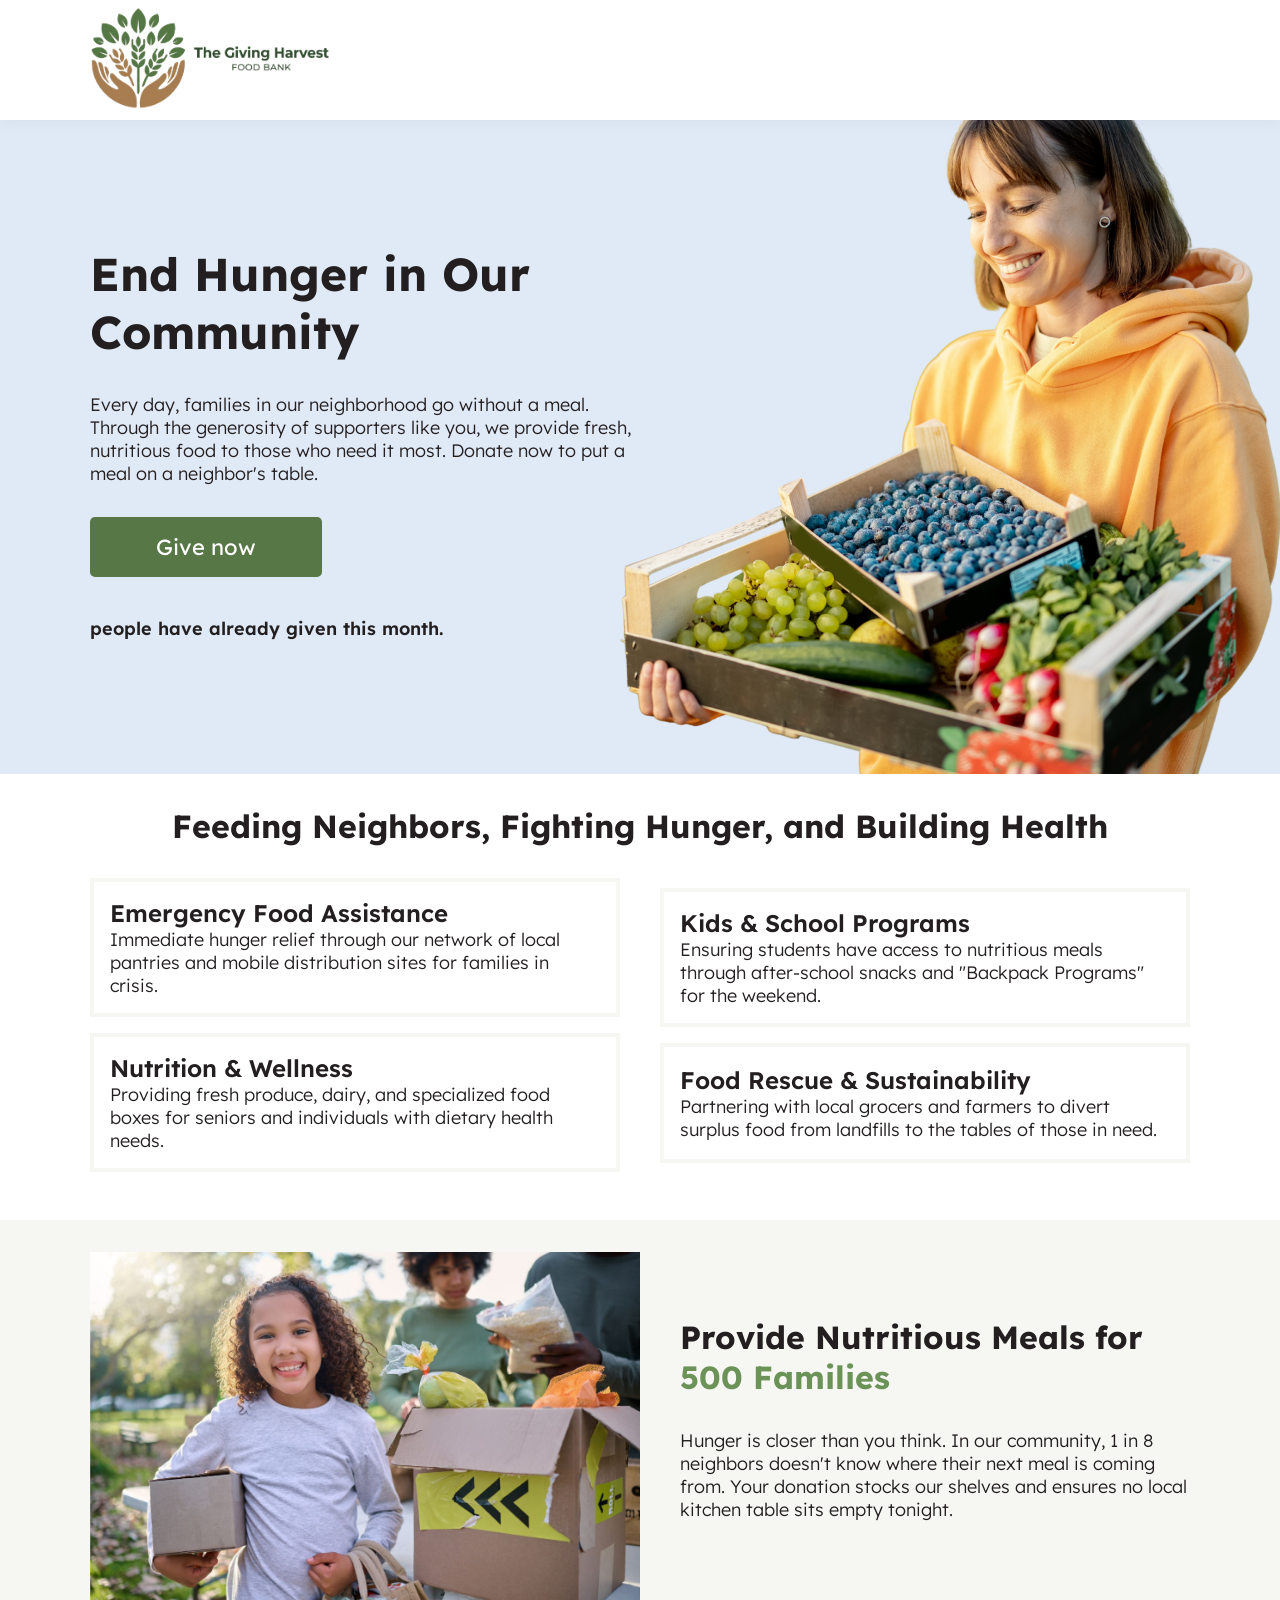
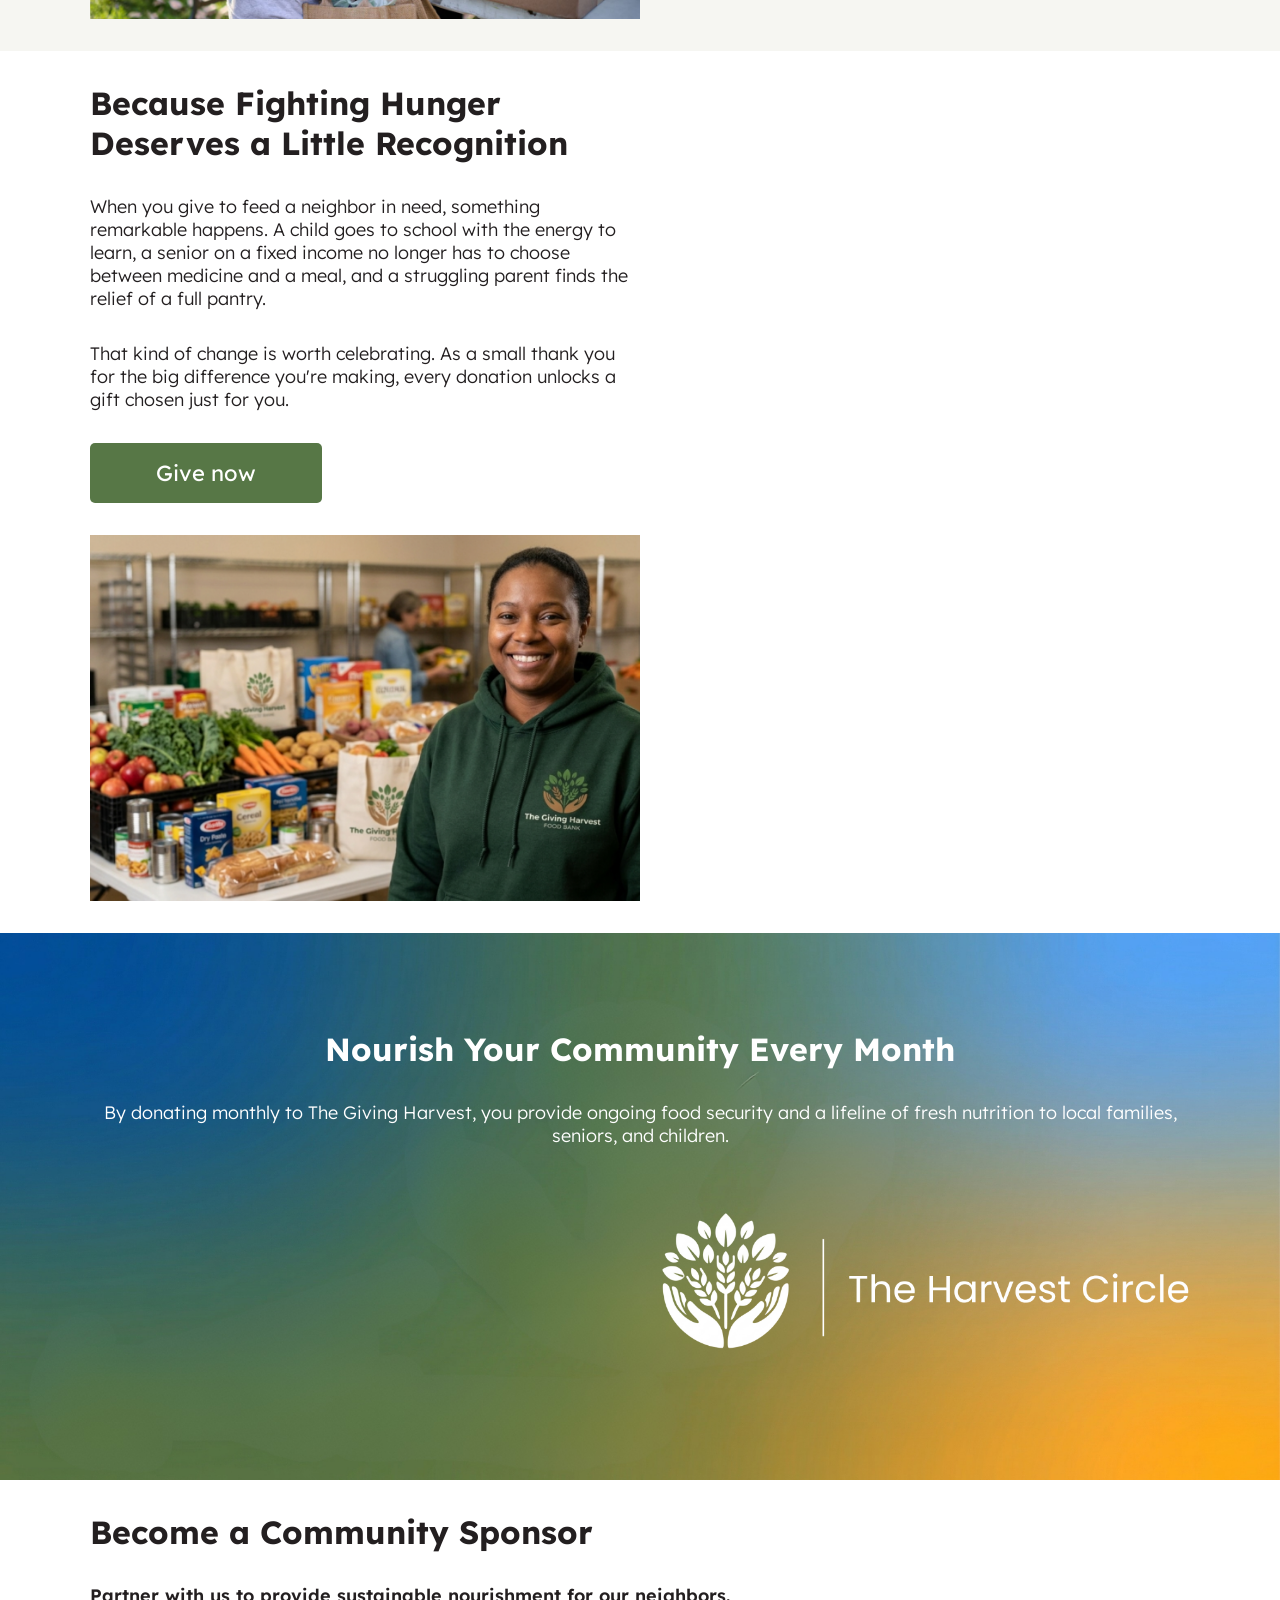
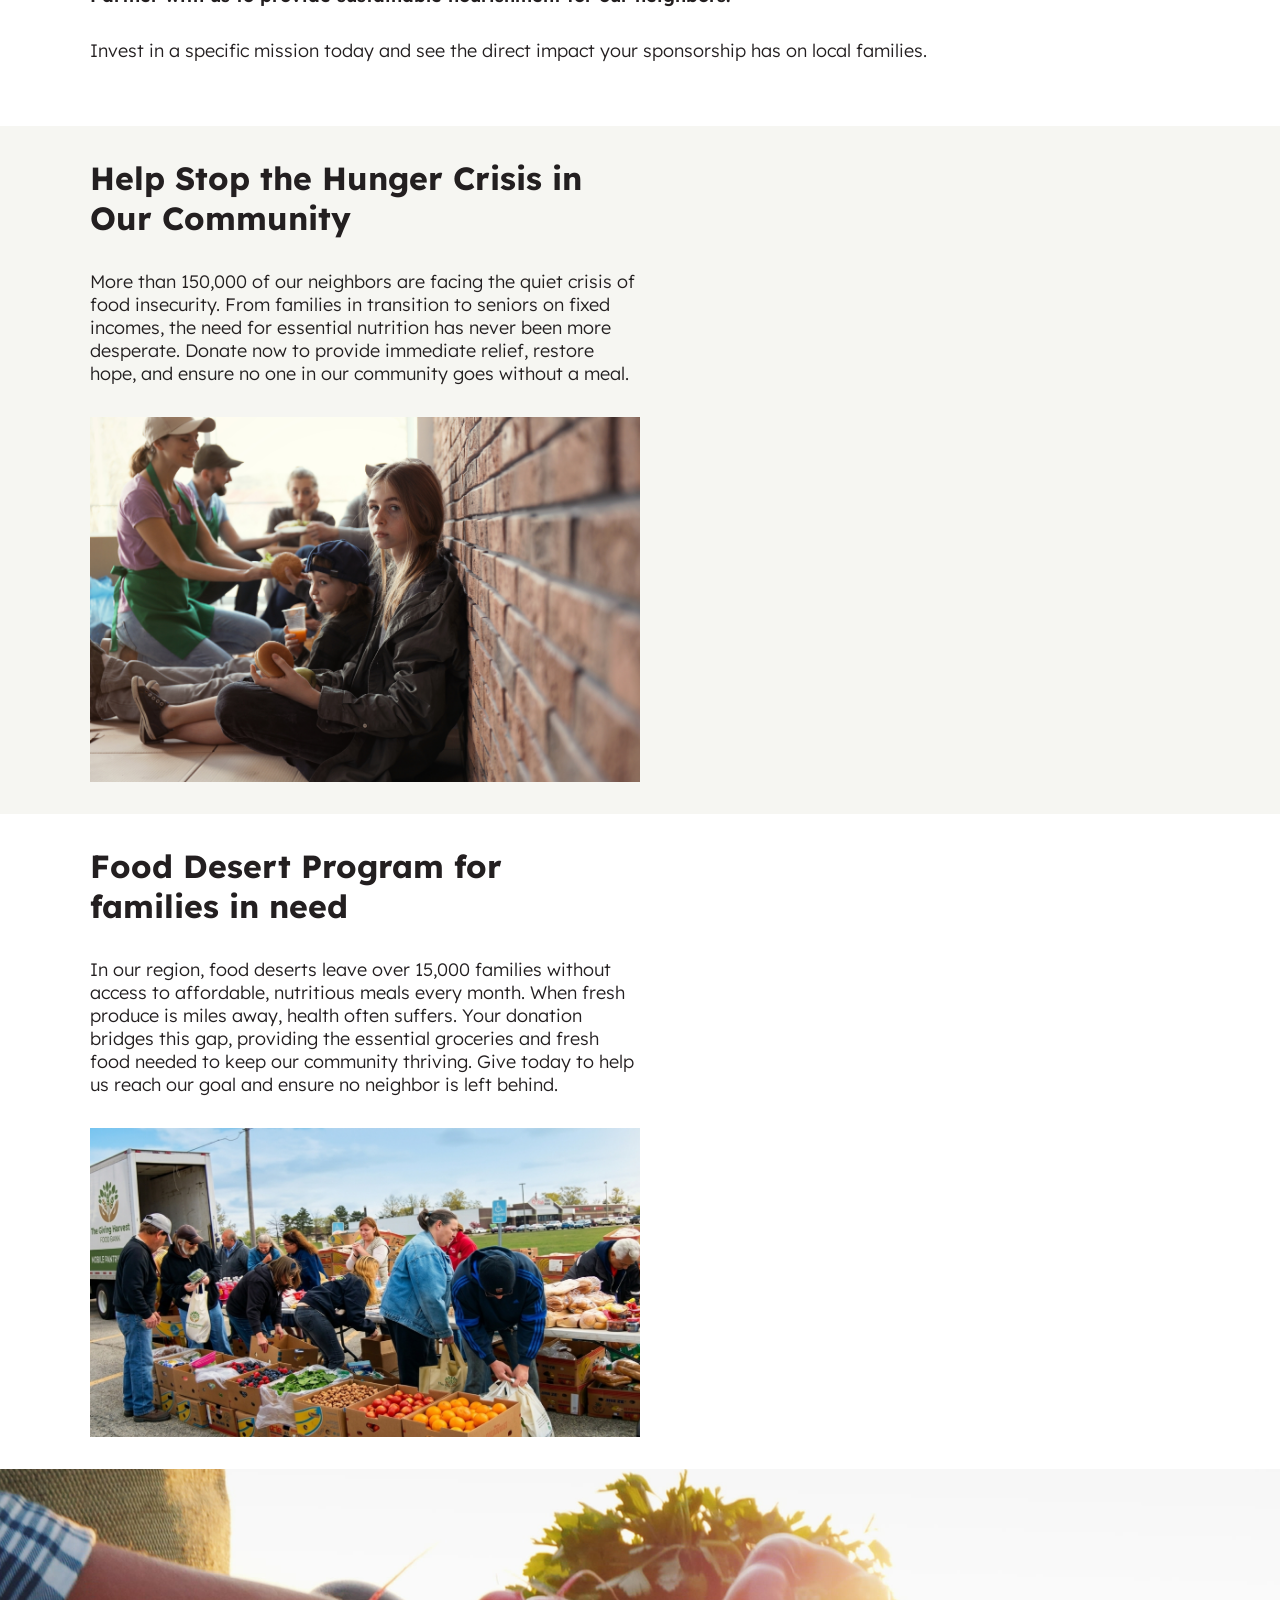
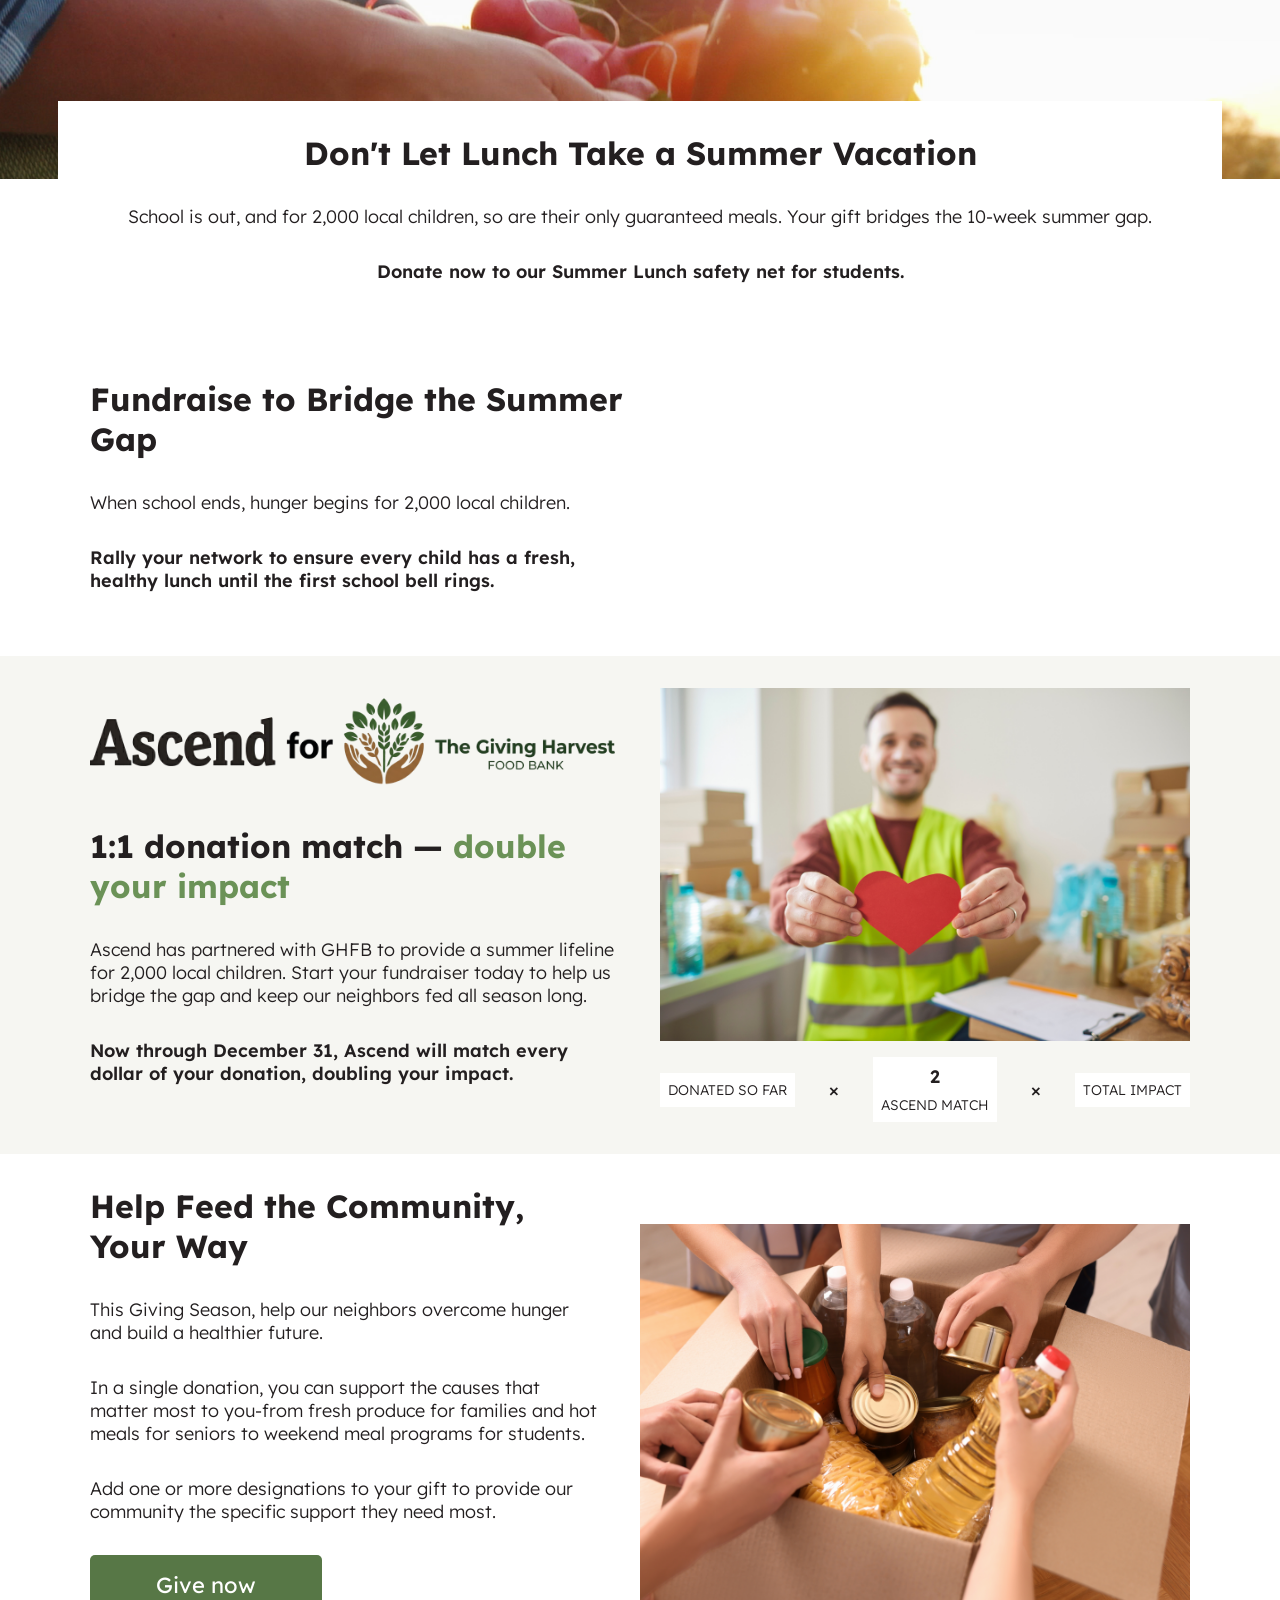
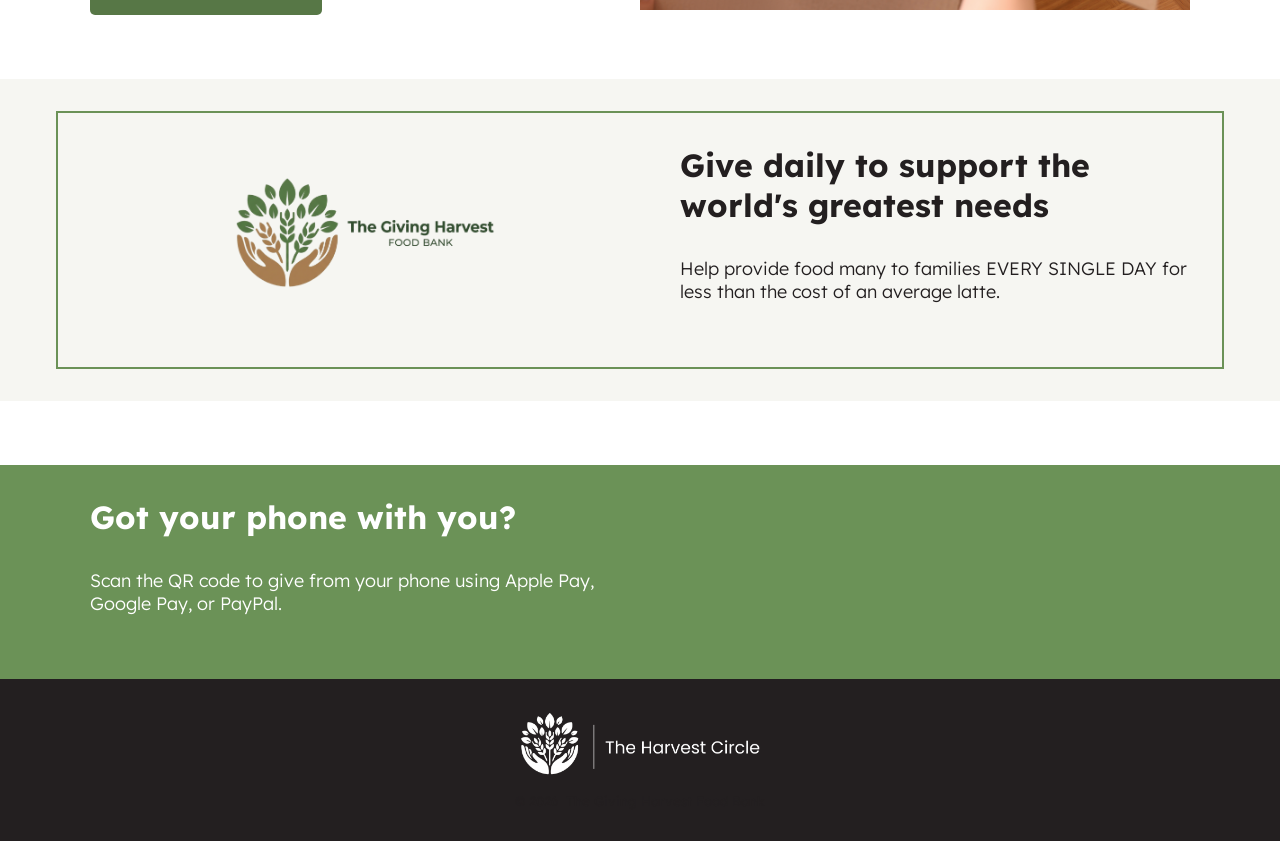
==== index.html @ e557be93 "Updated sponsorship section" ====
<!DOCTYPE html>
<html lang="en">

<head>
    <meta charset="UTF-8">
    <meta name="viewport" content="width=device-width, initial-scale=1.0">
    <link rel="apple-touch-icon" sizes="180x180" href="assets/img/apple-touch-icon.png">
    <link rel="icon" type="image/png" sizes="32x32" href="assets/img/favicon-32x32.png">
    <link rel="icon" type="image/png" sizes="16x16" href="assets/img/favicon-16x16.png">
    <link rel="manifest" href="site.webmanifest">
    <!-- Fundraise Up: the new standard for online giving -->
    <script>
        (function (w, d, s, n, a) {
            if (!w[n]) {
                var l = 'call,catch,on,once,set,then,track,openCheckout'
                    .split(','), i, o = function (n) {
                        return 'function' == typeof n ? o.l.push([arguments]) && o
                            : function () { return o.l.push([n, arguments]) && o }
                    }, t = d.getElementsByTagName(s)[0],
                    j = d.createElement(s); j.async = !0; j.src = 'https://cdn.fundraiseup.com/widget/' + a + '';
                t.parentNode.insertBefore(j, t); o.s = Date.now(); o.v = 5; o.h = w.location.href; o.l = [];
                for (i = 0; i < 8; i++)o[l[i]] = o(l[i]); w[n] = o
            }
        })(window, document, 'script', 'FundraiseUp', 'AQTFVRNB');
        window.fundraiseup_livemode = false;
    </script>
    <link rel="stylesheet" href="assets/css/style.css">
    <!-- End Fundraise Up -->
    <title>The Giving Harvest Food Bank</title>
</head>

<body>
    <header>
        <div class="container">
            <nav>
                <a href="index.html">
                    <img src="assets/img/horizontal-transp-logo.png" alt="The Giving Harvest Food Bank">
                </a>
                <a href="#XUFVJFZD" style="display: none"></a>
            </nav>
        </div>
    </header>
    <main>
        <section id="hero">
            <div class="container">
                <div class="two-columns">
                    <div class="column">
                        <h1>End Hunger in Our Community</h1>
                        <p>Every day, families in our neighborhood go without a meal. Through the generosity of
                            supporters like you, we provide fresh, nutritious food to those who need it most. Donate now
                            to put a meal on a neighbor's table.</p>
                        <div class="two-columns">
                            <div class="column">
                                <a href="https://ghfbportal.donorsupport.co/-/XRCCACLR" class="button"
                                    id="hero-donate">Give now</a>
                            </div>
                        </div>
                        <br>
                        <br>
                        <strong>
                            <a href="#XAMULFLF" style="display: none"></a> people have already given this month.

                        </strong>
                    </div>
                    <div class="column">&nbsp;</div>
                </div>
            </div>
        </section>
        <section id="programs">
            <div class="container">
                <center>
                    <h1>Feeding Neighbors, Fighting Hunger, and Building Health</h1>
                </center>
                <div class="two-columns">
                    <div class="column full">
                        <div class="program-tile">
                            <a href="https://ghfbportal.donorsupport.co/-/XTSKVVMB">
                                <strong>Emergency Food Assistance</strong>
                                <p>Immediate hunger relief through our network of local pantries and mobile distribution
                                    sites for families in crisis.</p>
                            </a>
                        </div>
                        <div class="program-tile">
                            <a href="https://ghfbportal.donorsupport.co/-/XPRWVJPJ">
                                <strong>Nutrition & Wellness</strong>
                                <p>Providing fresh produce, dairy, and specialized food boxes for seniors and
                                    individuals with dietary health needs.</p>
                            </a>
                        </div>
                    </div>
                    <div class="column full">
                        <div class="program-tile">
                            <a href="https://ghfbportal.donorsupport.co/-/XJAGWWEM">
                                <strong>Kids & School Programs</strong>
                                <p>Ensuring students have access to nutritious meals through after-school snacks and
                                    "Backpack Programs" for the weekend.</p>
                            </a>
                        </div>
                        <div class="program-tile">
                            <a href="https://ghfbportal.donorsupport.co/-/XQEDLYYX">
                                <strong>Food Rescue & Sustainability</strong>
                                <p>Partnering with local grocers and farmers to divert surplus food from landfills to
                                    the tables of those in need.</p>
                            </a>
                        </div>
                    </div>
                </div>
            </div>
        </section>
        <section id="featured-program" class="gray-section">
            <div class="container">
                <div class="two-columns">
                    <div class="column">
                        <img src="assets/img/FB Full Plate Feed 500 Families Website Image 2560x1707.png" alt="">
                    </div>
                    <div class="column">
                        <h1>Provide Nutritious Meals for <span>500 Families</span></h1>
                        <p>Hunger is closer than you think. In our community, 1 in 8 neighbors doesn't know where their
                            next meal is coming from. Your donation stocks our shelves and ensures no local kitchen
                            table sits empty tonight.</p>
                        <a href="#XRYKCDGT" style="display: none"></a>
                    </div>
                </div>
            </div>
        </section>
        <section id="premiums">
            <div class="container">
                <div class="two-columns">
                    <div class="column">
                        <h1>Because Fighting Hunger Deserves a Little Recognition</h1>
                        <p>When you give to feed a neighbor in need, something remarkable happens. A child goes to
                            school with the energy to learn, a senior on a fixed income no longer has to choose between
                            medicine and a meal, and a struggling parent finds the relief of a full pantry.</p>
                        <p>That kind of change is worth celebrating. As a small thank you for the big difference you're
                            making, every donation unlocks a gift chosen just for you.</p>
                        <a href="https://ghfbportal.donorsupport.co/page/FUNVDEYBMAF?fundraiseupLivemode=no"
                            class="button">Give now</a>
                        <img src="assets/img/FB Premium Benefit 811x450.png" alt="">
                    </div>
                    <div class="column full end">
                        <a href="#XWMSSSBS" style="display: none"></a>
                    </div>
                </div>
            </div>
        </section>
        <section id="recurring" class="gray-section">
            <div class="container">
                <center>
                    <h1>Nourish Your Community Every Month</h1>
                    <p>By donating monthly to The Giving Harvest, you provide ongoing food security and a lifeline of
                        fresh nutrition to local families, seniors, and children.</p>
                    <div class="two-columns">
                        <div class="column full end">
                            <a href="#XMPSTBTN" style="display: none"></a>
                        </div>
                        <div class="column full">
                            <img src="assets/img/tghfb.white.png" alt="">
                        </div>
                    </div>
                </center>
            </div>
            </div>
        </section>
        <section id="sponsorship">
            <div class="container">
                <h1>Become a Community Sponsor</h1>
                <p><strong>
                        Partner with us to provide sustainable nourishment for our neighbors.
                    </strong> </p>
                <p>Invest in a specific mission today and see the direct impact your sponsorship has on local families.</p>
                <div class="list">
                    <div class="sponsor-item">
                        <a href="#XMBUSUKU" style="display: none"></a>
                    </div>
                    <div class="sponsor-item">
                        <a href="#XEUZXYFE" style="display: none"></a>
                    </div>
                    <div class="sponsor-item">
                        <a href="#XULTUXSB" style="display: none"></a>
                    </div>
                </div>
            </div>
        </section>
        <section id="displaced" class="gray-section">
            <div class="container">
                <div class="two-columns">
                    <div class="column">
                        <h1>Help Stop the Hunger Crisis in Our Community</h1>
                        <p>More than 150,000 of our neighbors are facing the quiet crisis of food insecurity. From
                            families in transition to seniors on fixed incomes, the need for essential nutrition has
                            never been more desperate. Donate now to provide immediate relief, restore hope, and ensure
                            no one in our community goes without a meal.</p>
                        <img src="assets/img/Hunger Crisis Image - 1200x795.png" alt="">
                        <a href="#XSYHSCQB" style="display: none"></a>
                    </div>
                    <div class="column full end">
                        <a href="#XBMGAETP" style="display: none"></a>
                    </div>
                </div>

            </div>
        </section>
        <section id="illuminate">
            <div class="container">
                <div class="two-columns">
                    <div class="column">
                        <h1>Food Desert Program for families in need</h1>

                        <p>In our region, food deserts leave over 15,000 families without access to affordable,
                            nutritious meals every month. When fresh produce is miles away, health often suffers. Your
                            donation bridges this gap, providing the essential groceries and fresh food needed to keep
                            our community thriving. Give today to help us reach our goal and ensure no neighbor is left
                            behind.</p>
                        <img src="assets/img/FB Food Desert Image.png" alt="">
                    </div>
                    <div class="column end">
                        <a href="#XGRYRNTQ" style="display: none"></a>
                    </div>
                </div>
            </div>
        </section>
        <section id="earthquake" class="gray-section">
            <div class="container">
                <center>
                    <h1>Don't Let Lunch Take a Summer Vacation</h1>
                    <p>School is out, and for 2,000 local children, so are their only guaranteed meals. Your gift
                        bridges the 10-week summer gap.</p>
                    <p><strong>Donate now to our Summer Lunch safety net for students.</strong>
                    </p>
                    <a href="#XZSVAFSX" style="display: none"></a>
                </center>
            </div>
        </section>
        <section id="fundraiser">
            <div class="container">
                <div class="two-columns">
                    <div class="column">
                        <h1>Fundraise to Bridge the Summer Gap</h1>
                        <p>When school ends, hunger begins for 2,000 local children.</p>
                        <p><strong>Rally your network to ensure every child has a fresh, healthy lunch until the first
                                school bell rings.</strong></p>
                        <a href="#XYJNBYRU" style="display: none"></a>
                    </div>
                    <div class="column">
                        <a href="#XYWXKAFR" style="display: none"></a>
                    </div>
                </div>
            </div>
        </section>
        <section id="match" class="gray-section">
            <div class="container">
                <div class="two-columns">
                    <div class="column full">
                        <img src="assets/img/Ascend for Food Bank Logo.png" alt="">
                        <br>
                        <br>
                        <h1>1:1 donation match &mdash; <span>double your impact</span></h1>
                        <p>Ascend has partnered with GHFB to provide a summer lifeline for 2,000 local children. Start
                            your fundraiser today to help us bridge the gap and keep our neighbors fed all season long.
                        </p>
                        <p>
                            <strong>
                                Now through December 31, Ascend will match every dollar of your donation, doubling your
                                impact.
                            </strong>
                        </p>
                        <a href="#XGTFJAZA" style="display: none"></a>
                    </div>
                    <div class="column full">
                        <img src="assets/img/FB Acend Matching Program 1200x800.png" alt="">
                        <div class="matching-stats">
                            <div class="stat"><a href="#XTBYRCVM" style="display: none"></a><small>DONATED SO
                                    FAR</small></div> &times; <div class="stat"><span>2</span><small>ASCEND
                                    MATCH</small> </div> &times; <div class="stat"><a href="#XHMJQWJA"
                                    style="display: none"></a> <small>TOTAL IMPACT</small> </div>
                        </div>
                    </div>
                </div>
            </div>
        </section>
        <section id="multi-designation">
            <div class="container">
                <div class="two-columns">
                    <div class="column">
                        <h1>Help Feed the Community, Your Way</h1>
                        <p>This Giving Season, help our neighbors overcome hunger and build a healthier future.</p>
                        <p>In a single donation, you can support the causes that matter most to you-from fresh produce for families and hot meals for seniors to weekend meal programs for students.</p>
                        <p>Add one or more designations to your gift to provide our community the specific support they need most.</p>
                        <a href="https://ghfbportal.donorsupport.co/page/FUNDSBAWUBN?fundraiseupLivemode=no"
                            class="button">Give now</a>
                    </div>
                    <div class="column">
                        <img src="assets/img/FB Giving Season Multi-Designation 2464x1728.png">
                    </div>
                </div>
            </div>
        </section>
        <section id="crypto" class="gray-section">
            <div class="container">
                <div class="two-columns">
                    <div class="column crypto">                        
                        <img src="assets/img/horizontal-transp-logo.png"> 
                    </div>
                    <div class="column">
                        <h1>Give daily to support the world's greatest needs</h1>
                        <p>Help provide food many to families EVERY SINGLE DAY for less than the cost of an average latte.</p>
                        <a href="#XGSQCJZG" style="display: none"></a>
                    </div>
                </div>
            </div>
        </section>
        <section id="giving-cart">
            <a href="#FUNTEWAUAVE" style="display: none"></a>
        </section>
        <section id="qr">
            <div class="container">
                <div class="two-columns">
                    <div class="column">
                        <h1>Got your phone with you?</h1>
                        <p>Scan the QR code to give from your phone using Apple Pay, Google Pay, or
                            PayPal.</p>
                    </div>
                    <div class="column">
                        <a href="#XJLVRFRM" style="display: none"></a>
                    </div>
                </div>
            </div>
        </section>
    </main>
    <footer>
        <img src="assets/img/tghfb.white.png" alt="The Giving Harvest Food Bank">
        <small>&copy; <span id="year"></span>&nbsp; The Giving Harvest Food Bank</small>
    </footer>
    <script src="assets/js/script.js"></script>
</body>

</html>
---- assets/css/style.css ----
@import url('https://fonts.googleapis.com/css2?family=Lexend:wght@100..900&display=swap');

:root {
    --main: #577746;
    --light: #6b9257;
}

* {
    font-family: "Lexend", sans-serif;
    color: #231f20;
}

img {
    max-width: 100%;
}

body {
    margin: 0;
    min-height: 100vh;
}

header {
    box-shadow: rgba(154, 161, 177, 0.1) 0px 5px 10px;
    width: 100%;
    background-color: #fff;
    position: fixed;
}

nav {
    display: flex;
    height: 120px;
    justify-content: space-between;
    align-items: center;
}

nav img {
    max-width: 240px;
}

main {
    padding-top: 110px;
}

h1 {
    font-size: 32px;
    margin: 0;
    margin-bottom: 2rem;
}

h1 span {
    color: var(--light);
}

p {
    font-size: 18px;
    font-weight: 300;
    margin: 0;
    margin-bottom: 2rem;
}

strong {
    font-size: 18px;
    font-weight: 600;
}

.container {
    max-width: 1100px;
    margin: 0 auto;
}

section {
    padding: 2rem;
}

.gray-section {
    background: linear-gradient(rgba(246, 246, 242, 1), rgba(246, 246, 242, 1));
}

.button {
    background-color: var(--main);
    color: #fff;
    min-width: 200px;
    text-align: center;
    text-decoration: none;
    padding: 1rem;
    margin-bottom: 2rem;
    font-size: 22px;
    border-radius: 5px;
}

.button:hover {
    background-color: var(--light);
}

.two-columns {
    display: flex;
    flex-direction: row;
    justify-content: space-between;
    gap: 2.5rem;
}

.column {
    display: flex;
    flex-direction: column;
    justify-content: center;
    align-items: start;
    max-width: 50%;
}

.column.full {
    width: 100%;
}

.column.end {
    align-items: end;
}

#hero {
    background: url(../img/FB\ Hero\ Image\ Banner\ 2560\ ×\ 1463.png);
    background-repeat: no-repeat;
    background-size: cover;
    min-height: 600px;
    background-position-y: top;
    background-position-x: left;
    display: flex;
    flex-direction: column;
    justify-content: center;
    align-items: start;
}

#hero h1 {
    font-size: 46px;
}

#hero-donate {
    margin-bottom: 0;
}

/* Programs */
.program-tile {
    border: 4px solid #f6f6f2;
    width: 100%;
    display: flex;
    flex-direction: column;
    justify-content: center;
    align-items: start;
    margin-bottom: 1rem;
    min-height: 120px;
    padding: 1rem;
    box-sizing: border-box;
}

.program-tile:hover {
    border-color: var(--light);
}

.program-tile a {
    text-decoration: none;
}

.program-tile a strong {
    font-size: 24px;
}

.program-tile a p {
    margin: 0;
}

#recurring {
    background: url(../img/monthly-bg.png);
    background-repeat: no-repeat;
    background-size: cover;
    background-position: center;
}

#recurring .container {
    padding: 4rem 0;
}

#recurring h1,
#recurring p {
    color: #fff;
}

#recurring img {
    margin: 30px 0;
}

/* Sponsor */
.list {
    display: flex;
    flex-direction: row;
    justify-content: space-between;
    align-items: start;
}

/* Earthquake */
#earthquake {
    background-image: url(../img/FB\ Summer\ Lunch\ Program\ Banner\ Image\ 2560x1704\ -\ replace\ earthquake\ image.png) !important;
    background-size: cover;
    background-repeat: no-repeat;
    background-position-x: center;
    background-position-y: top;
}

#earthquake .container {
    background-color: #fff;
    padding: 2rem;
    position: relative;
    top: 200px;
}

/* Fundraiser */
#fundraiser {
    padding-top: 200px;
}

/*  Matching  */
.matching-stats {
    margin-top: 1rem;
    width: 100%;
    display: flex;
    flex-direction: row;
    flex-wrap: nowrap;
    justify-content: space-between;
    align-items: center;
    font-size: 20px;
}

.stat {
    background-color: #ffffff;
    display: flex;
    flex-direction: column;
    justify-content: center;
    align-items: center;
    padding: 0.5rem;
    text-align: center;
    font-weight: 600;
    font-size: 18px;
    gap: 0.5rem;
}

.matching-stats small {
    font-weight: 300;
    font-size: 14px;
}

/* Crypto */
#crypto .container {
    padding: 2rem;
    border: 2px solid var(--light);
}


.crypto {
    display: flex;
    flex-direction: column;
    justify-content: center;
    align-items: center;
    width: 100%;
}

.crypto img {
    max-width: 260px;
    margin: 0 auto;
    margin-bottom: 1rem;
}

.crypto strong {
    font-size: 22px;
}

#qr {
    background-color: var(--light);
}

#qr h1,
#qr p {
    color: #fff;
}

footer {
    padding: 2rem;
    display: flex;
    flex-direction: column;
    justify-content: center;
    align-items: center;
    background-image: linear-gradient(rgba(35, 31, 32, 1), rgba(35, 31, 32, 1)) !important;
    background-position: left top !important;
    background-size: auto !important;
    background-repeat: no-repeat !important;

}

footer img {
    max-width: 240px;
    margin-bottom: 1rem;
}

@media(max-width:767px) {
    #hero {
        background-position: left center
    }

    section {
        padding: 2rem 1rem;
    }

    .two-columns {
        flex-direction: column;
    }

    .list {
        flex-direction: column;
    }

    .column {
        width: 100%;
        max-width: 100%;
    }
}
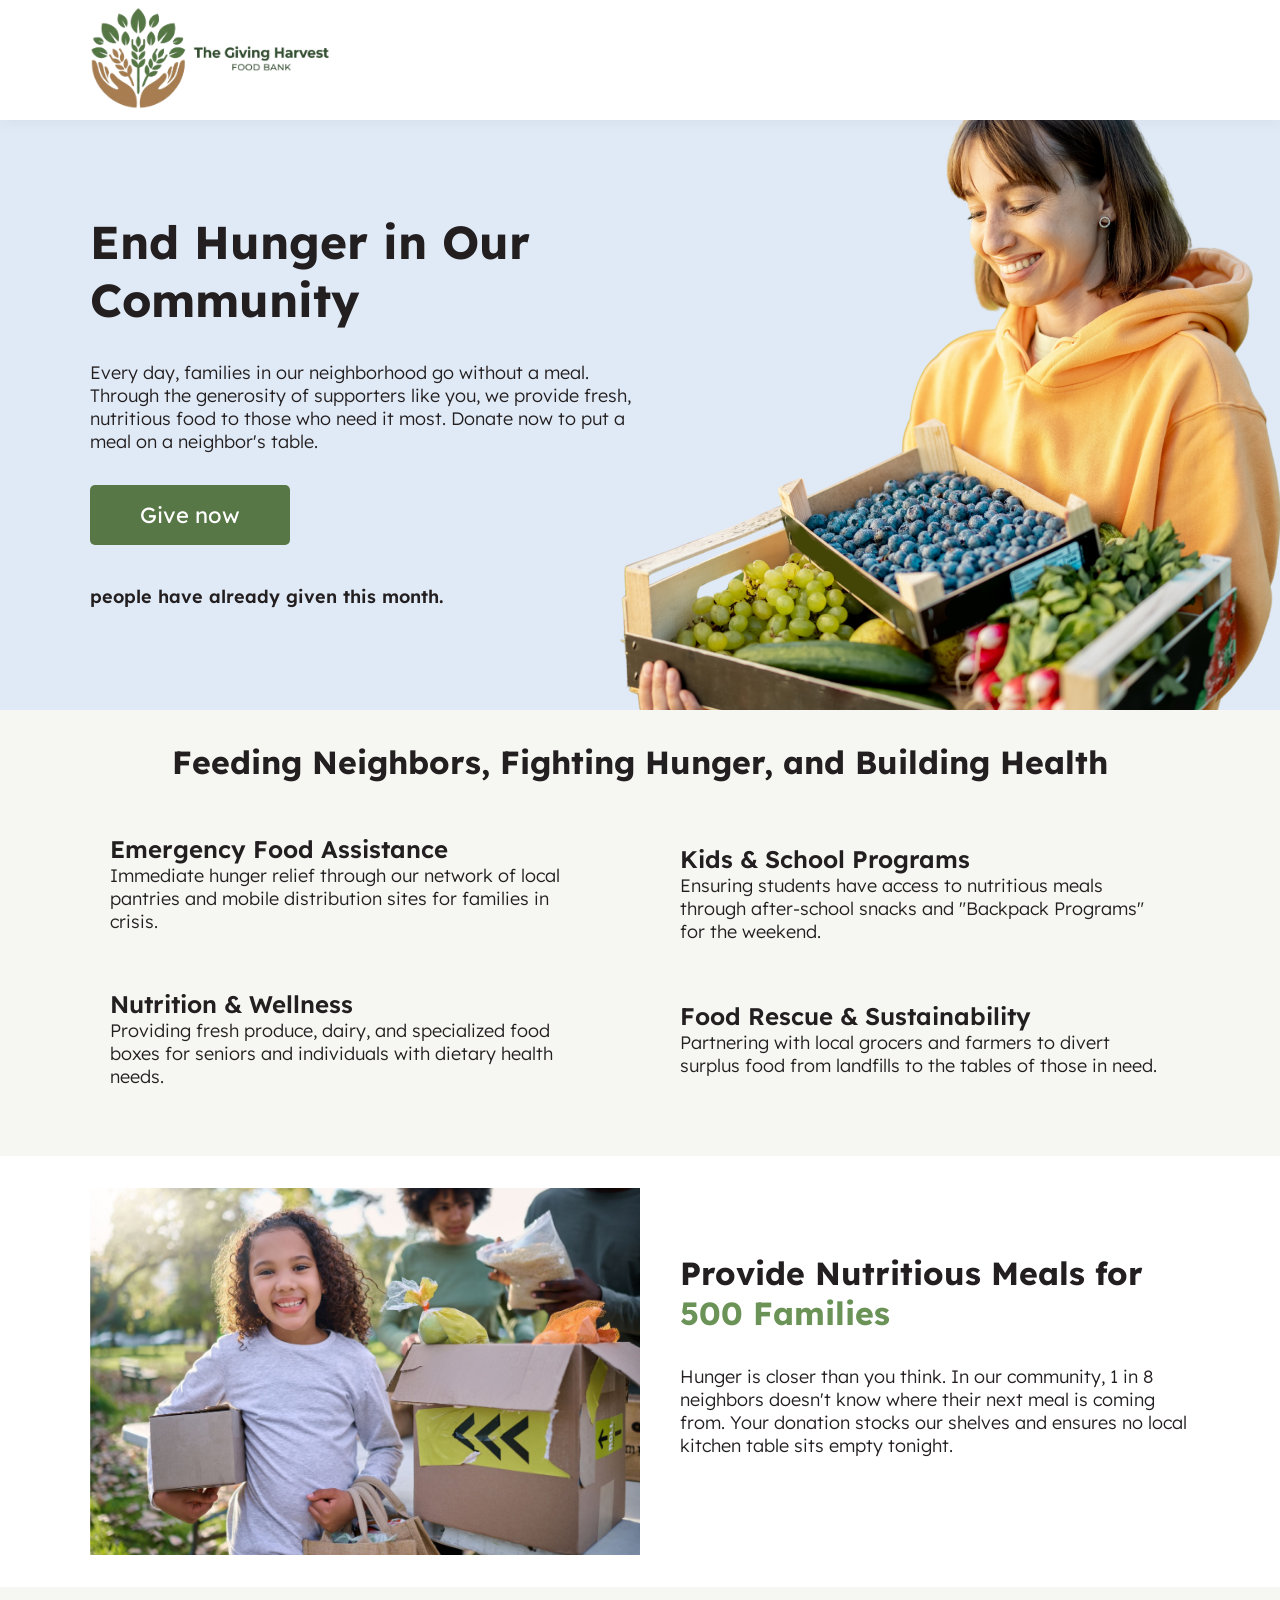
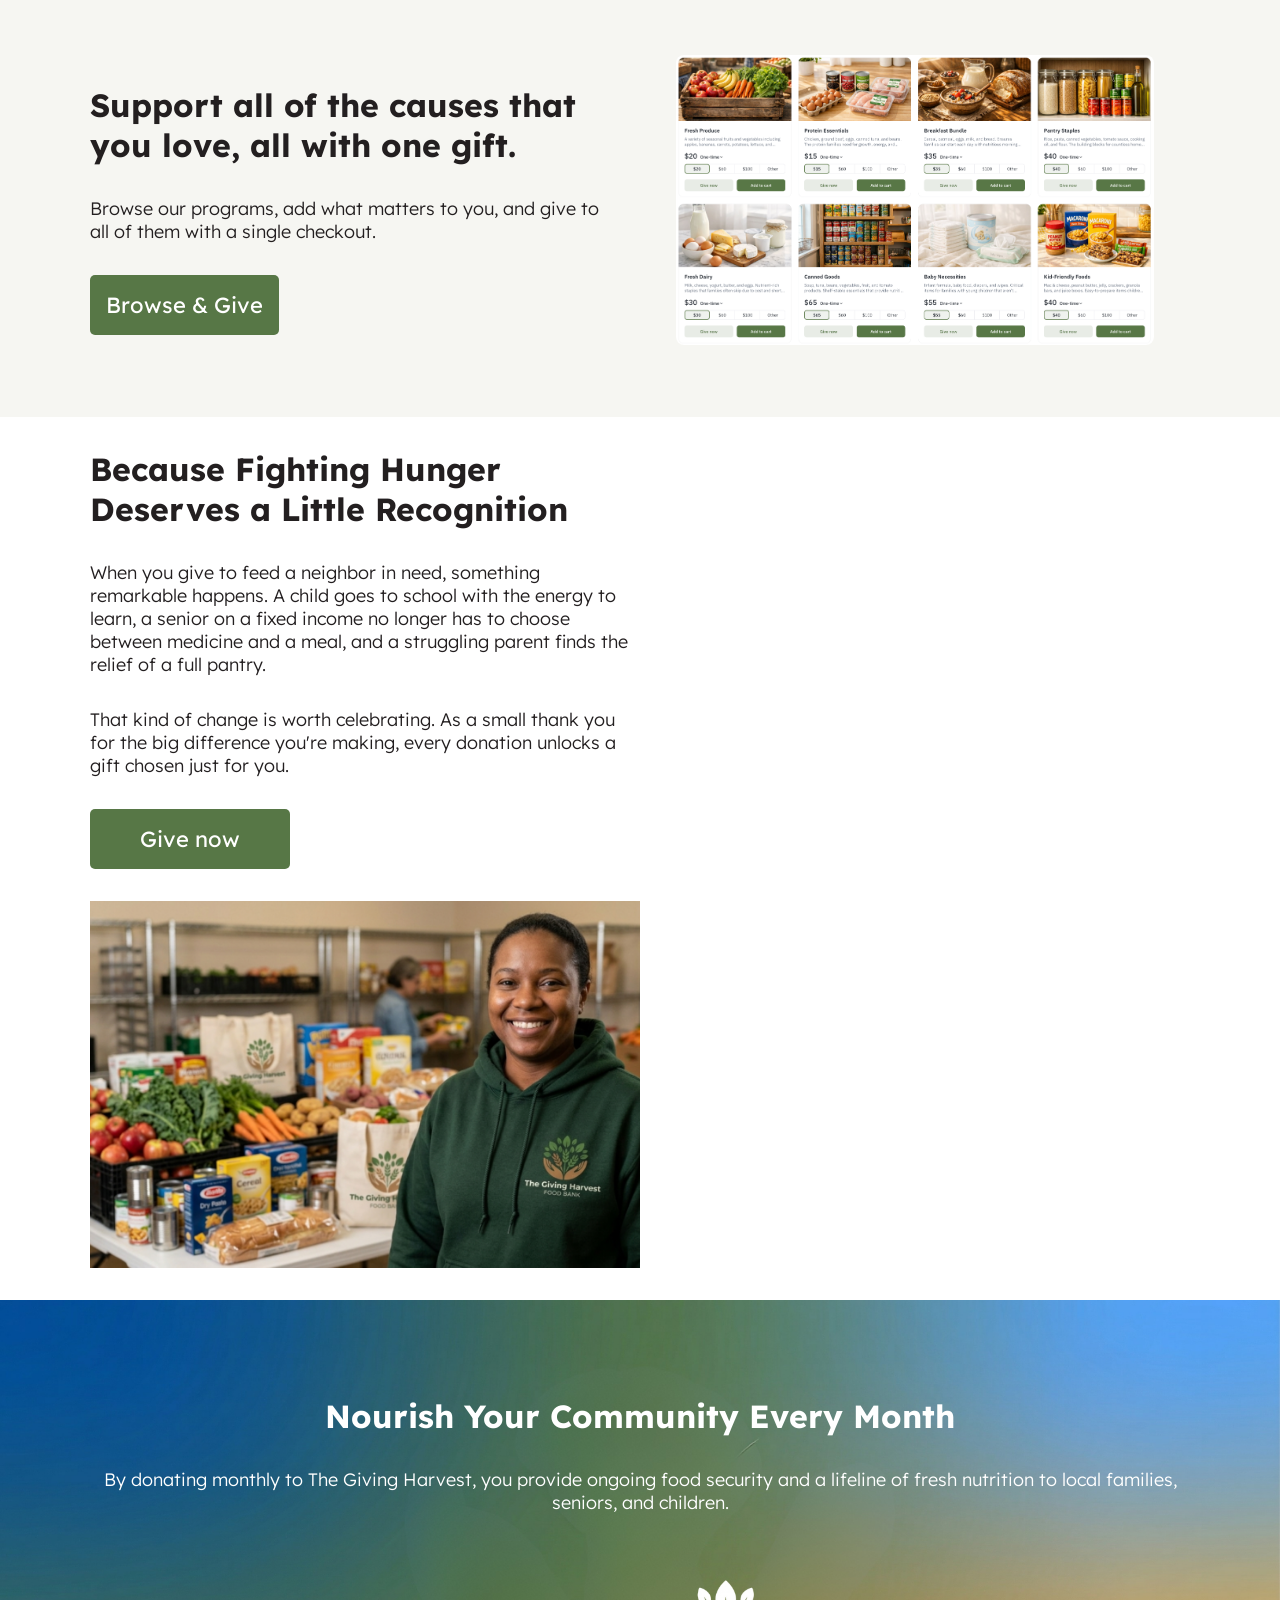
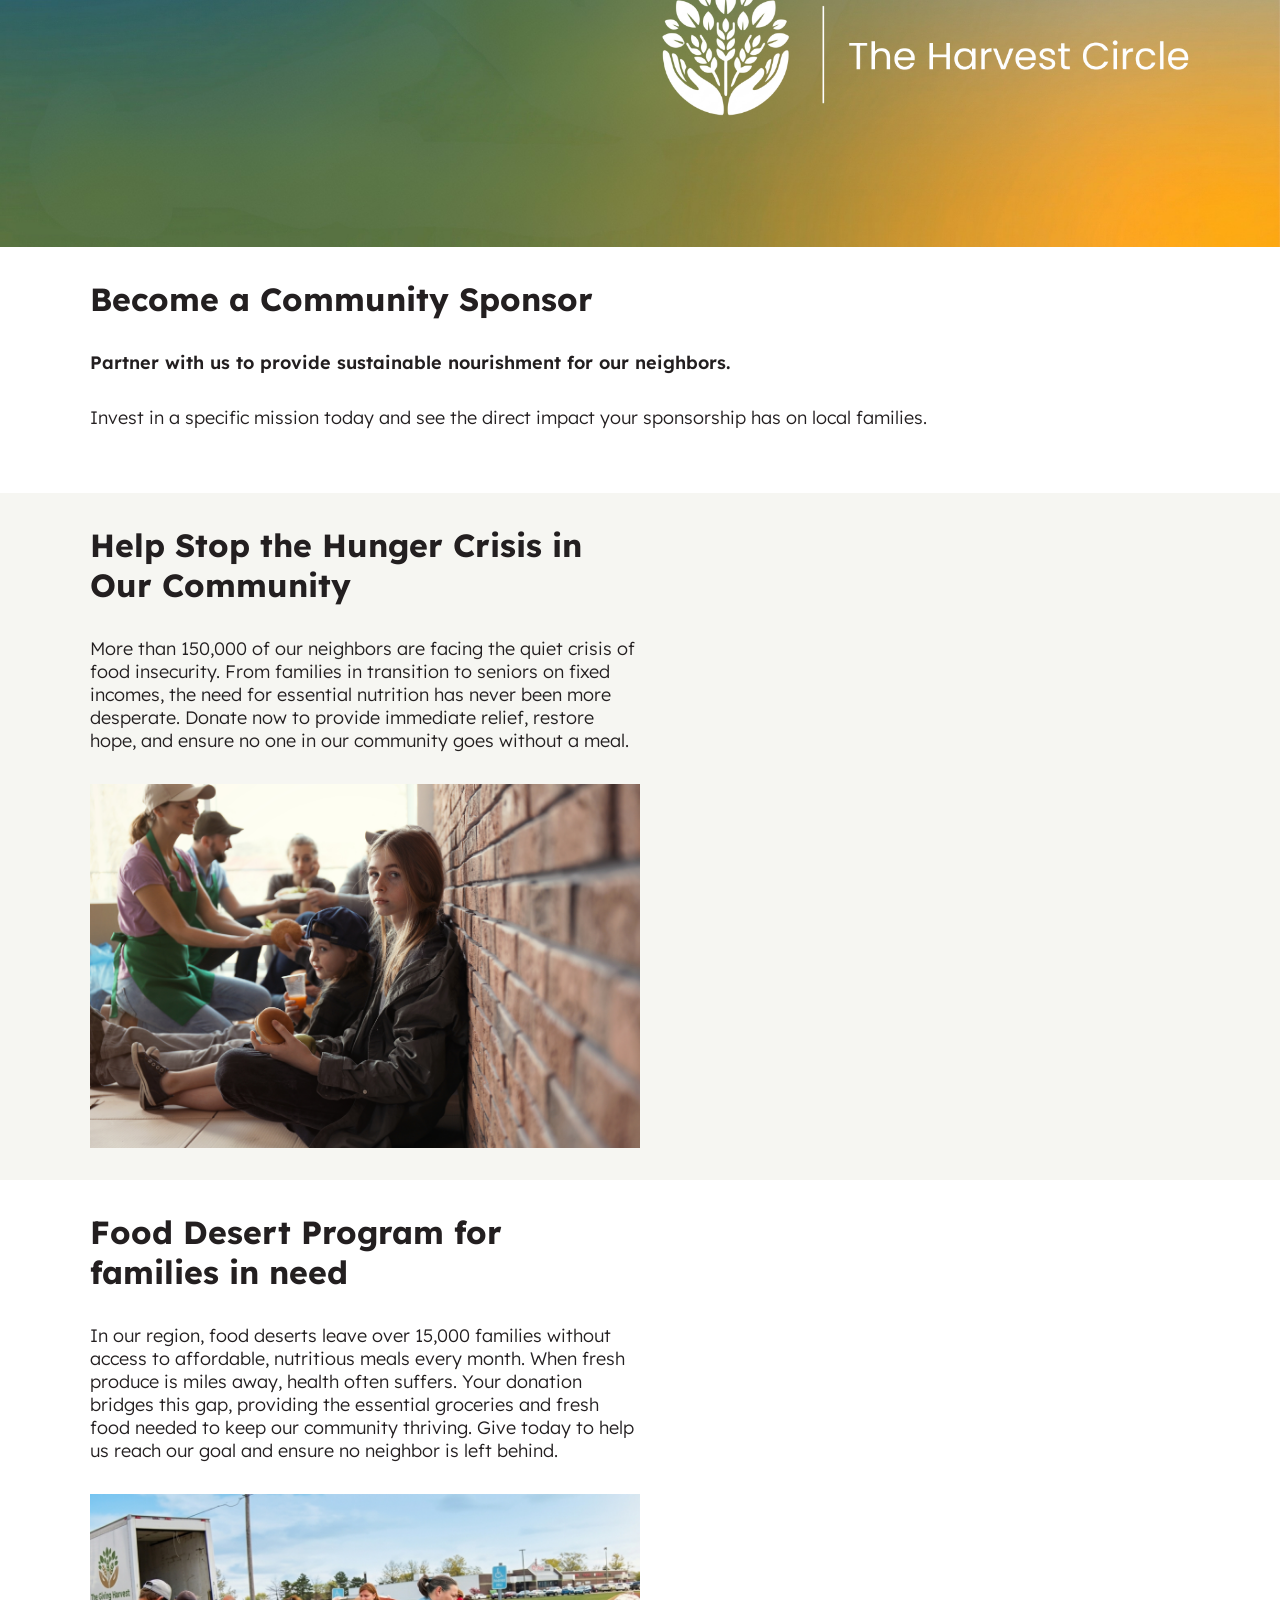
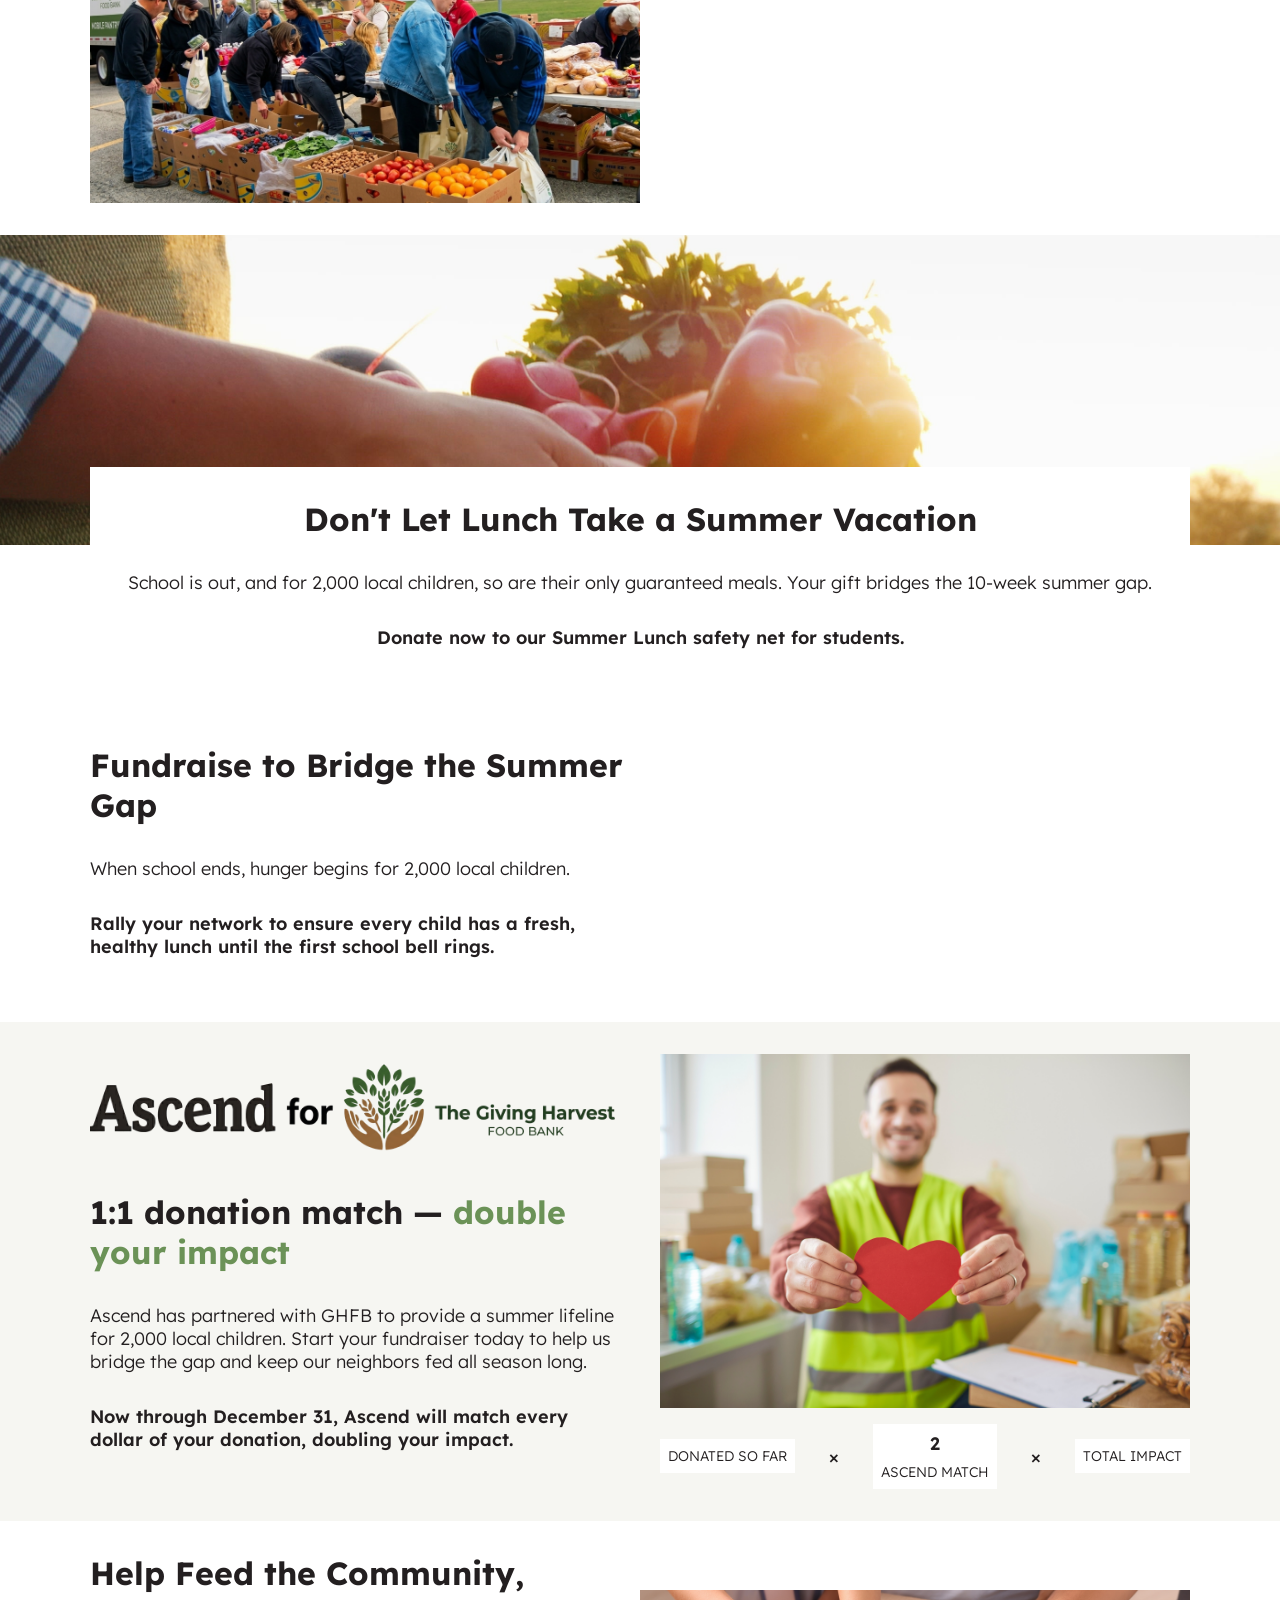
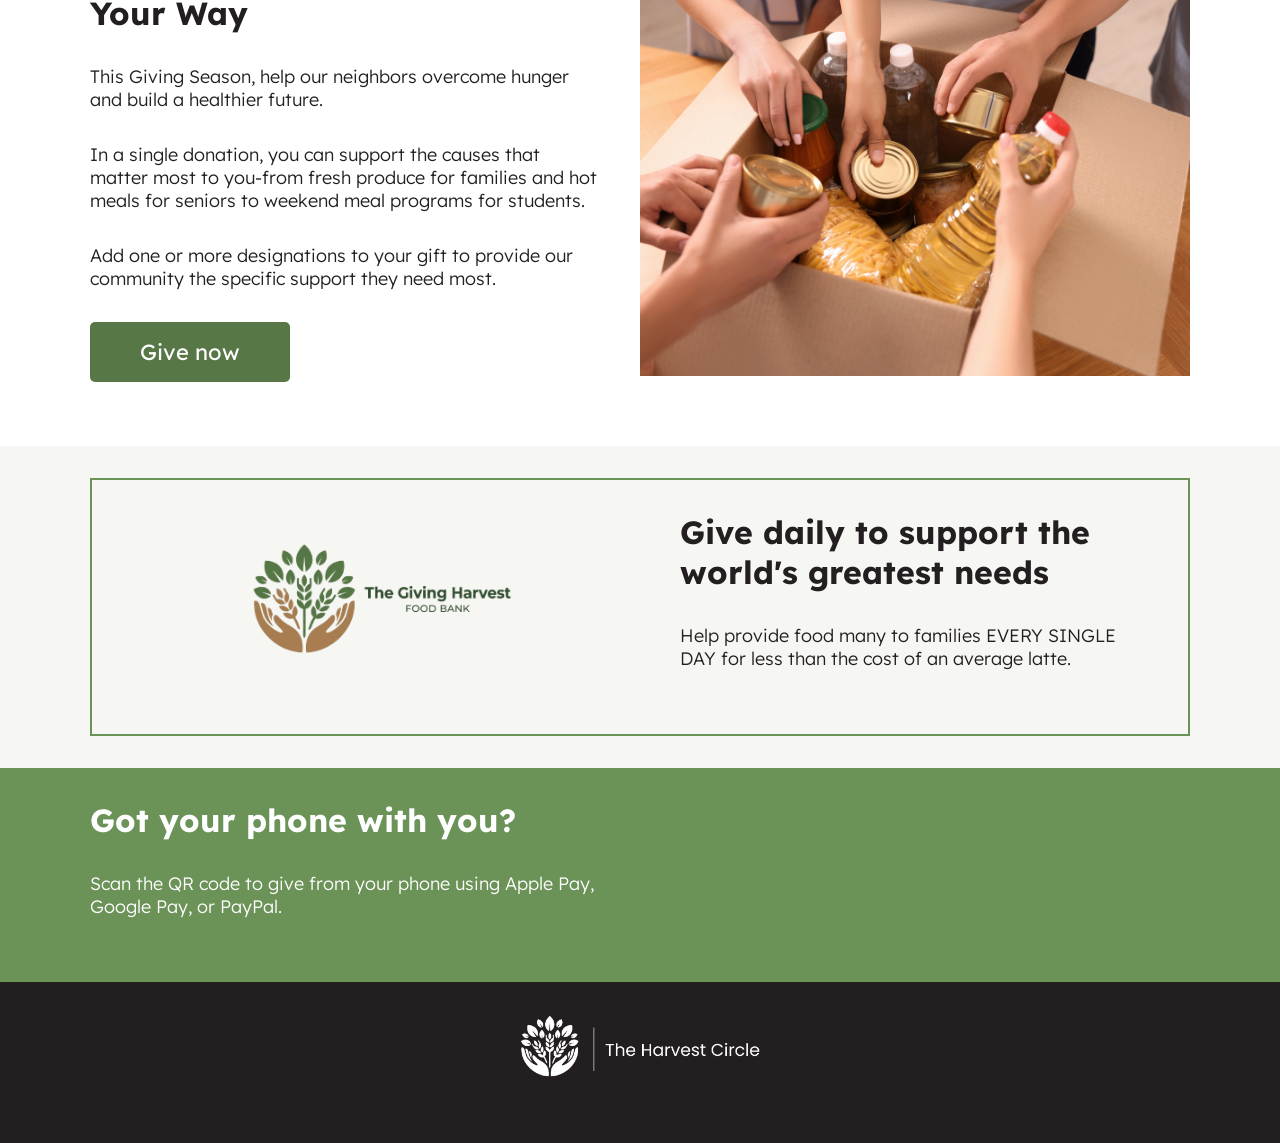
==== commit ebf748bf: "added new gift cart" ====
--- a/index.html
+++ b/index.html
@@ -66,7 +66,7 @@
                 </div>
             </div>
         </section>
-        <section id="programs">
+        <section id="programs" class="gray-section">
             <div class="container">
                 <center>
                     <h1>Feeding Neighbors, Fighting Hunger, and Building Health</h1>
@@ -107,7 +107,7 @@
                 </div>
             </div>
         </section>
-        <section id="featured-program" class="gray-section">
+        <section id="featured-program">
             <div class="container">
                 <div class="two-columns">
                     <div class="column">
@@ -123,6 +123,25 @@
                 </div>
             </div>
         </section>
+        <section id="gift-cart" class="gray-section">
+            <div class="container">
+                <div class="two-columns">
+                    <div class="column">
+                        <h1>Support all of the causes that you love, all with one gift.</h1>
+                        <p>Browse our programs, add what matters to you, and give to all of them with a single checkout.</p>
+                        <div style="text-align: center; margin-top: 1rem;">
+                            <a href="giftcart.html" class="button">Browse &amp; Give</a>
+                        </div>
+                    </div>
+                    <div class="column" style="align-items: center; padding: 2rem;">
+                        <a href="giftcart.html">
+                            <img src="assets/img/gift_cart_img.png" alt="Gift Cart" style="max-width: 100%; padding: 0.25rem; box-sizing: border-box; border-radius: 12px;">
+                        </a>
+                    </div>
+                </div>
+            </div>
+        </section>
+
         <section id="premiums">
             <div class="container">
                 <div class="two-columns">
@@ -309,9 +328,7 @@
                 </div>
             </div>
         </section>
-        <section id="giving-cart">
-            <a href="#FUNTEWAUAVE" style="display: none"></a>
-        </section>
+        
         <section id="qr">
             <div class="container">
                 <div class="two-columns">
--- a/assets/css/style.css
+++ b/assets/css/style.css
@@ -8,6 +8,7 @@
 * {
     font-family: "Lexend", sans-serif;
     color: #231f20;
+    box-sizing: border-box;
 }
 
 img {
@@ -298,6 +299,18 @@
 }
 
 @media(max-width:767px) {
+    nav {
+        flex-direction: column;
+        height: unset;
+        padding: 10px;
+        gap: 0.5rem;
+        justify-content: space-evenly;
+    }
+
+    nav img {
+        max-width: 180px;
+    }
+
     #hero {
         background-position: left center
     }
@@ -318,4 +331,16 @@
         width: 100%;
         max-width: 100%;
     }
+
+    .matching-stats {
+        flex-direction: column;
+    }
+
+    .stat {
+        width: 100%;
+    }
+
+    #crypto .container {
+        padding: 0.75rem;
+    }
 }
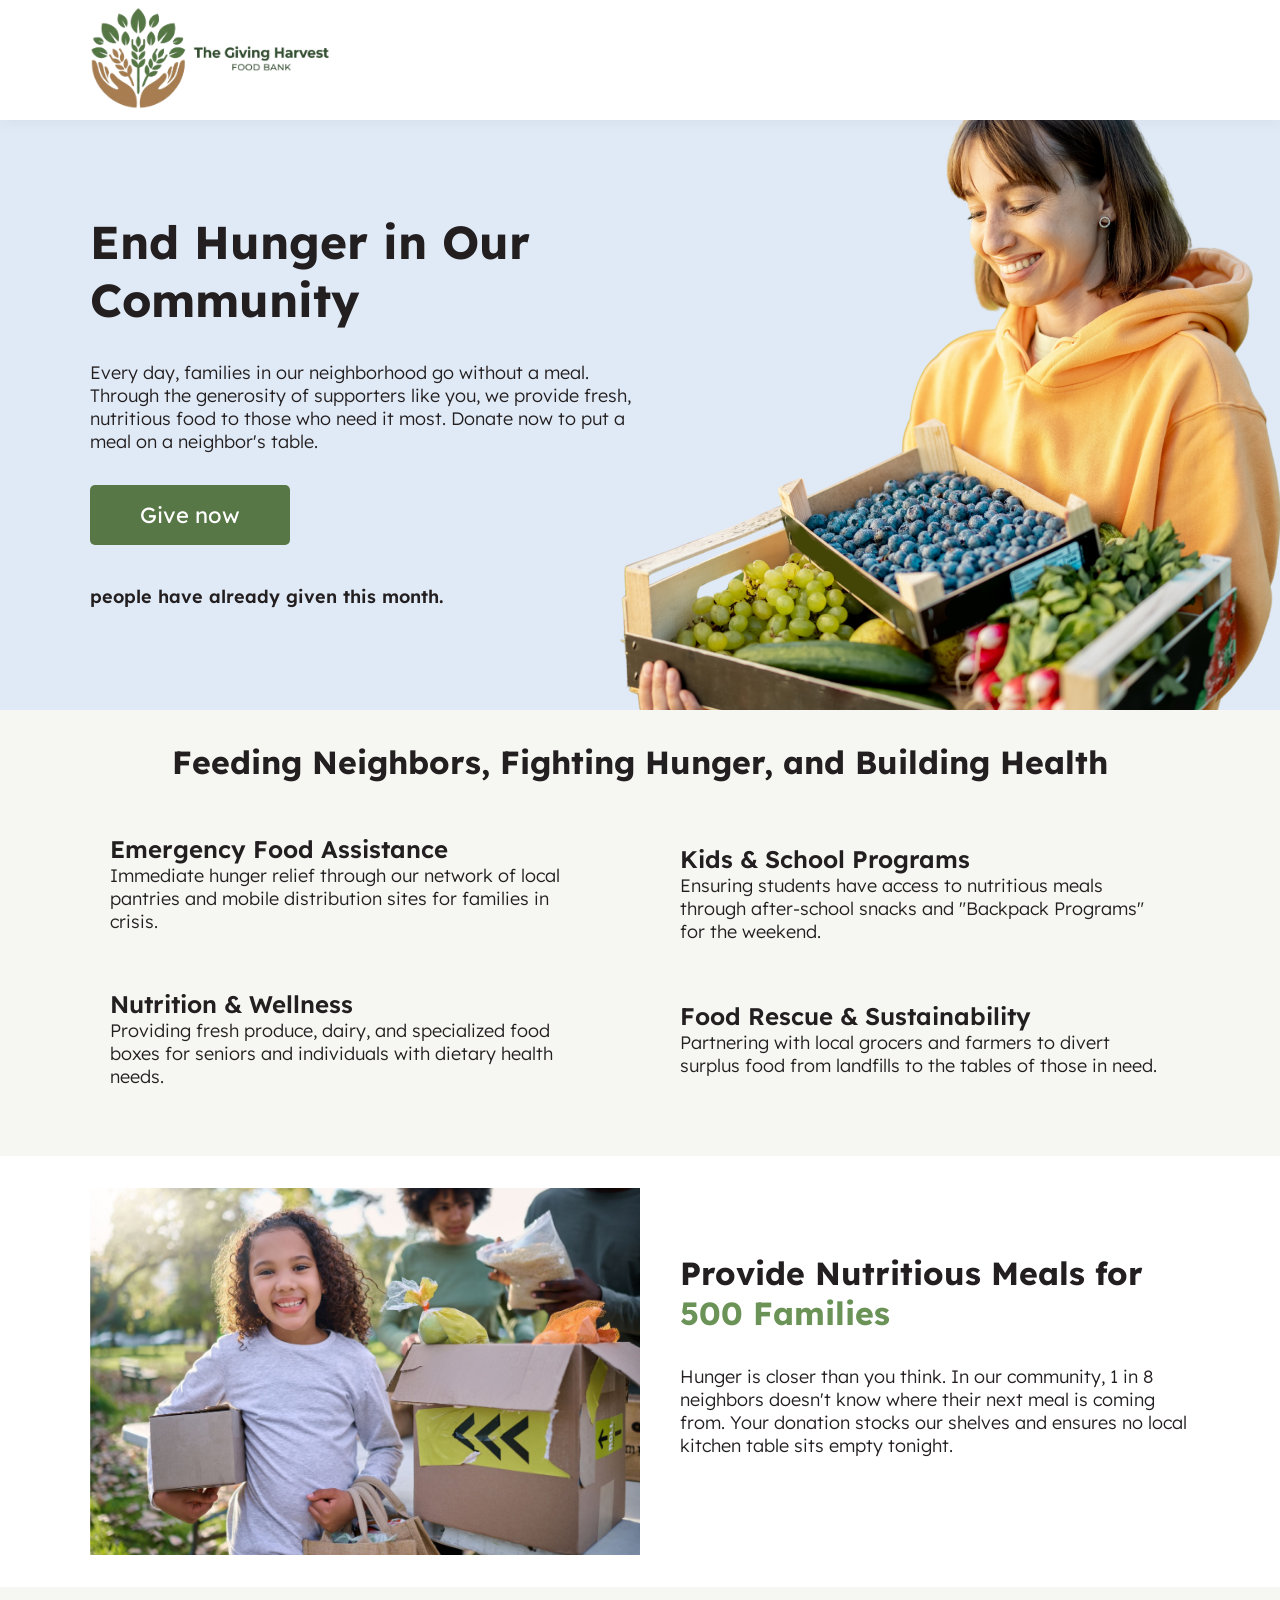
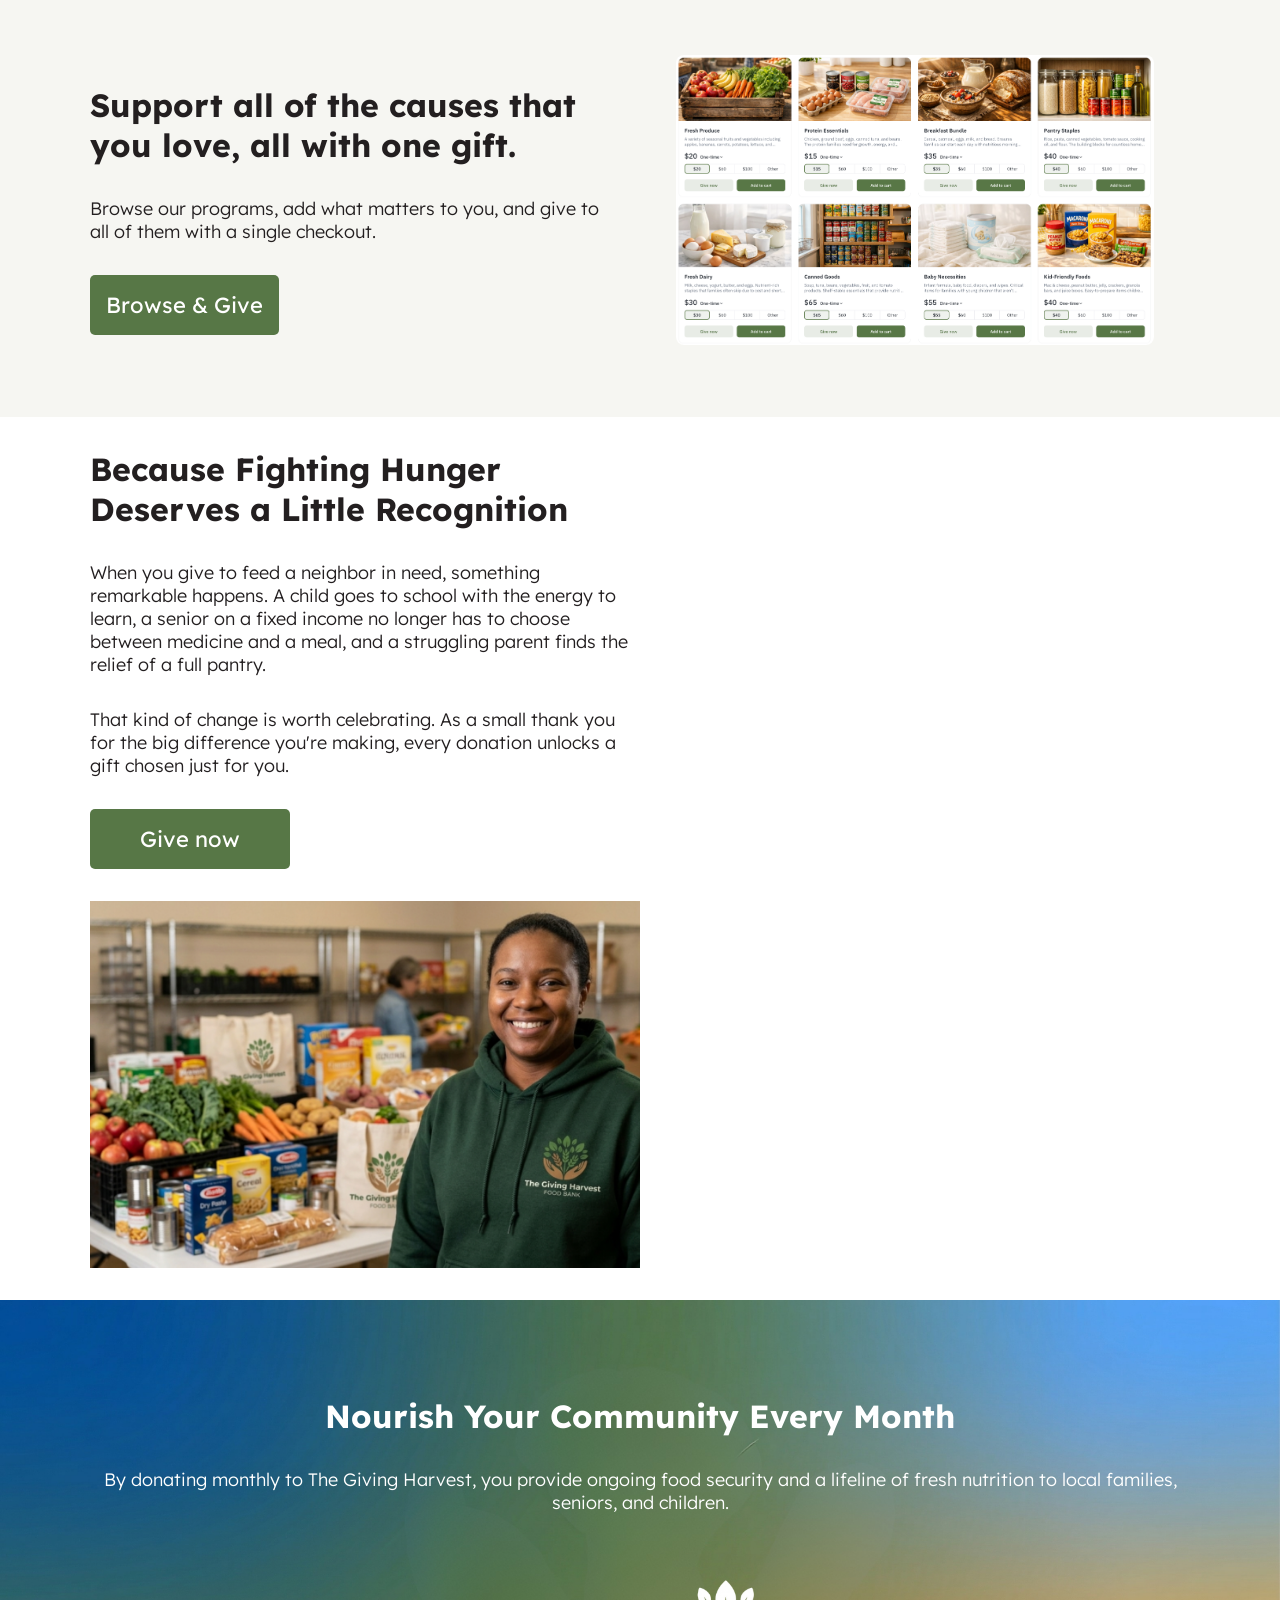
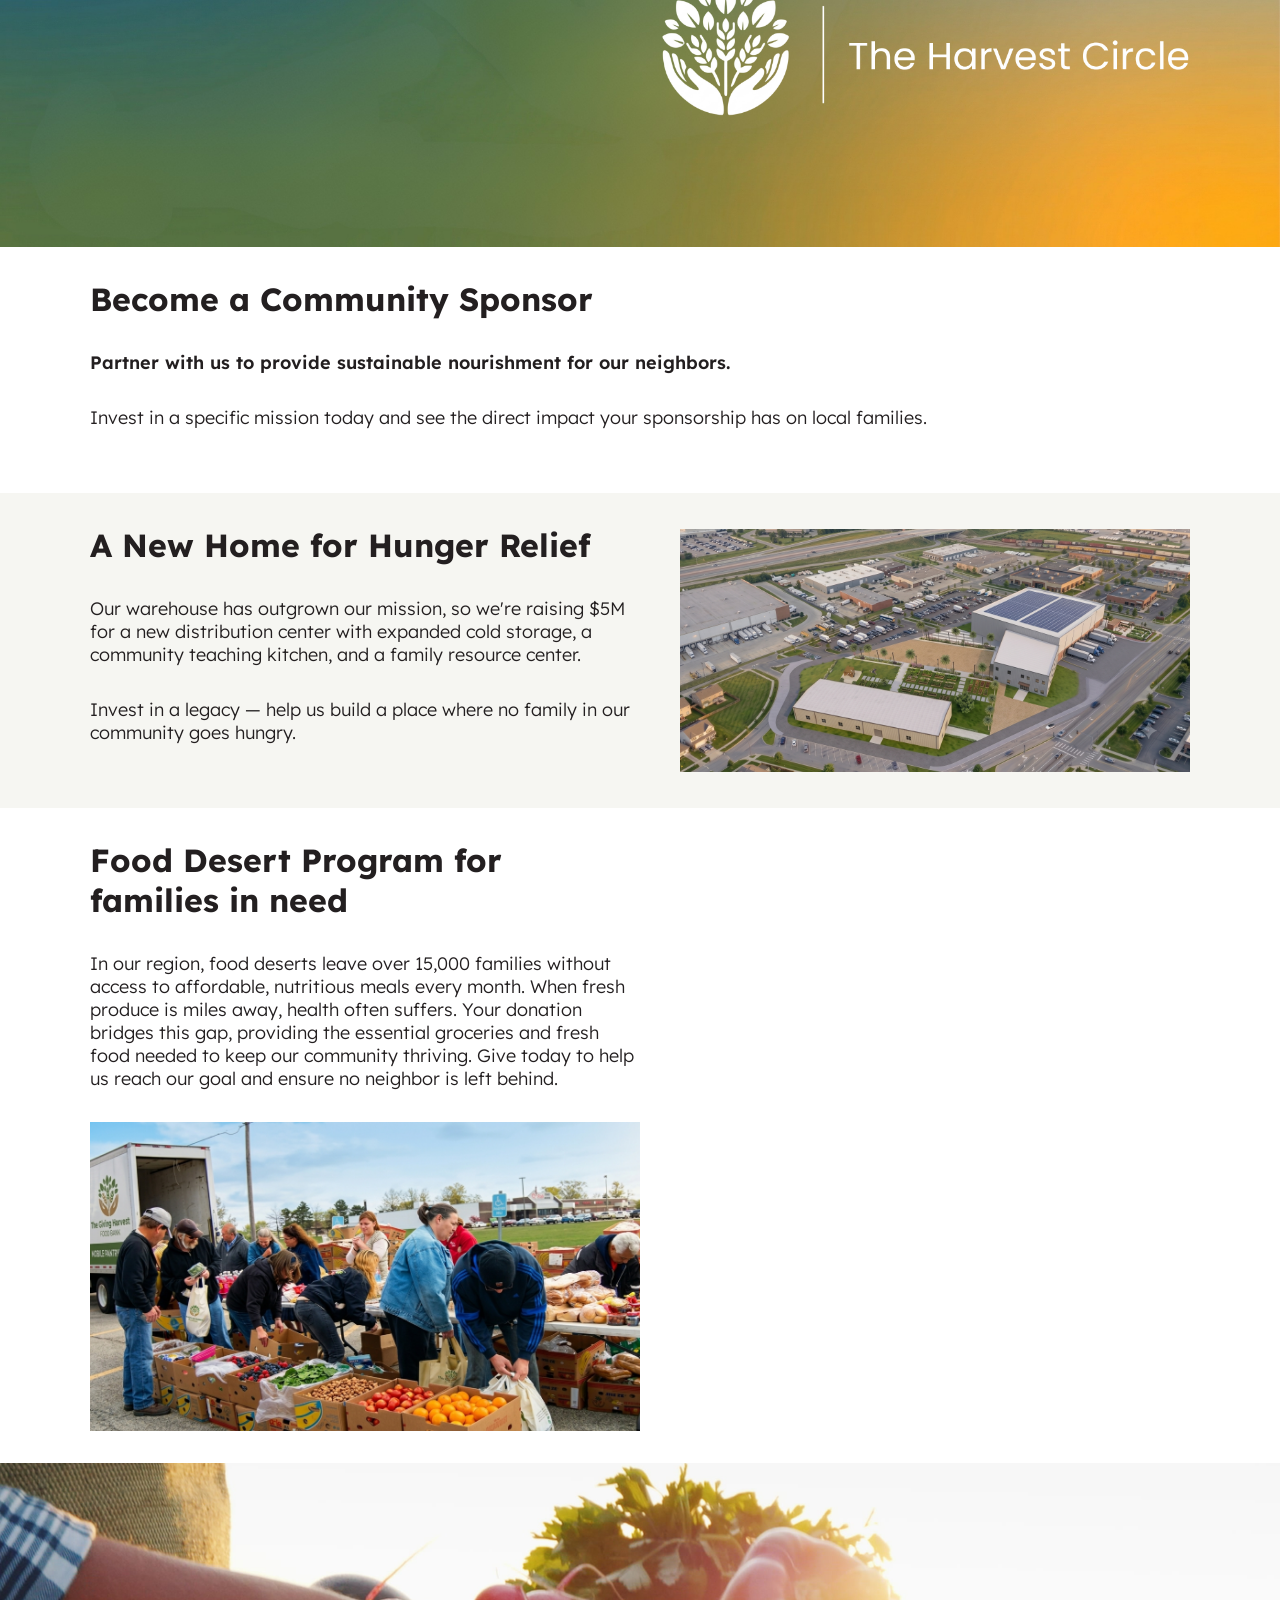
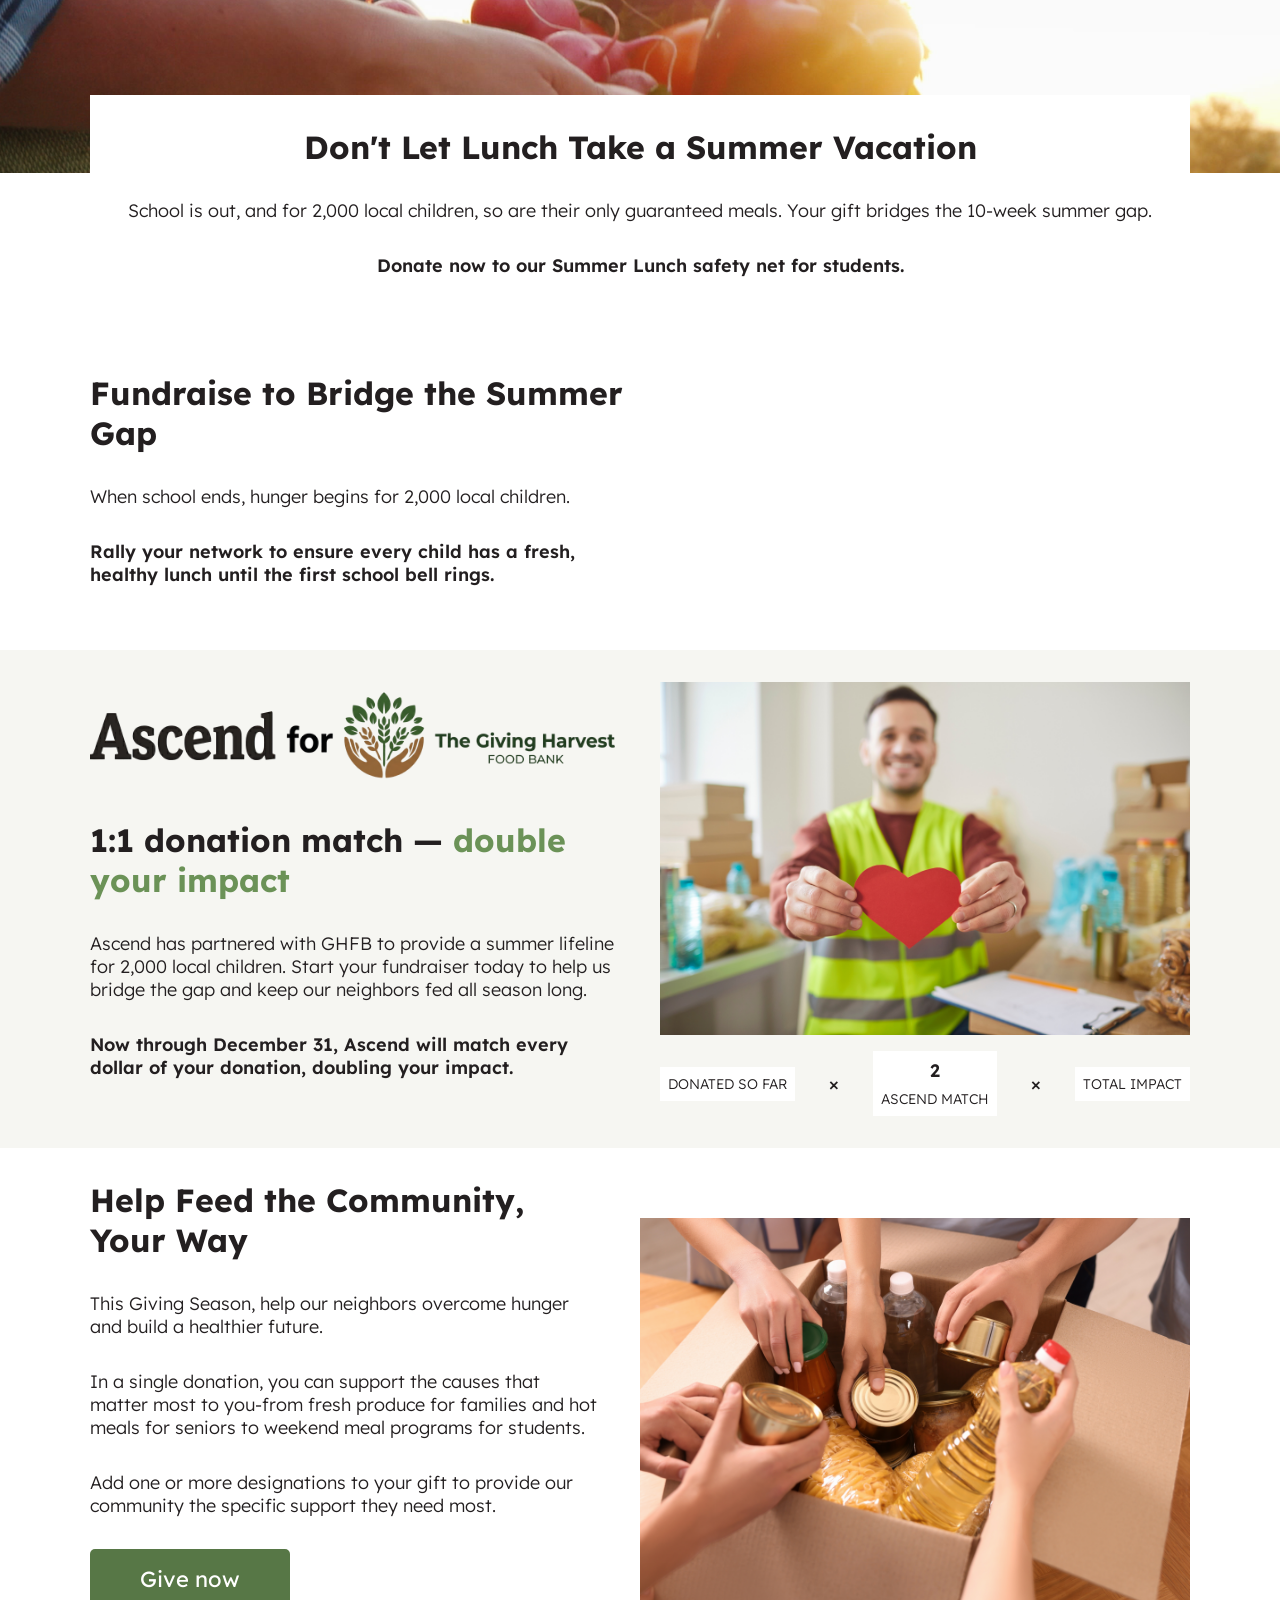
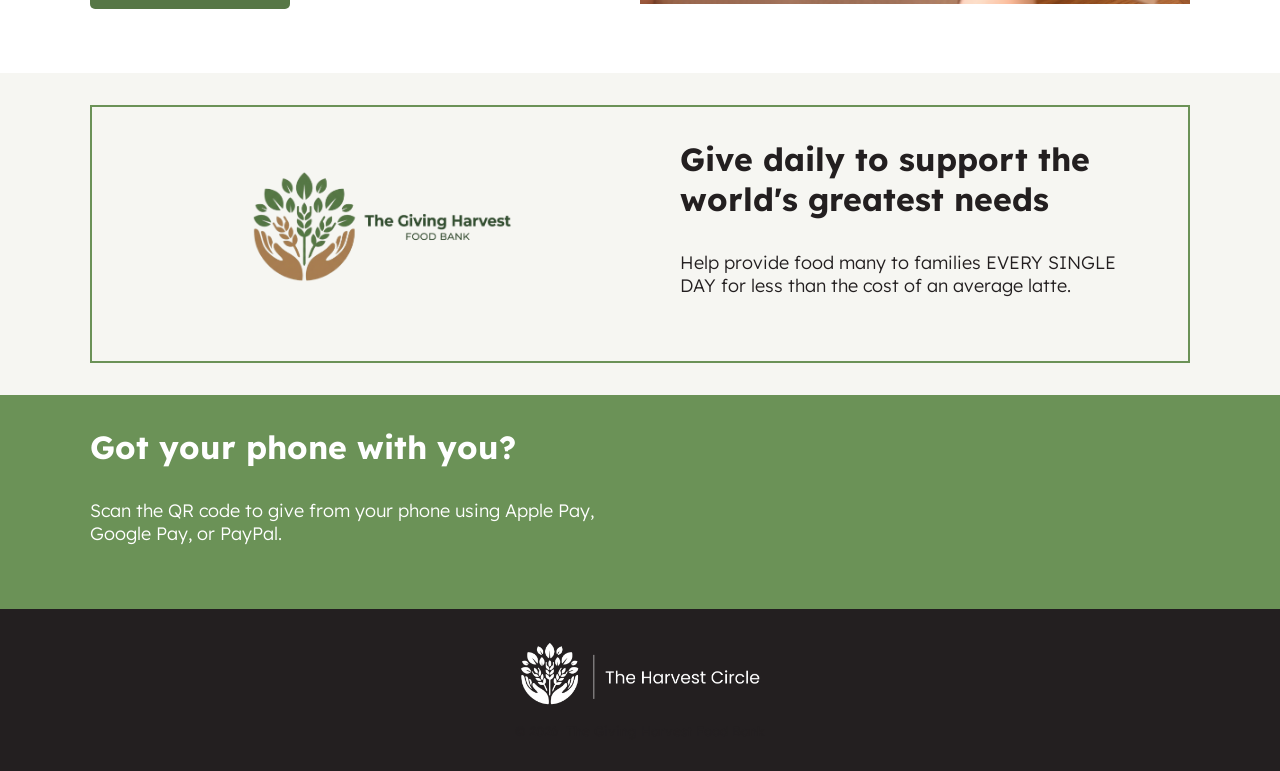
==== commit d0b78e70: "Add Pledge" ====
--- a/index.html
+++ b/index.html
@@ -204,16 +204,18 @@
             <div class="container">
                 <div class="two-columns">
                     <div class="column">
-                        <h1>Help Stop the Hunger Crisis in Our Community</h1>
-                        <p>More than 150,000 of our neighbors are facing the quiet crisis of food insecurity. From
-                            families in transition to seniors on fixed incomes, the need for essential nutrition has
-                            never been more desperate. Donate now to provide immediate relief, restore hope, and ensure
-                            no one in our community goes without a meal.</p>
-                        <img src="assets/img/Hunger Crisis Image - 1200x795.png" alt="">
-                        <a href="#XSYHSCQB" style="display: none"></a>
+                        <h1>A New Home for Hunger Relief</h1>
+                        <p>Our warehouse has outgrown our mission, so we're raising $5M for a new distribution
+                            center with expanded cold storage, a community teaching kitchen, and a family resource
+                            center.</p>
+                        <p>Invest in a legacy — help us build a place where no family in our community goes
+                            hungry.</p>
+                        <a href="#XPKPEBJR" style="display: none"></a>
                     </div>
                     <div class="column full end">
-                        <a href="#XBMGAETP" style="display: none"></a>
+                        <!-- FRU donation form element (anchor #XBMGAETP) previously lived here; removed -->
+                        <img src="assets/img/Distribution Center Aerial 2.png" alt="">
+                        <a href="#XKAEFRVL" style="display: none"></a>
                     </div>
                 </div>
 
--- a/assets/css/style.css
+++ b/assets/css/style.css
@@ -62,6 +62,17 @@
 strong {
     font-size: 18px;
     font-weight: 600;
+}
+
+ul {
+    margin: 0;
+    margin-bottom: 2rem;
+    padding-left: 1.25rem;
+}
+
+li {
+    font-size: 18px;
+    font-weight: 300;
 }
 
 .container {
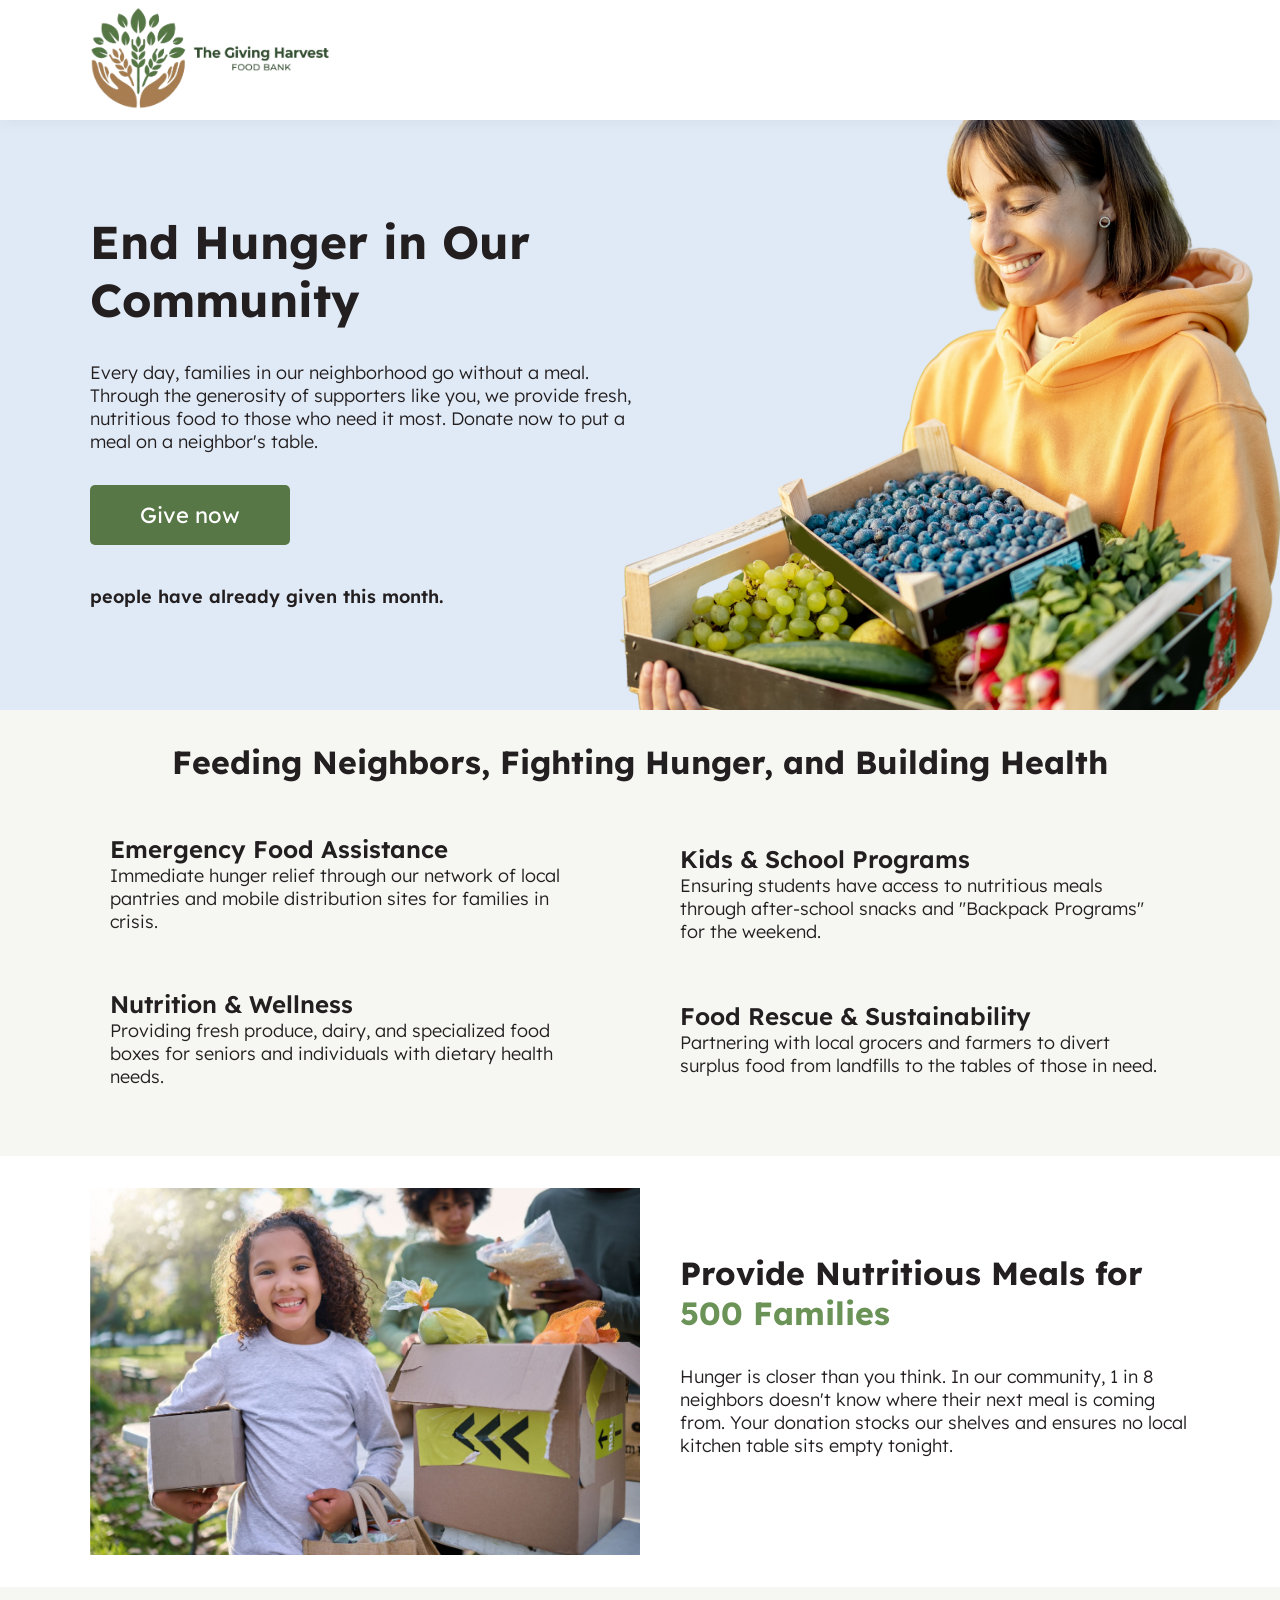
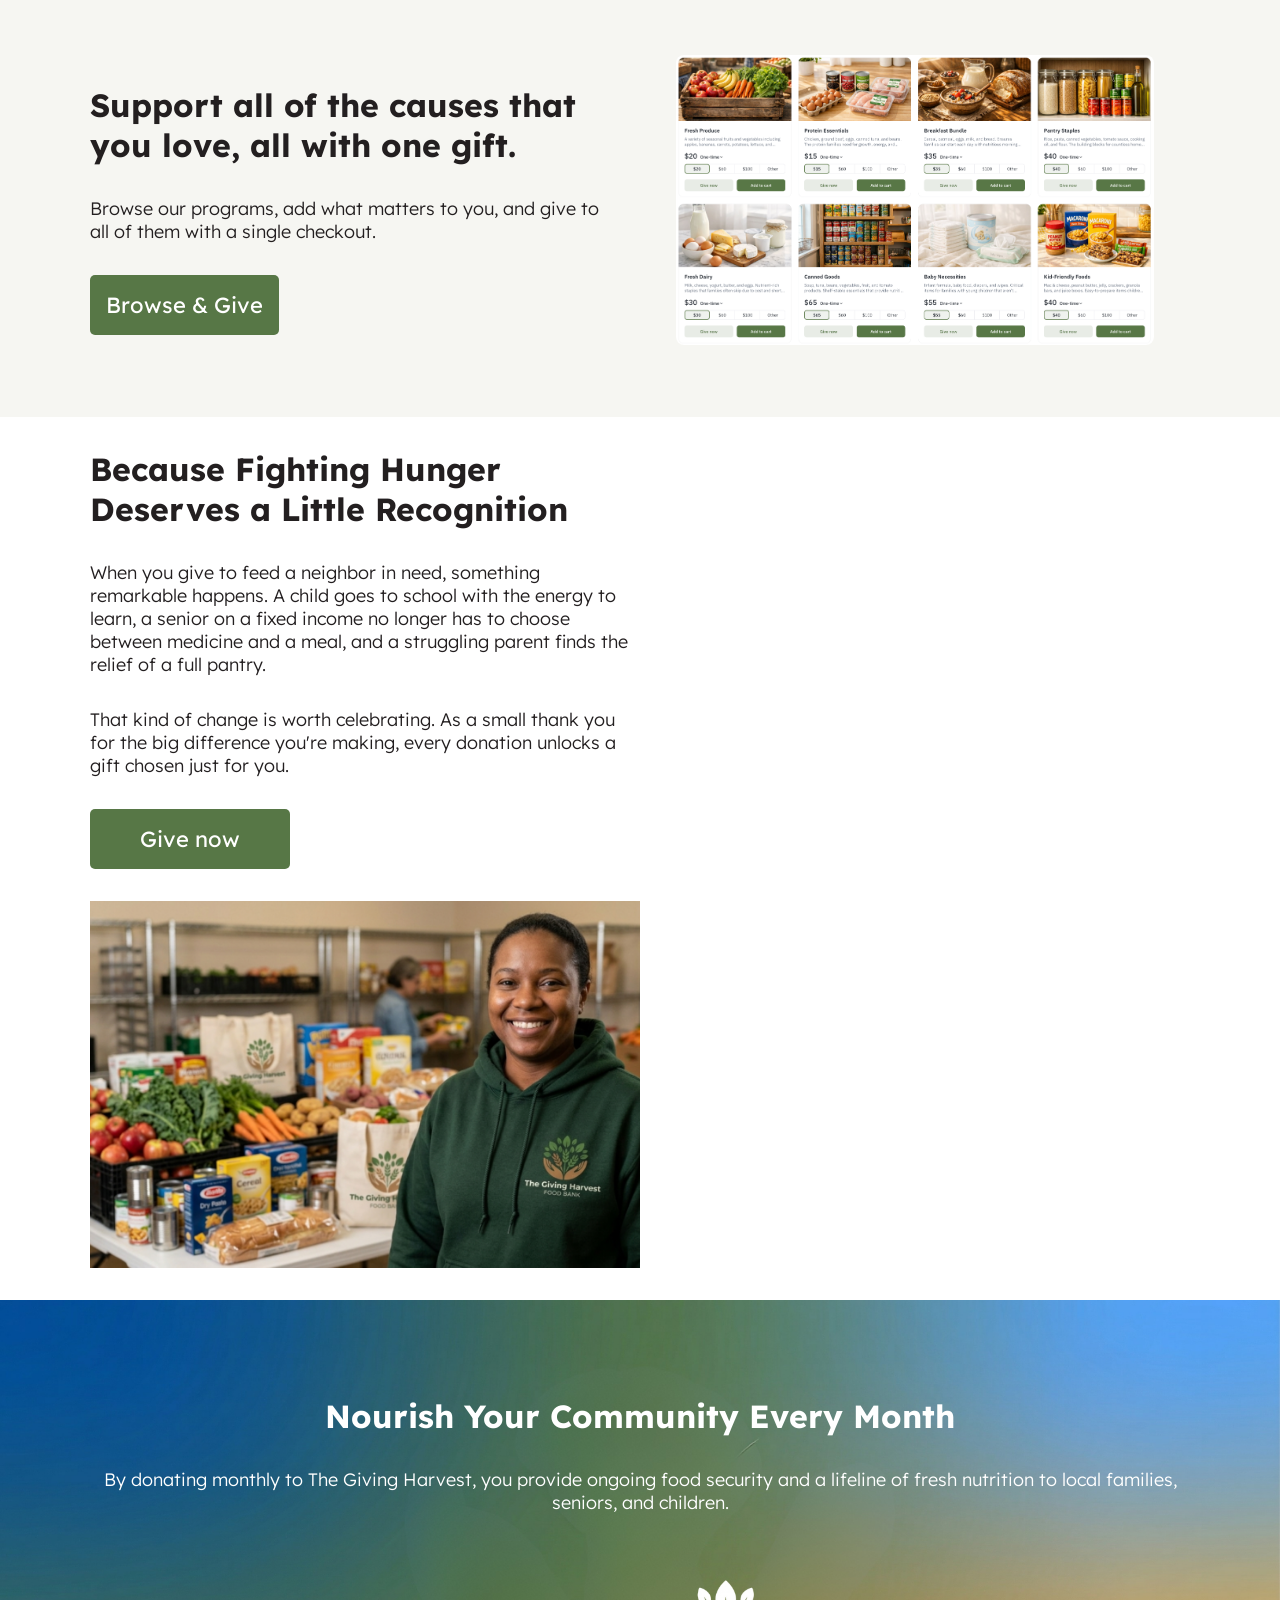
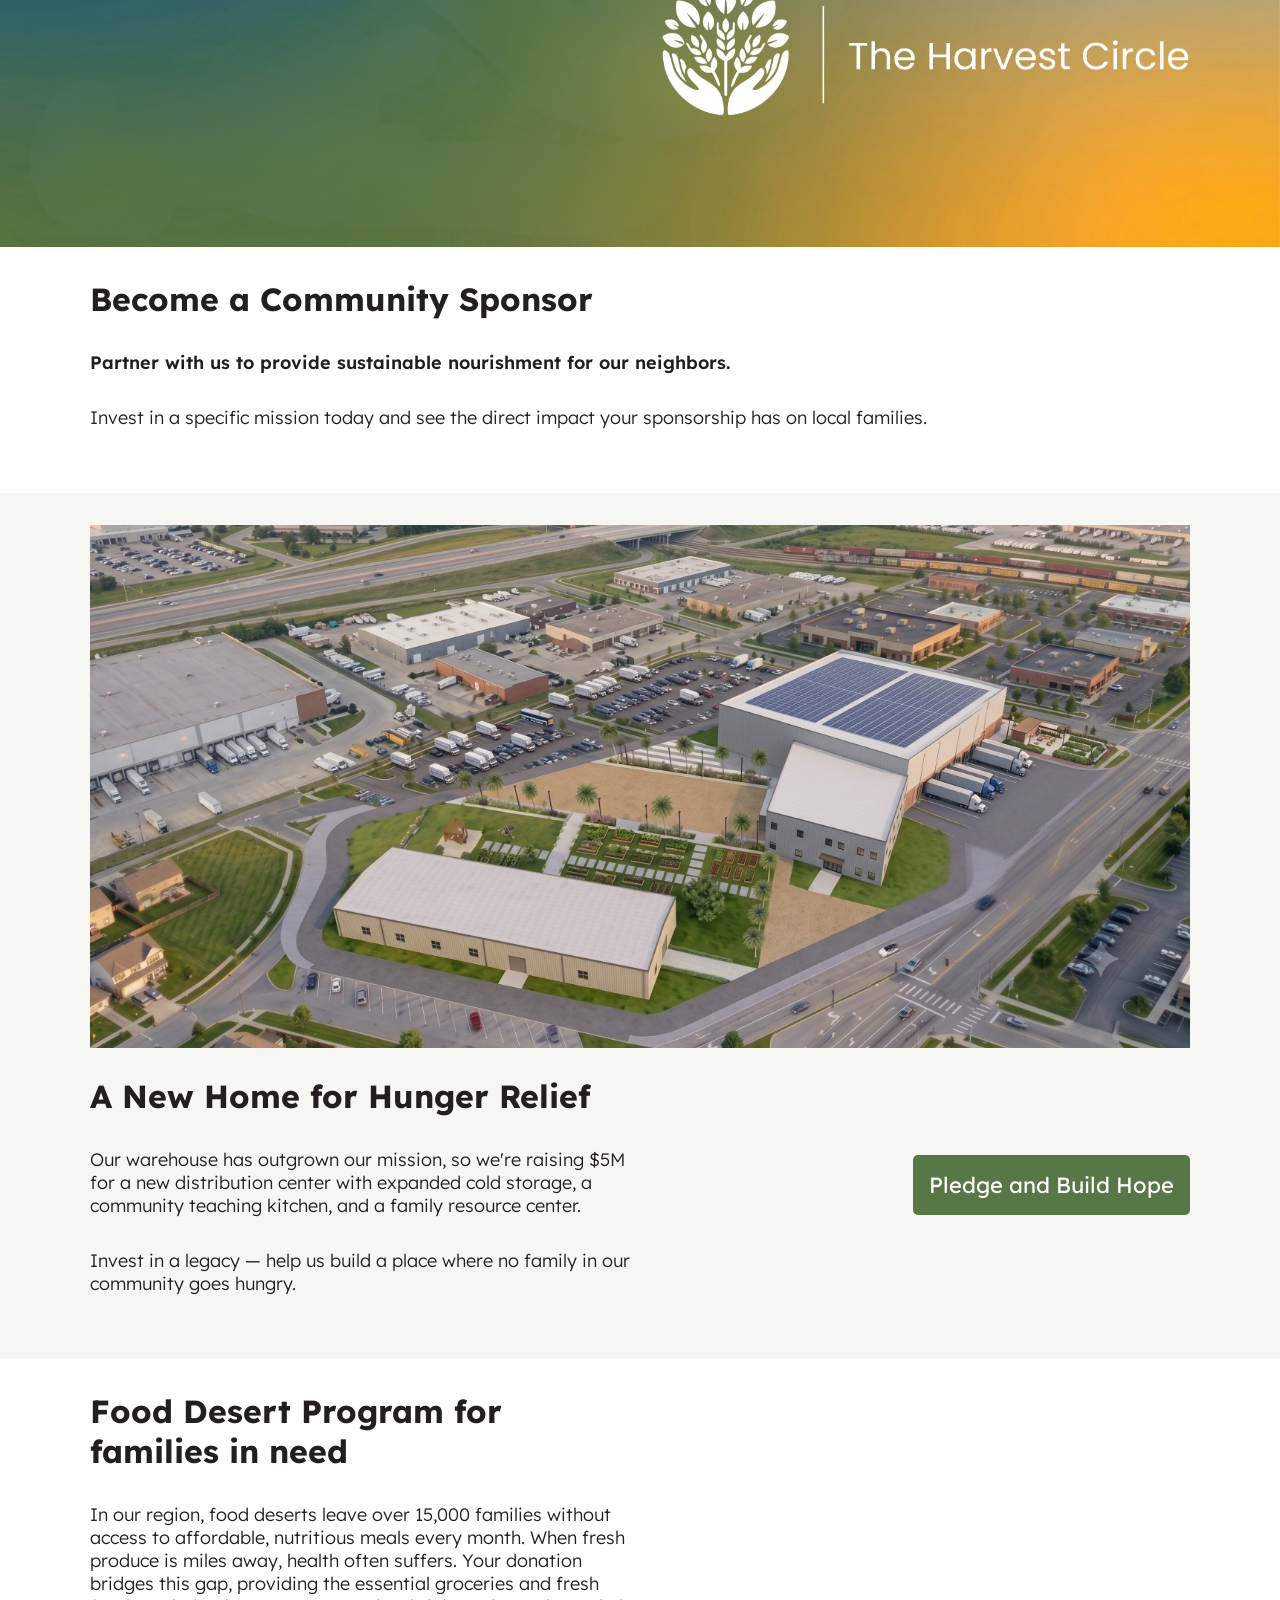
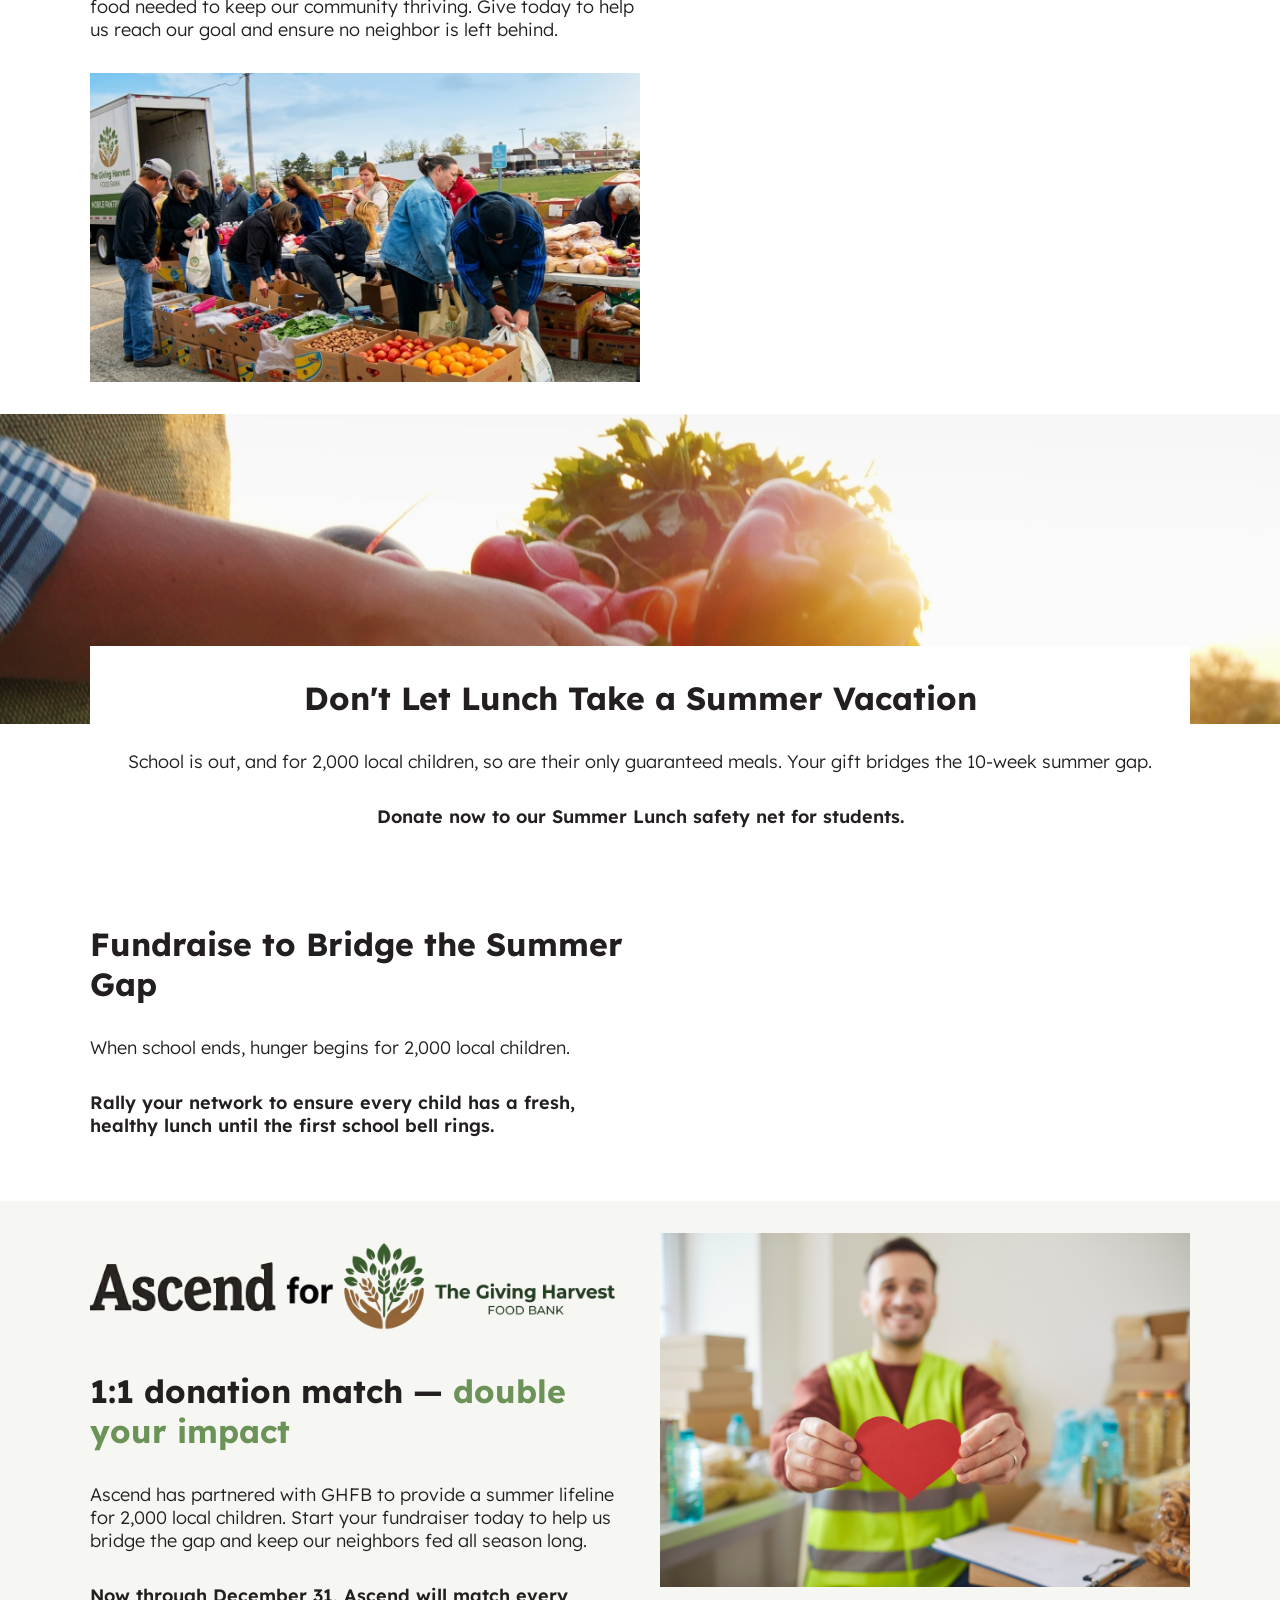
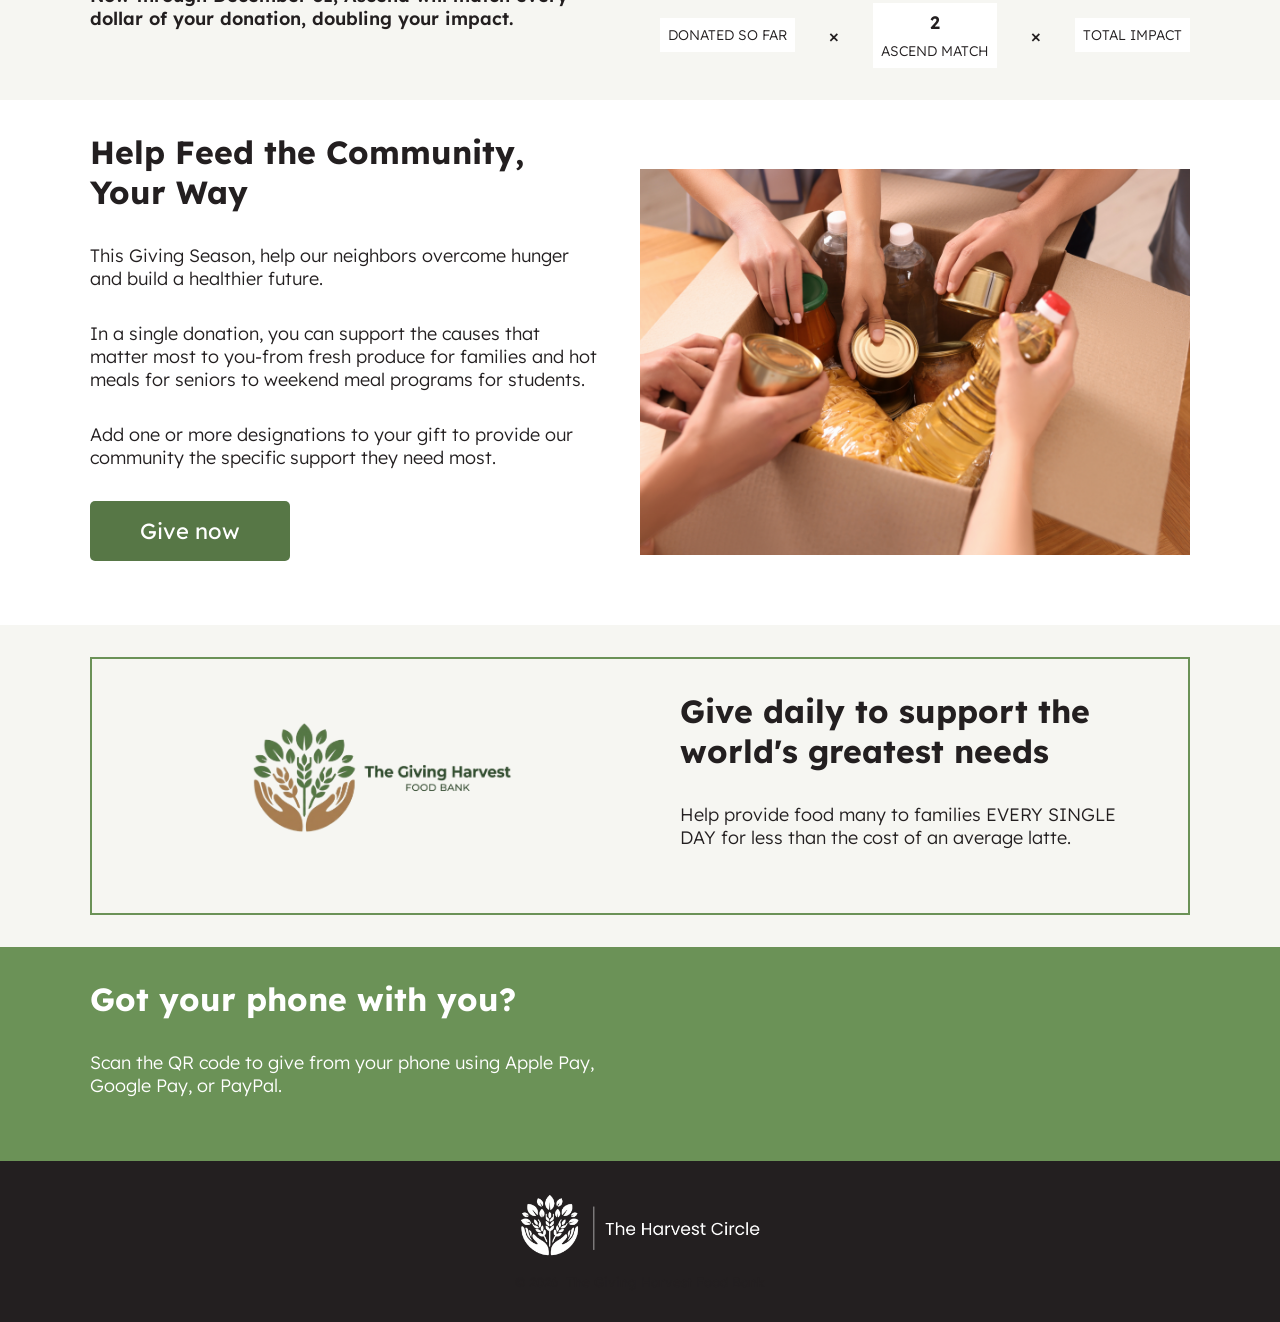
==== commit 7f2055af: "Restructure 'A New Home for Hunger Relief' section to match ROPSI layout pattern Move image above tw" ====
--- a/index.html
+++ b/index.html
@@ -202,6 +202,7 @@
         </section>
         <section id="displaced" class="gray-section">
             <div class="container">
+                <img src="assets/img/Distribution Center Aerial 2.png" alt="The Giving Harvest Food Bank new distribution center" style="margin-bottom: 1.5rem;">
                 <div class="two-columns">
                     <div class="column">
                         <h1>A New Home for Hunger Relief</h1>
@@ -212,13 +213,10 @@
                             hungry.</p>
                         <a href="#XPKPEBJR" style="display: none"></a>
                     </div>
-                    <div class="column full end">
-                        <!-- FRU donation form element (anchor #XBMGAETP) previously lived here; removed -->
-                        <img src="assets/img/Distribution Center Aerial 2.png" alt="">
-                        <a href="#XKAEFRVL" style="display: none"></a>
-                    </div>
-                </div>
-
+                    <div class="column">
+                        <a href="https://ghfbportal.donorsupport.co/page/FUNYMKLAXHC?fundraiseupLivemode=no" class="button">Pledge and Build Hope</a>
+                    </div>
+                </div>
             </div>
         </section>
         <section id="illuminate">
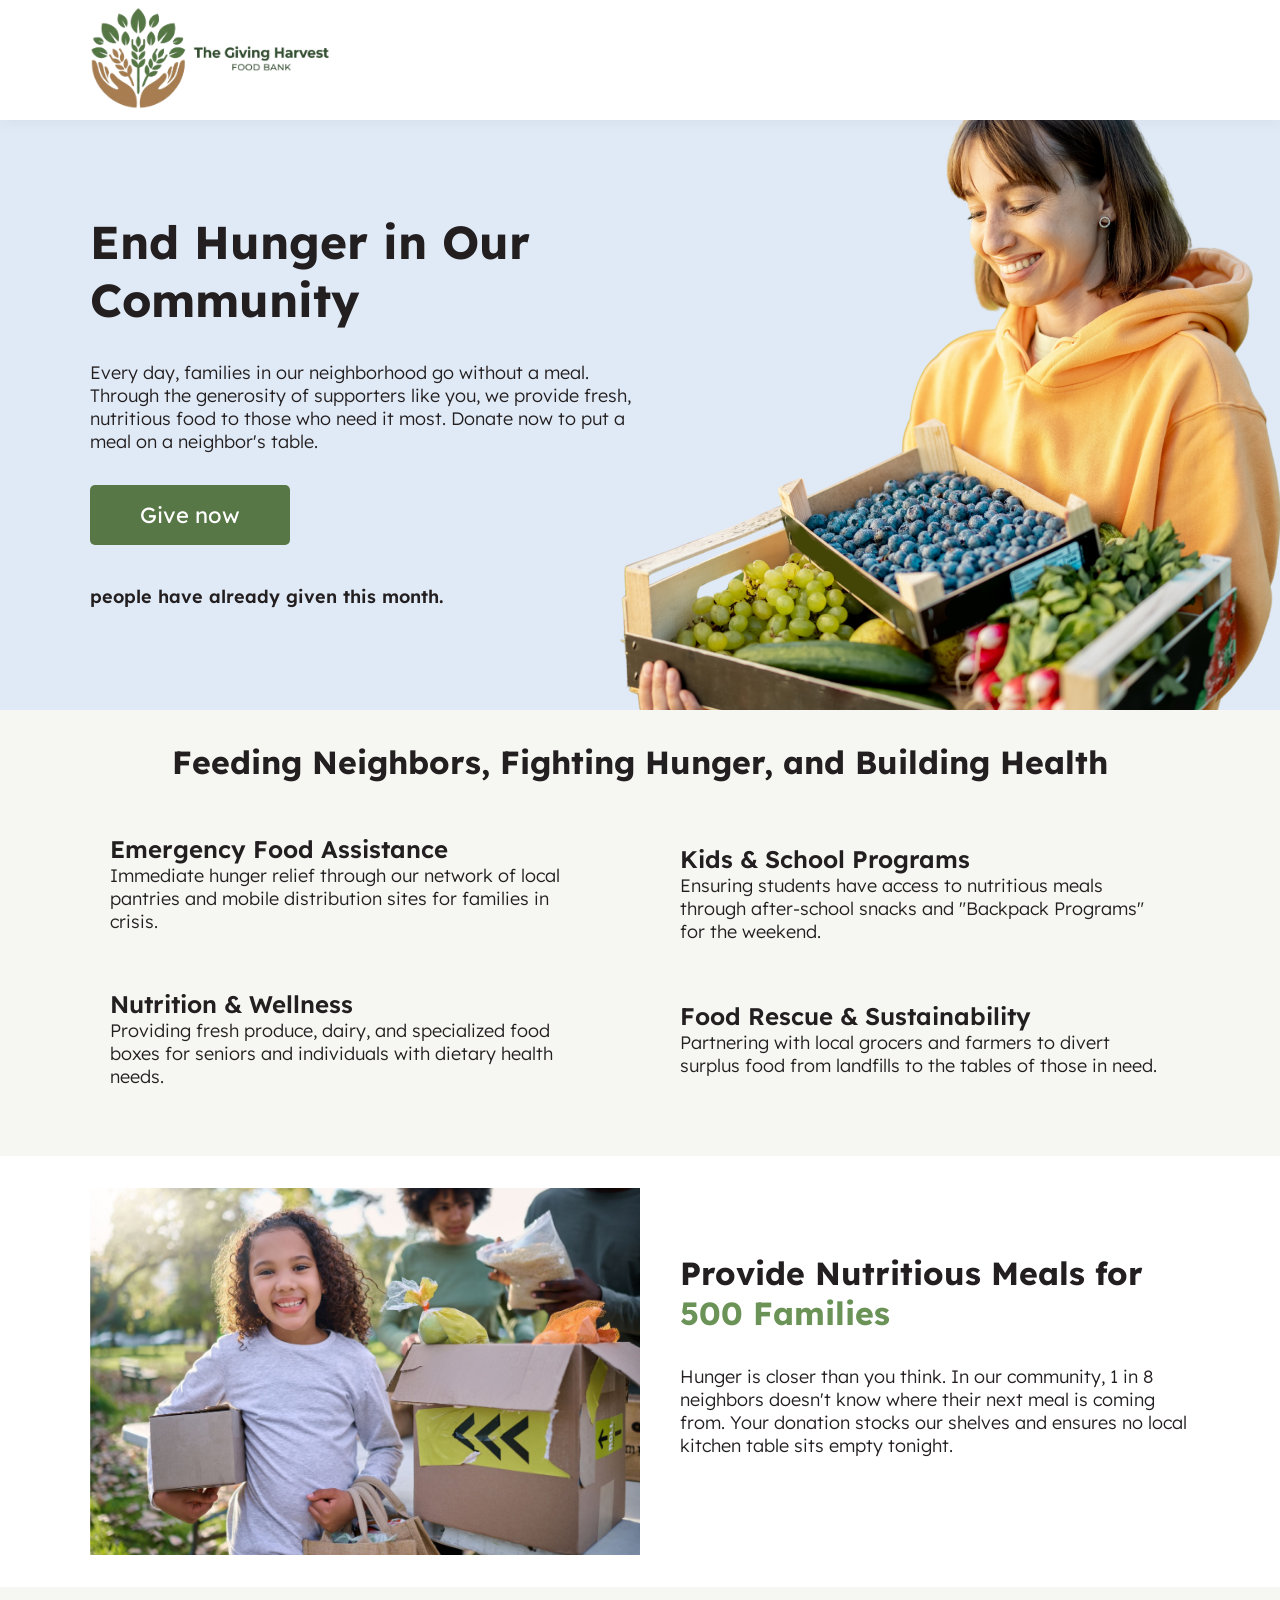
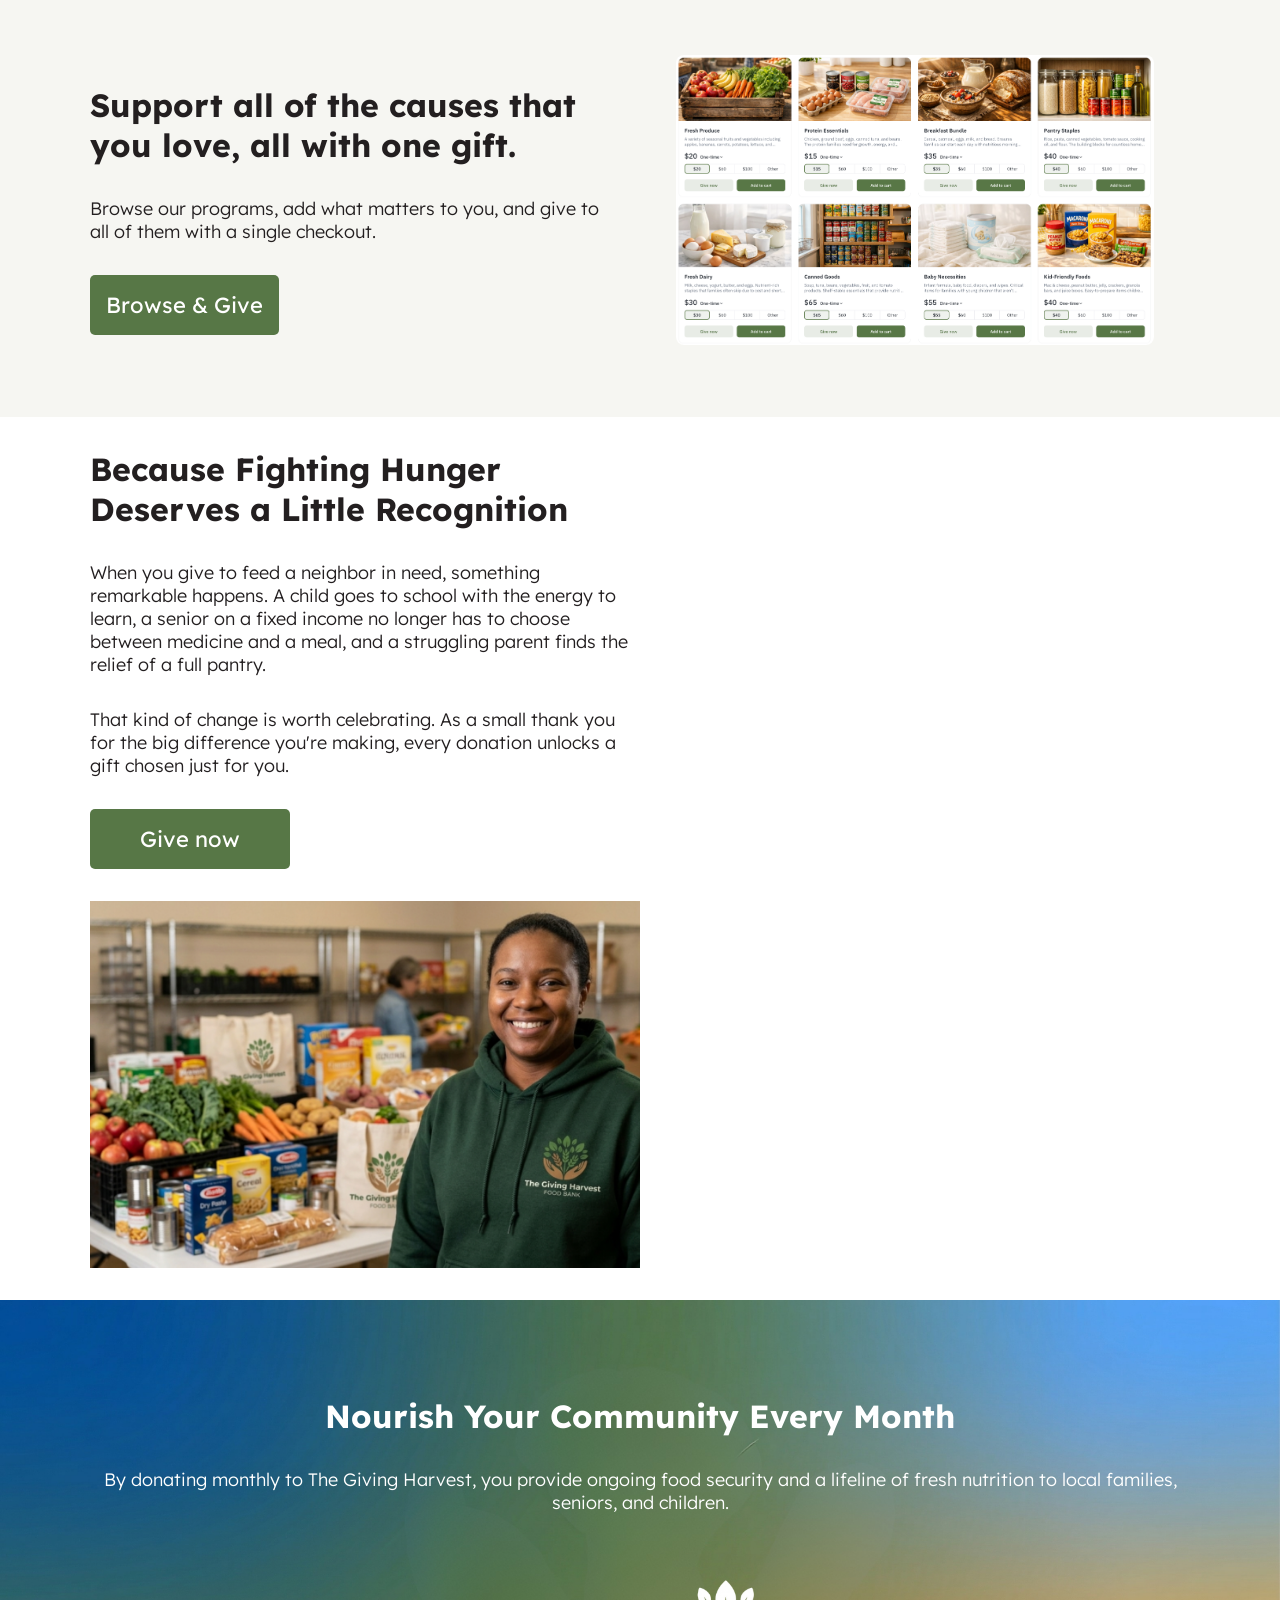
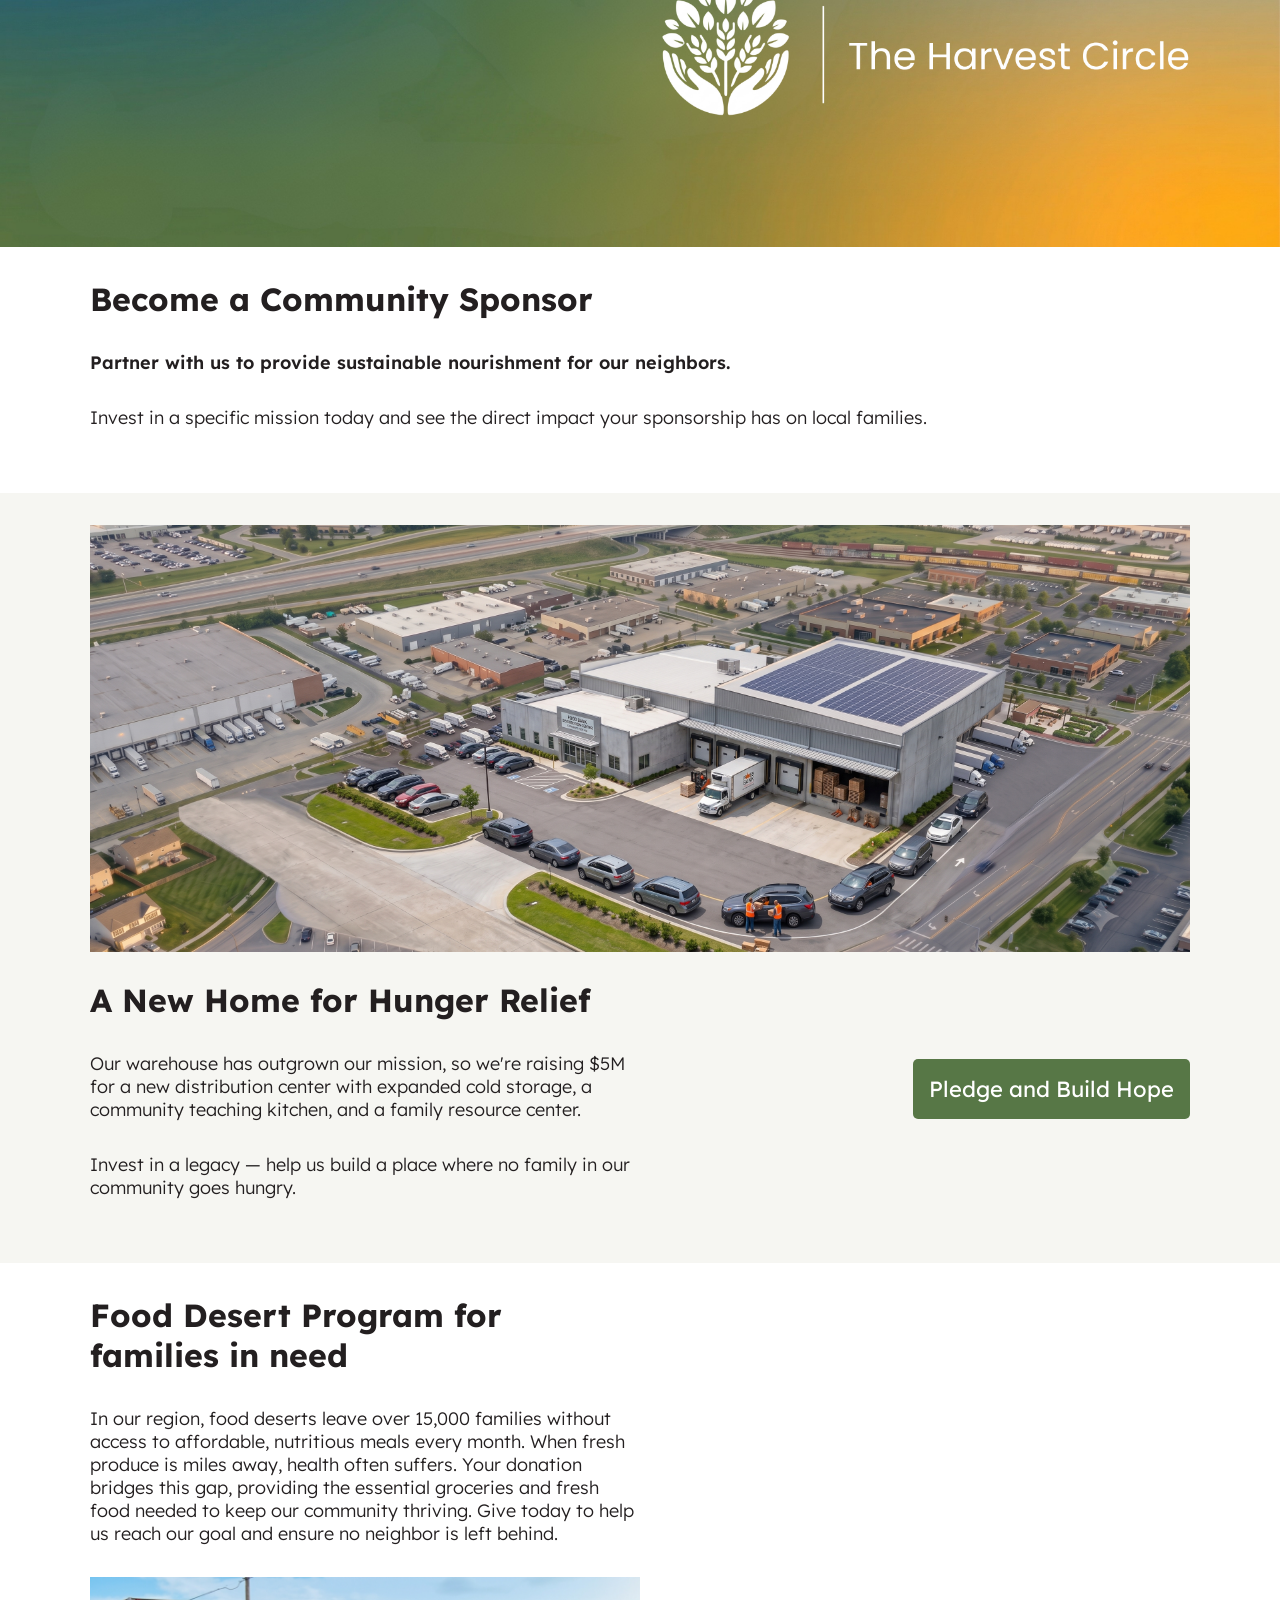
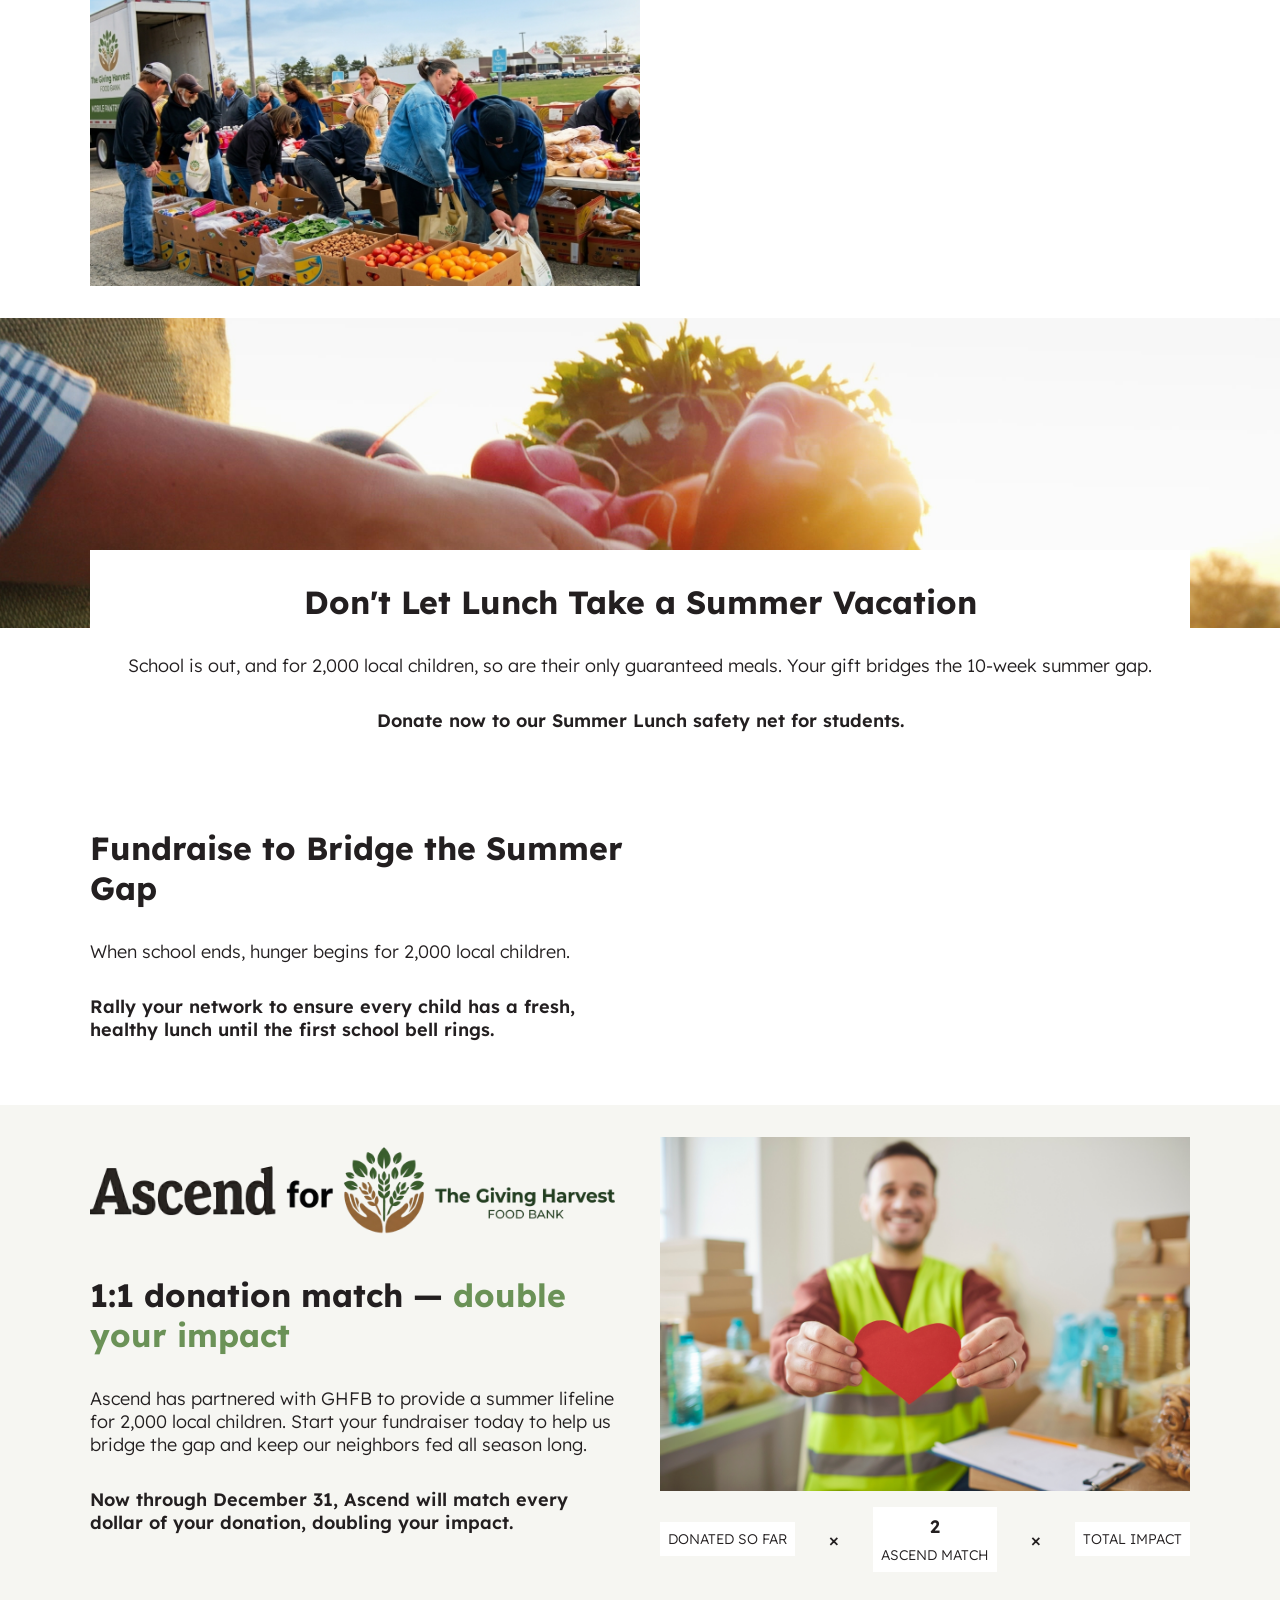
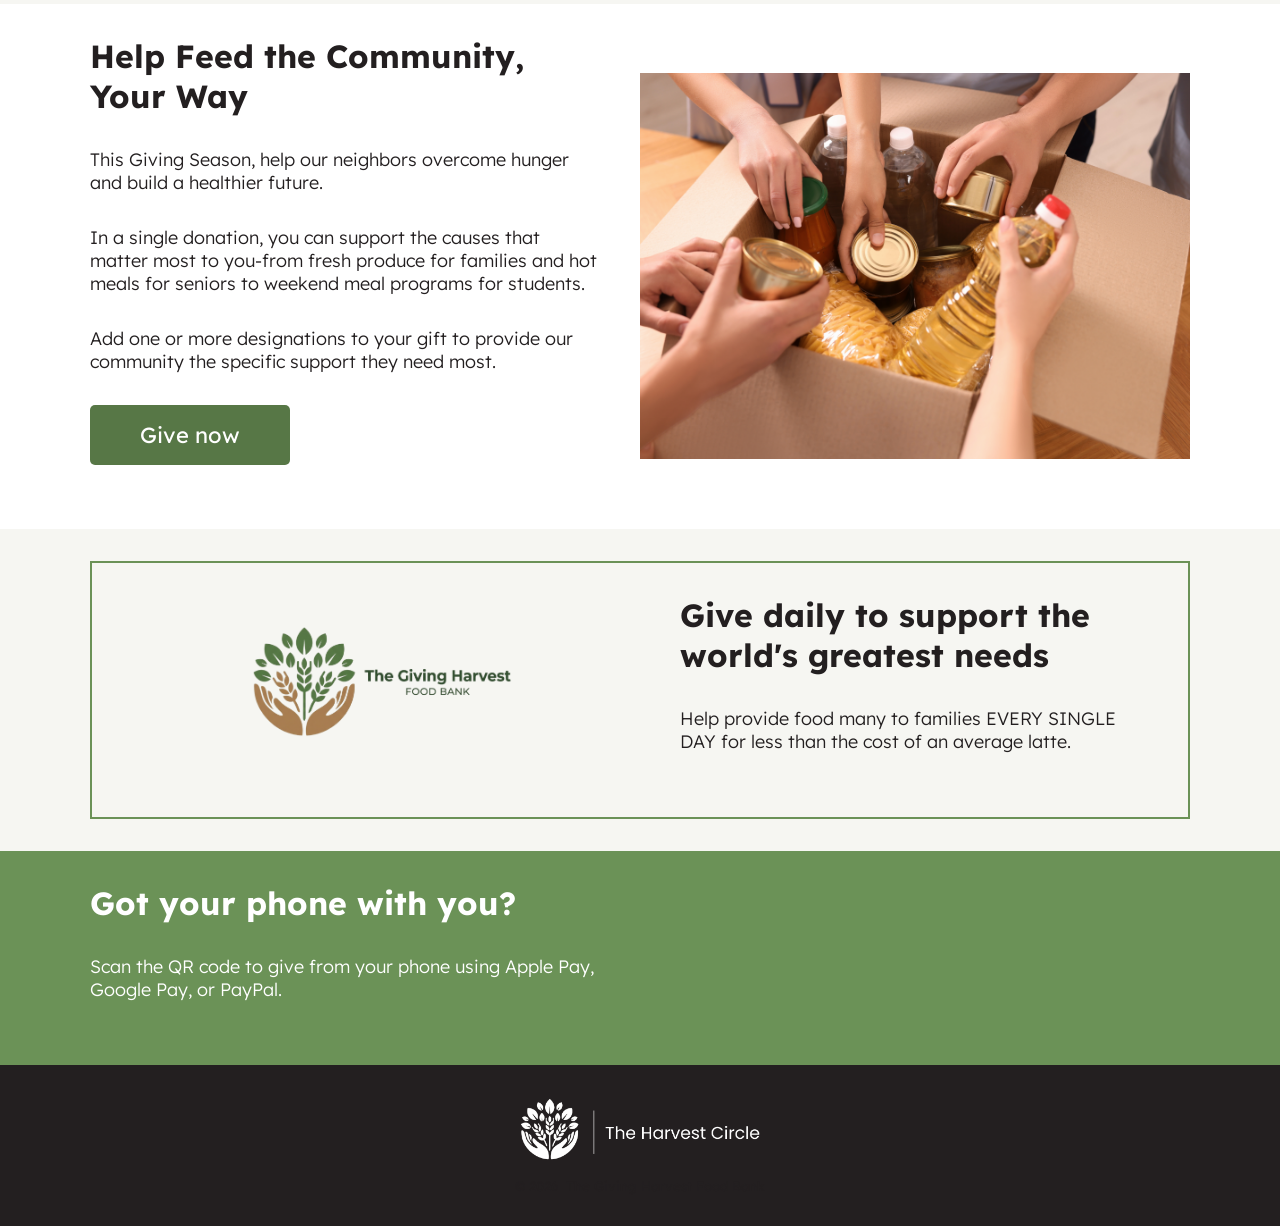
==== commit 70bb0ce5: "Remove hidden FRU anchor and swap distribution center image in hunger relief section Drop unused #XP" ====
--- a/index.html
+++ b/index.html
@@ -202,7 +202,7 @@
         </section>
         <section id="displaced" class="gray-section">
             <div class="container">
-                <img src="assets/img/Distribution Center Aerial 2.png" alt="The Giving Harvest Food Bank new distribution center" style="margin-bottom: 1.5rem;">
+                <img src="assets/img/Distribution Center Aerial 3.png" alt="The Giving Harvest Food Bank new distribution center" style="margin-bottom: 1.5rem;">
                 <div class="two-columns">
                     <div class="column">
                         <h1>A New Home for Hunger Relief</h1>
@@ -211,7 +211,6 @@
                             center.</p>
                         <p>Invest in a legacy — help us build a place where no family in our community goes
                             hungry.</p>
-                        <a href="#XPKPEBJR" style="display: none"></a>
                     </div>
                     <div class="column">
                         <a href="https://ghfbportal.donorsupport.co/page/FUNYMKLAXHC?fundraiseupLivemode=no" class="button">Pledge and Build Hope</a>
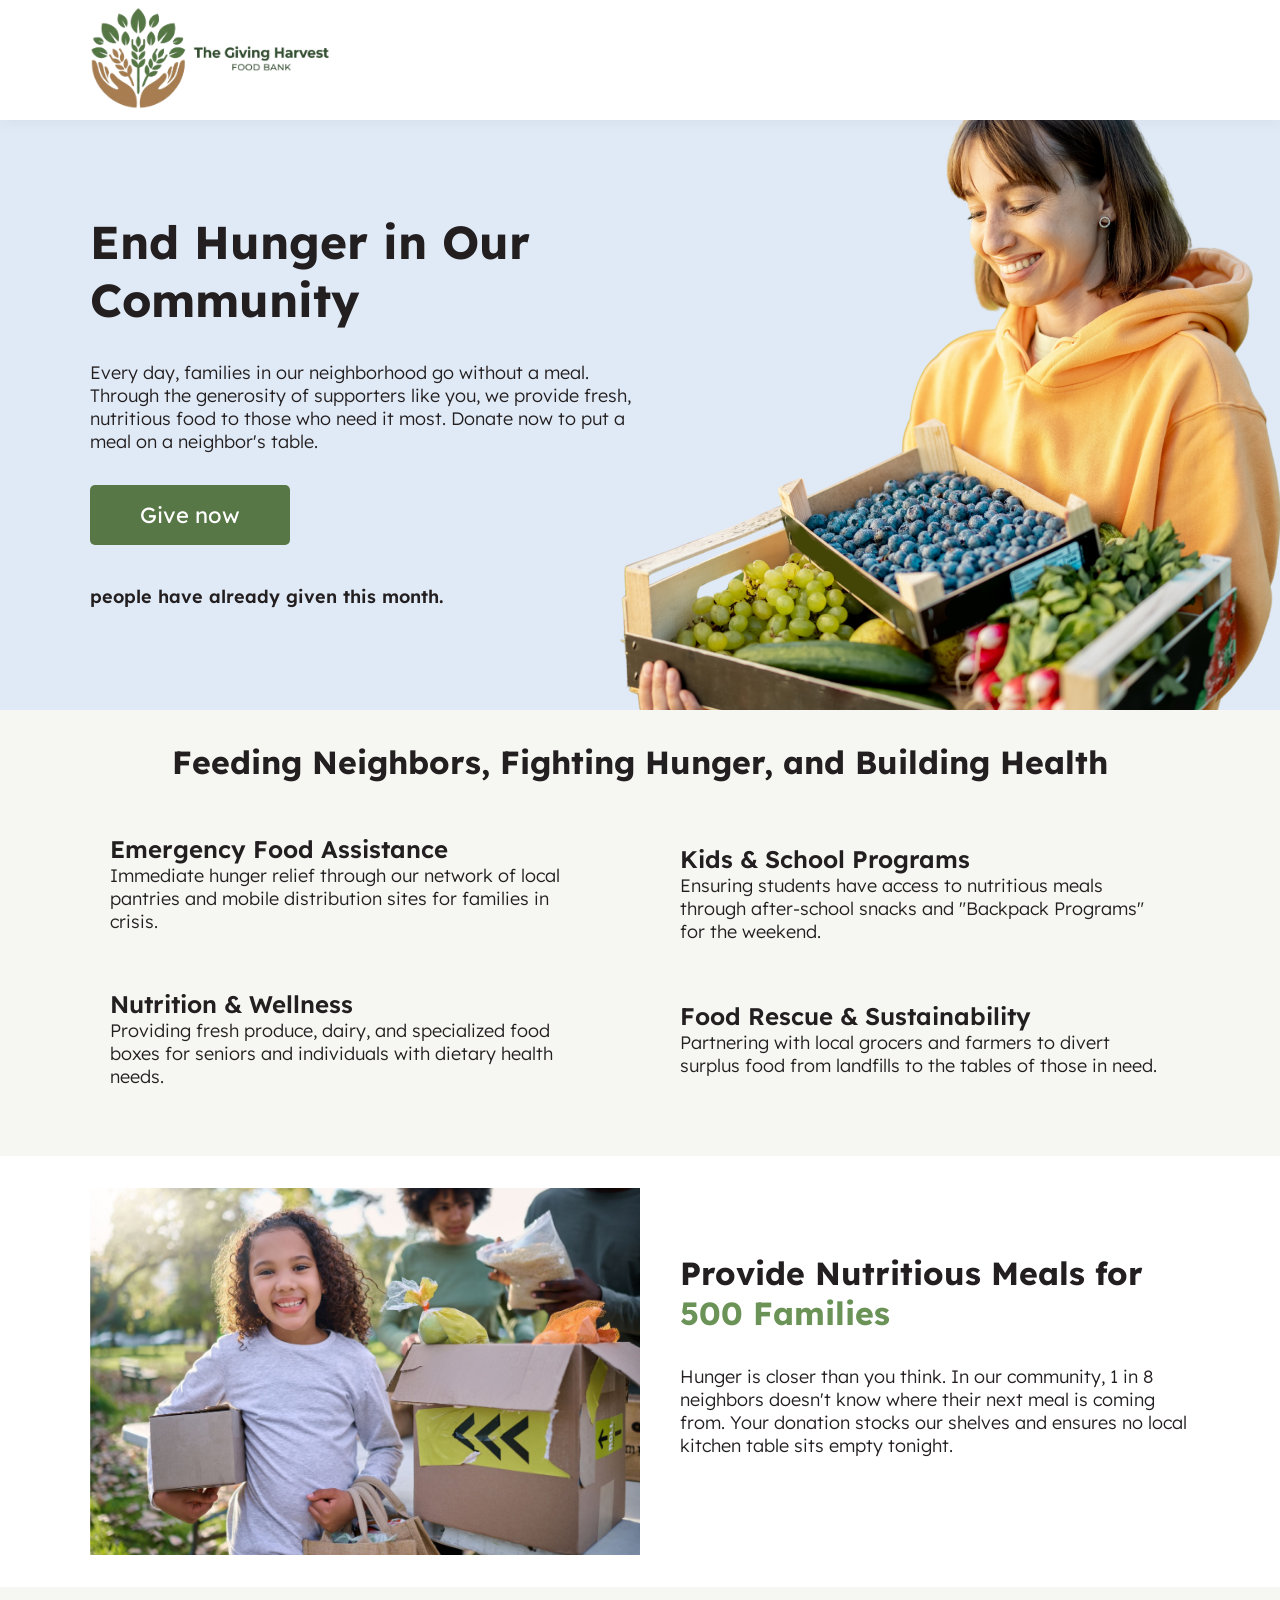
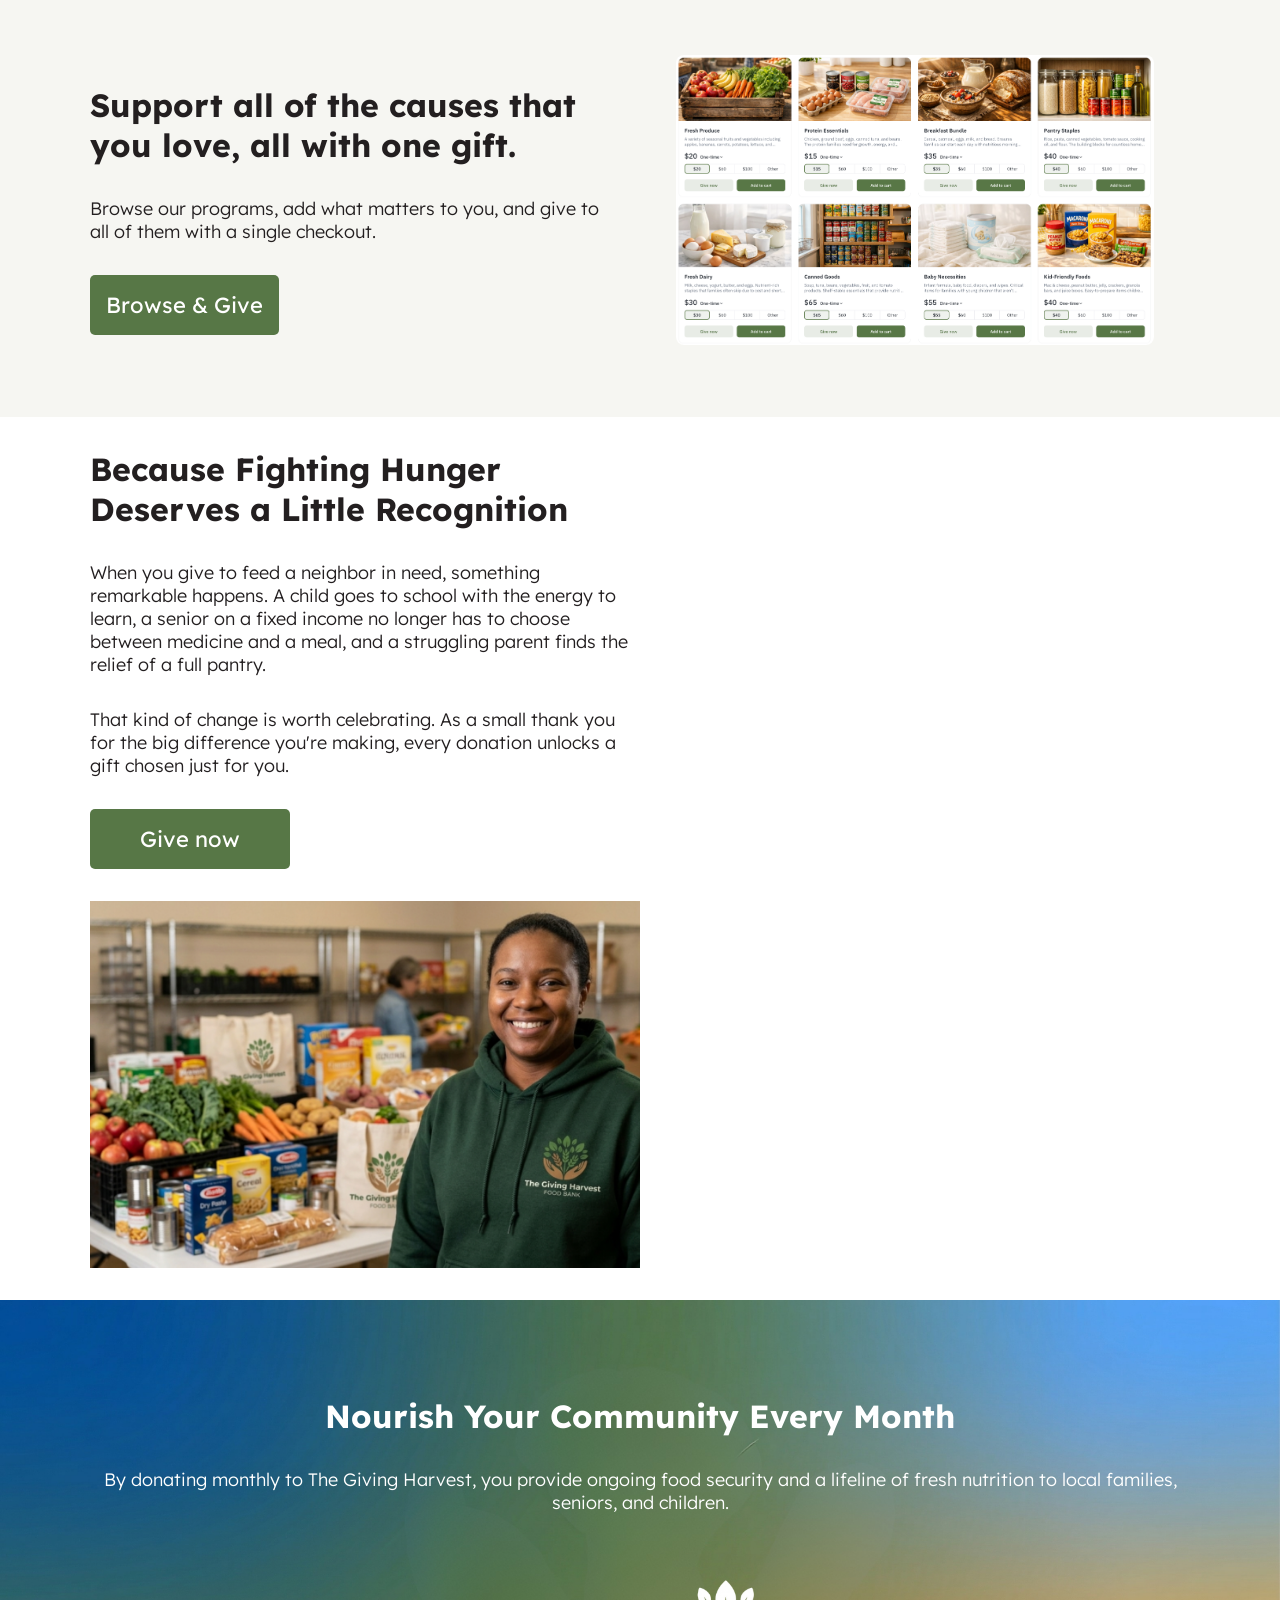
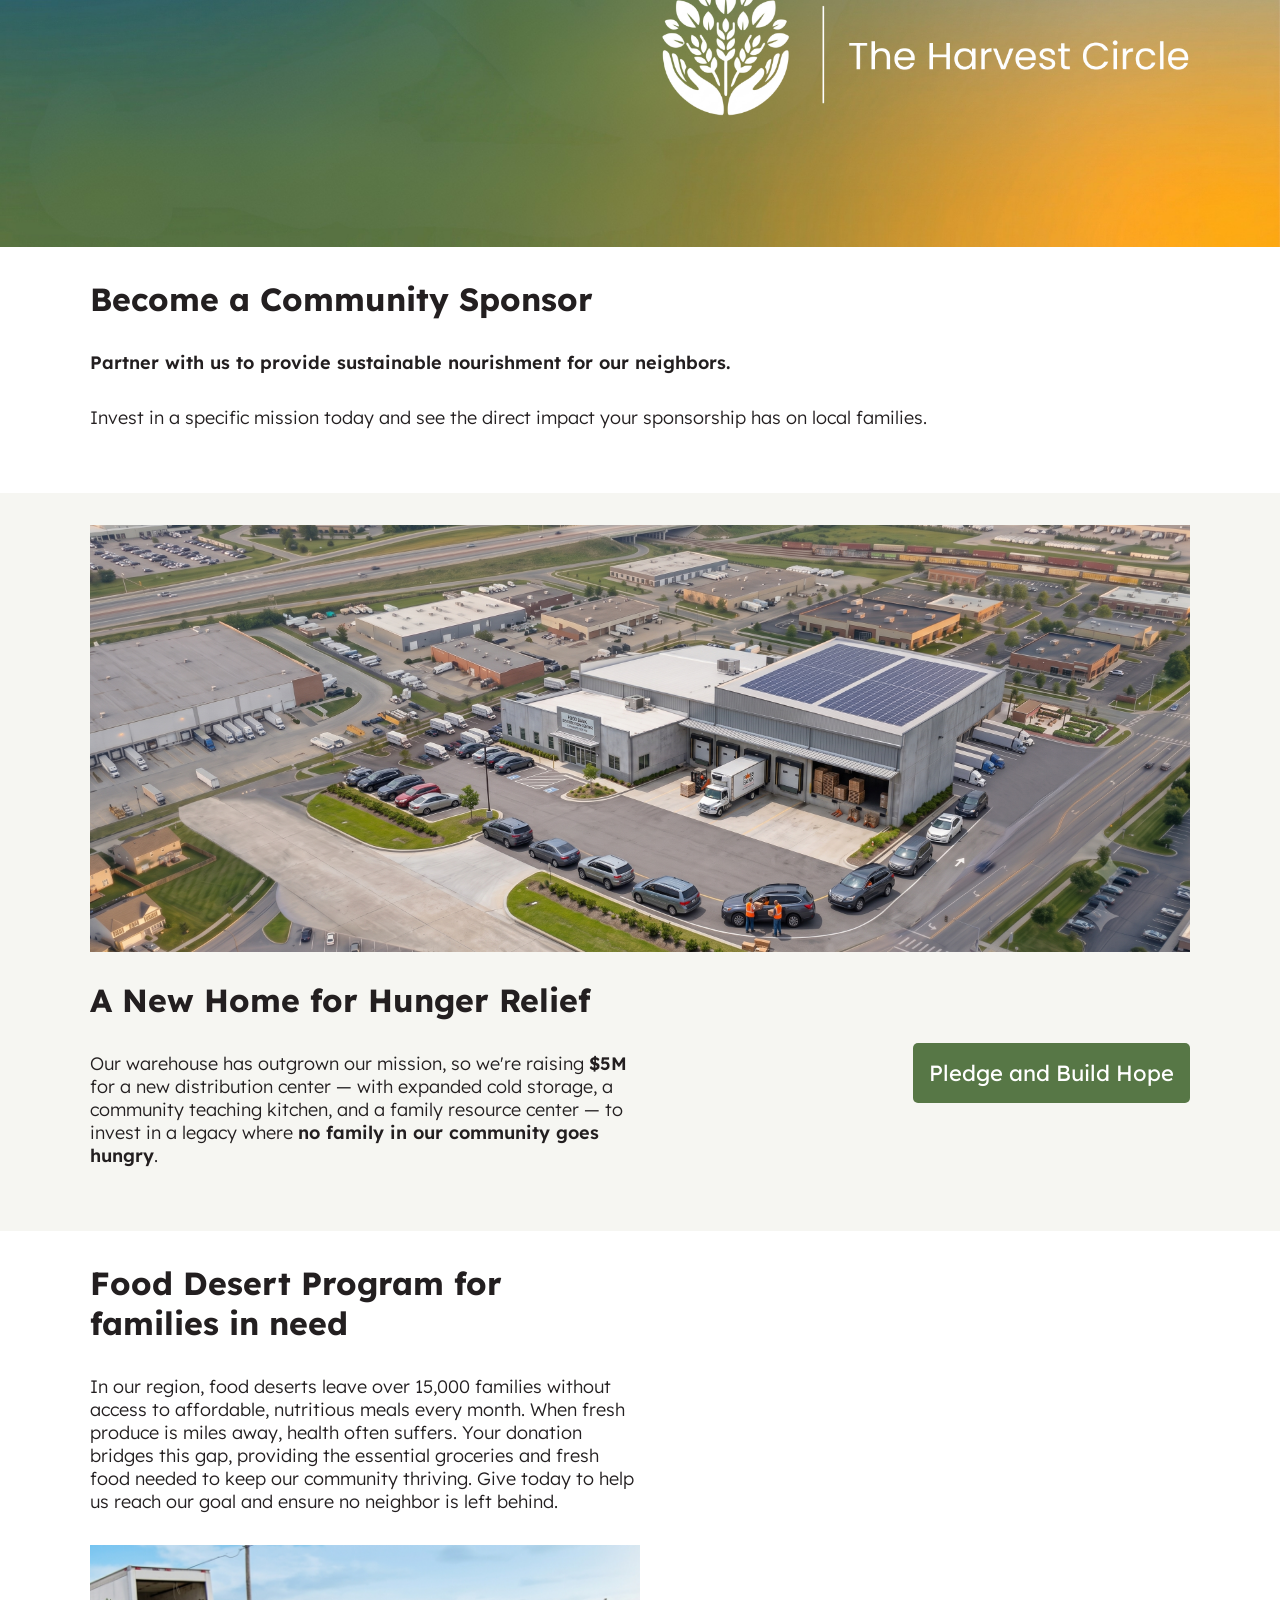
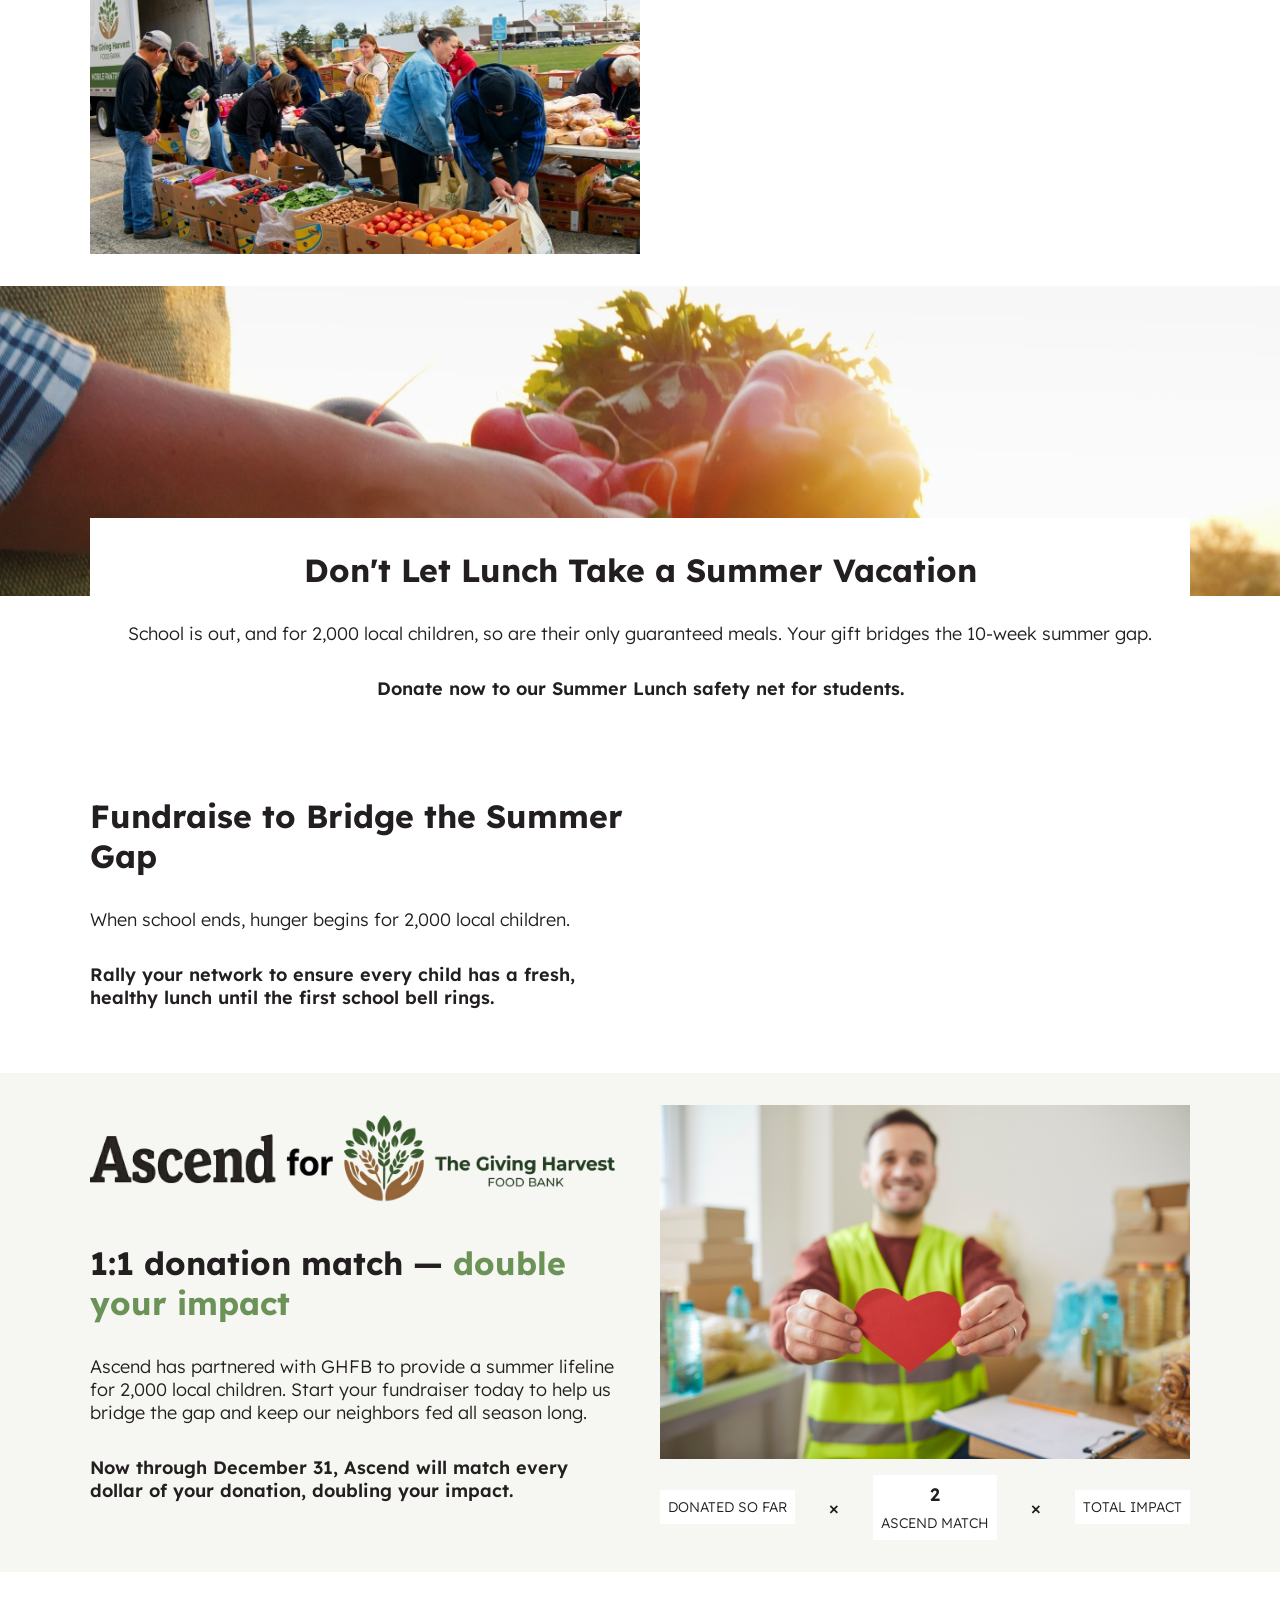
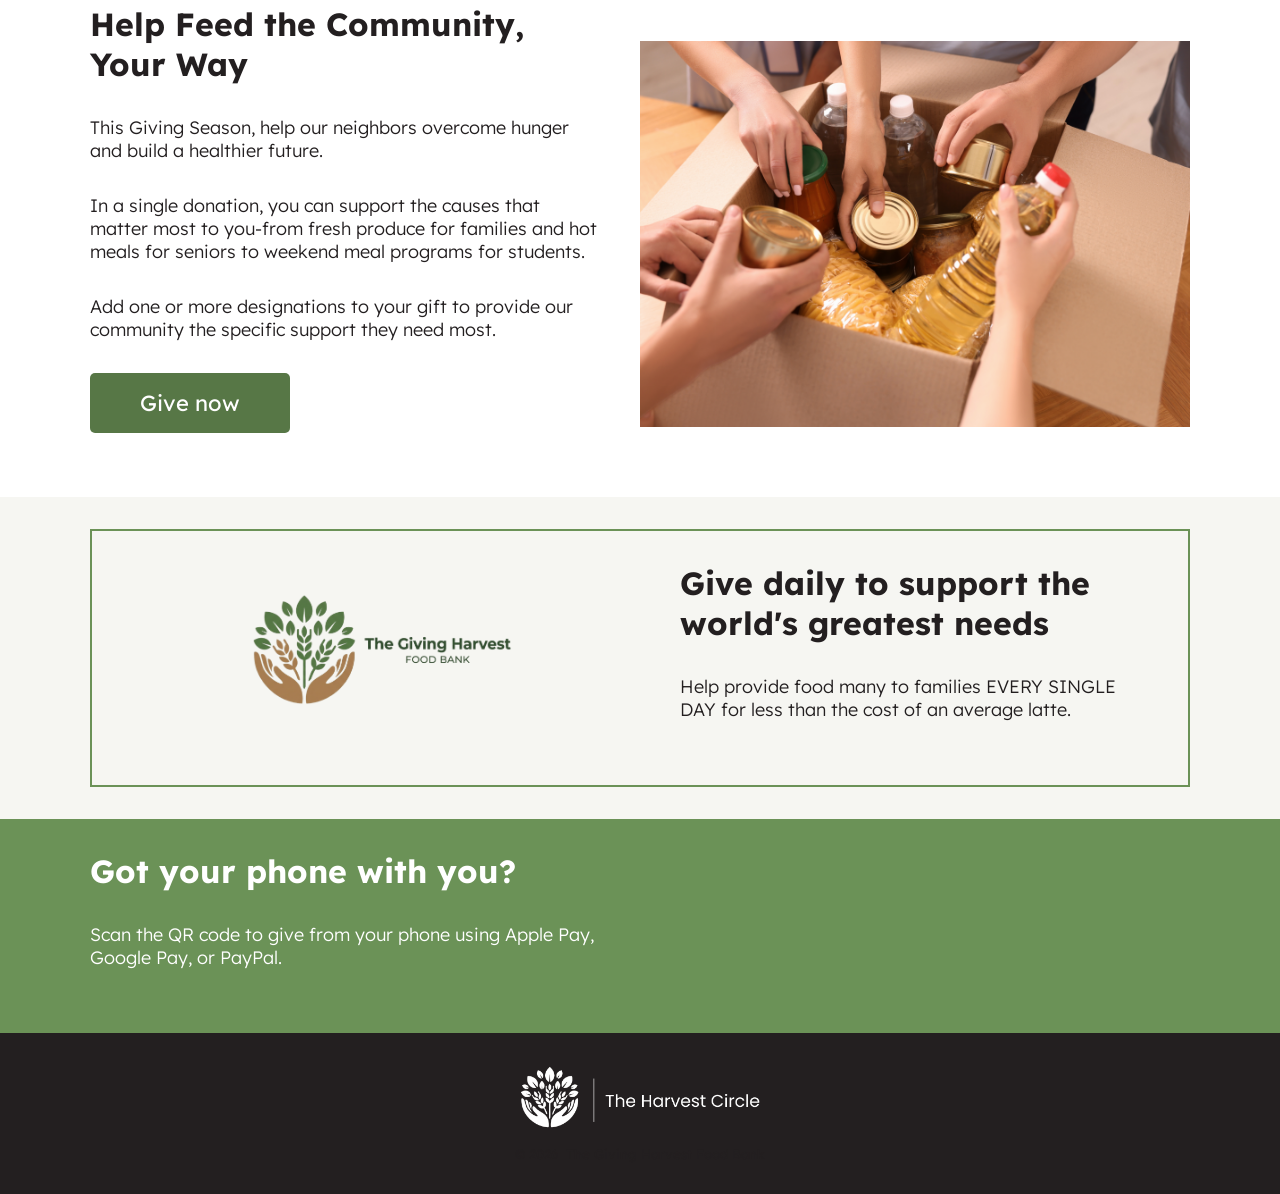
==== commit ba6cea76: "Combine hunger relief section copy into one sentence with key phrases bolded Merge the two paragraph" ====
--- a/index.html
+++ b/index.html
@@ -206,11 +206,11 @@
                 <div class="two-columns">
                     <div class="column">
                         <h1>A New Home for Hunger Relief</h1>
-                        <p>Our warehouse has outgrown our mission, so we're raising $5M for a new distribution
-                            center with expanded cold storage, a community teaching kitchen, and a family resource
-                            center.</p>
-                        <p>Invest in a legacy — help us build a place where no family in our community goes
-                            hungry.</p>
+                        <p>Our warehouse has outgrown our mission, so we're raising <strong>$5M</strong> for a new
+                            distribution center — with expanded cold storage, a community teaching kitchen, and a
+                            family resource center — to invest in a legacy where <strong>no family in our
+                            community goes hungry</strong>.</p>
+                        <a href="#XKAEFRVL" style="display: none"></a>
                     </div>
                     <div class="column">
                         <a href="https://ghfbportal.donorsupport.co/page/FUNYMKLAXHC?fundraiseupLivemode=no" class="button">Pledge and Build Hope</a>
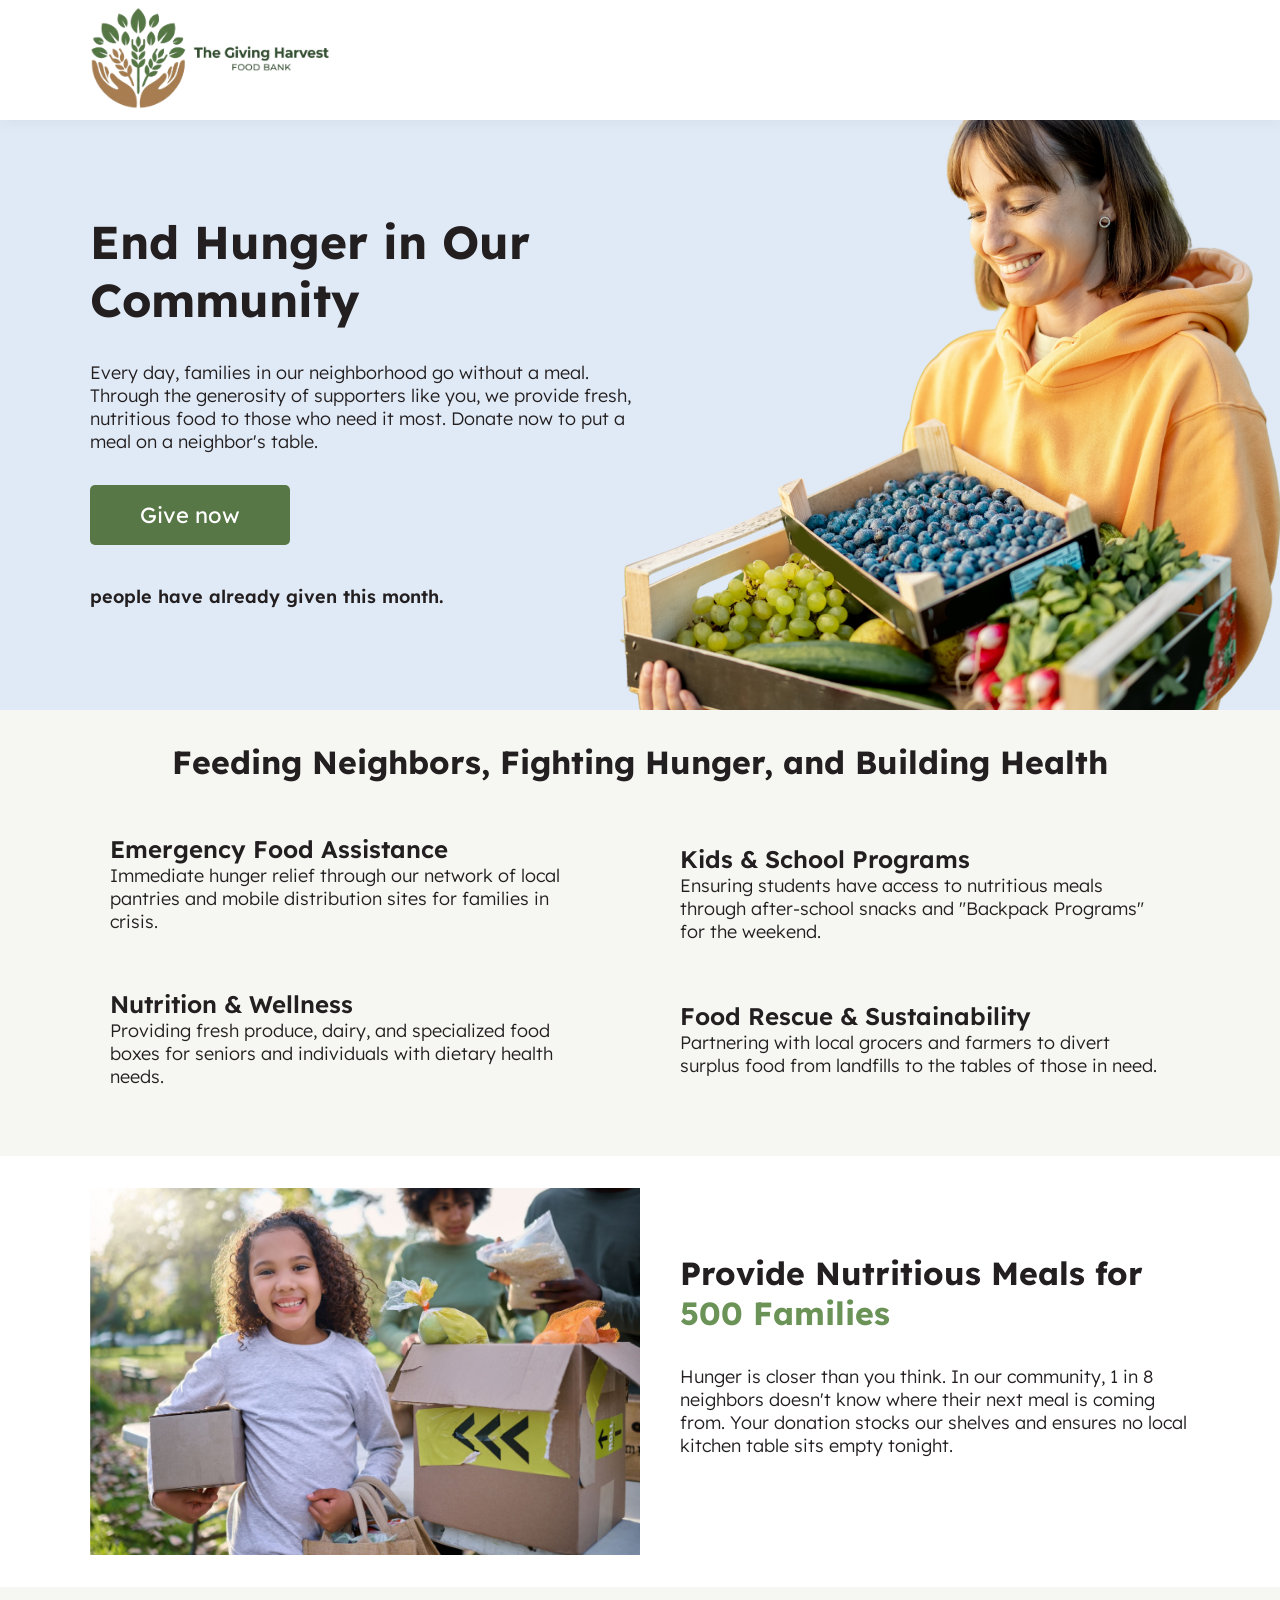
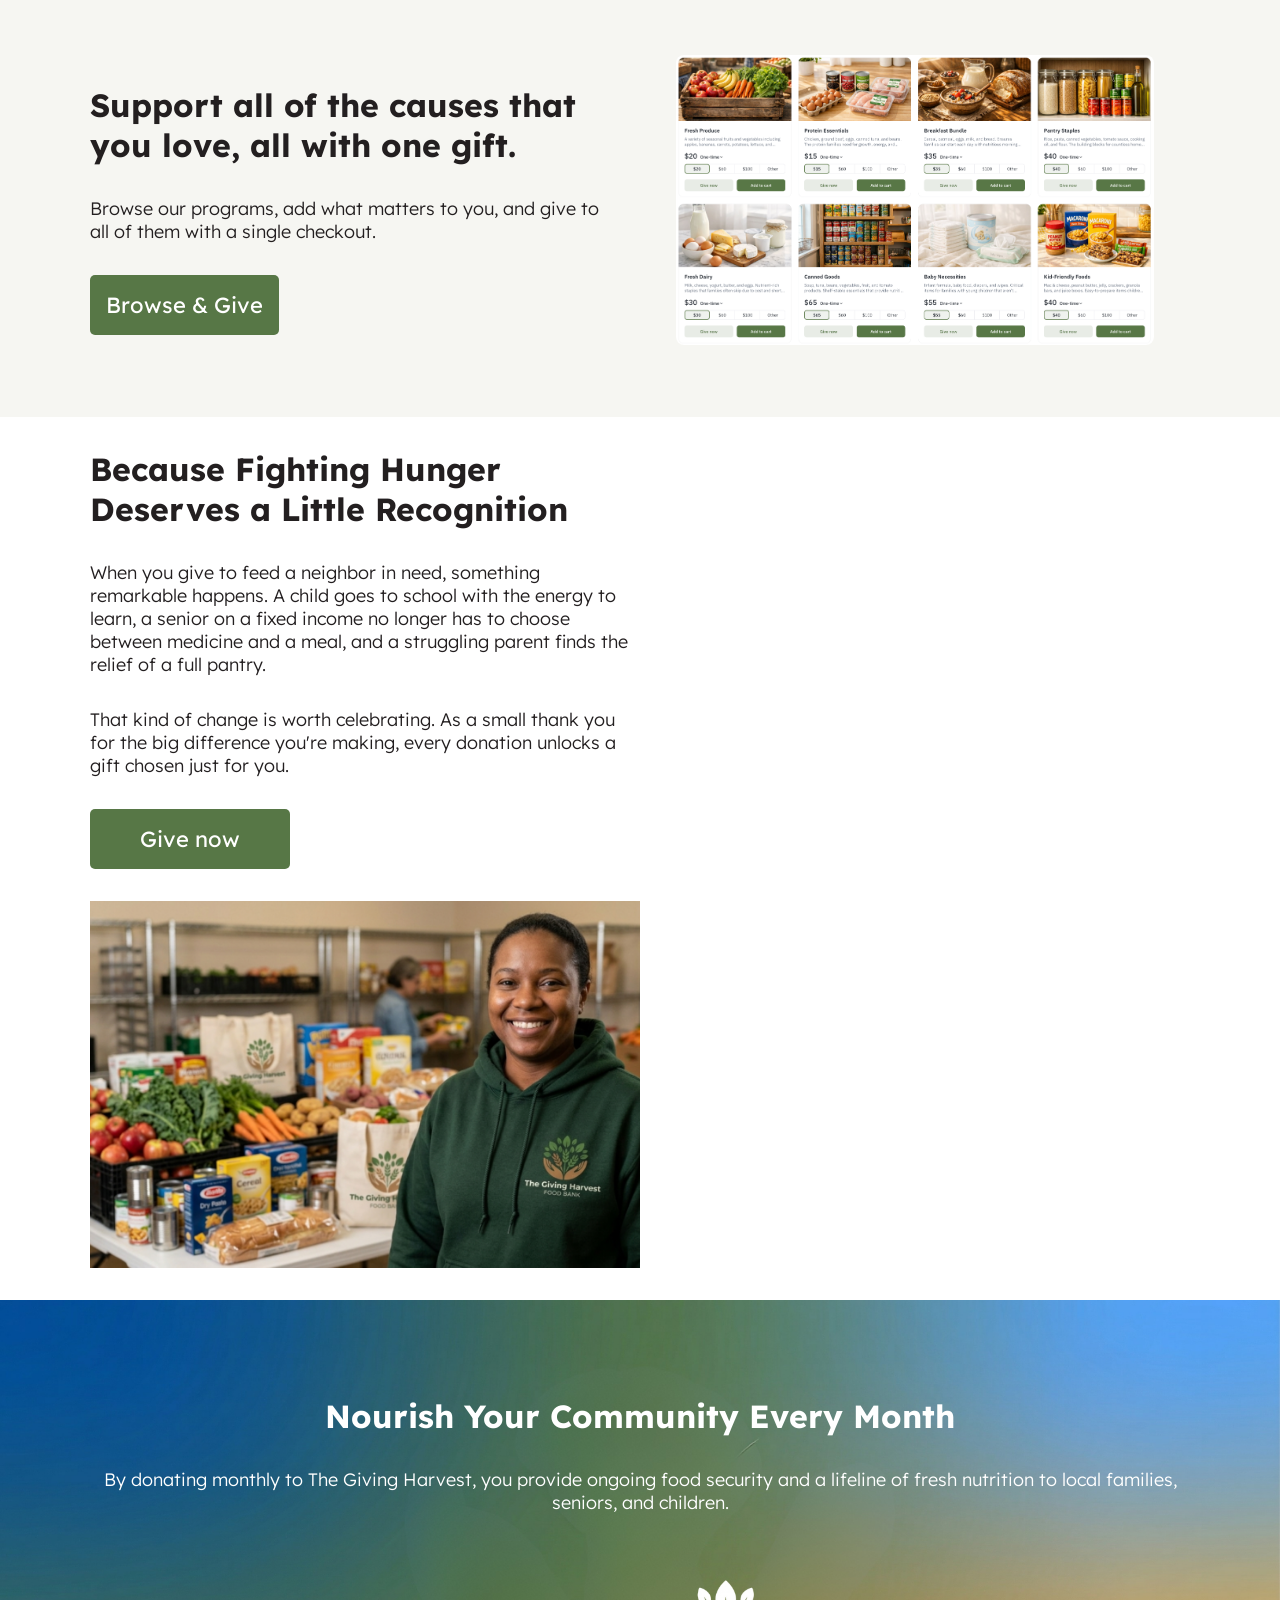
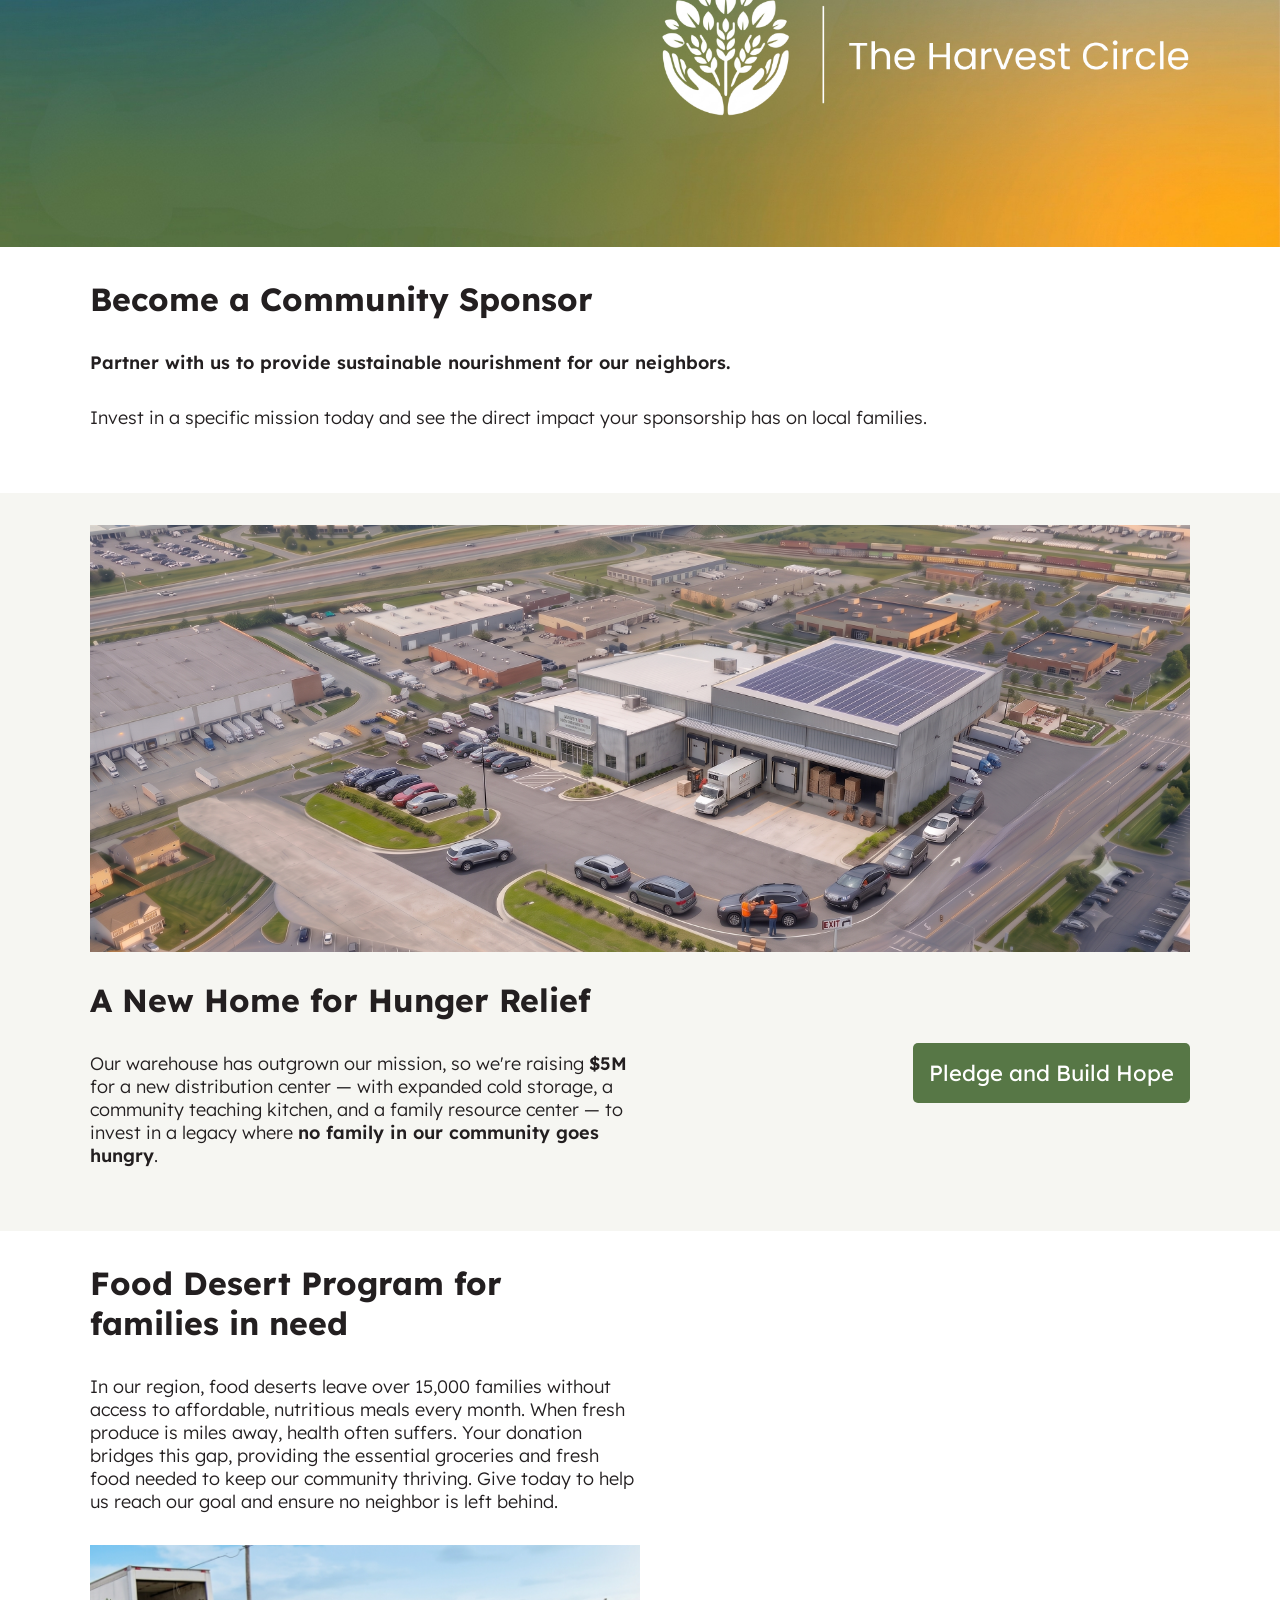
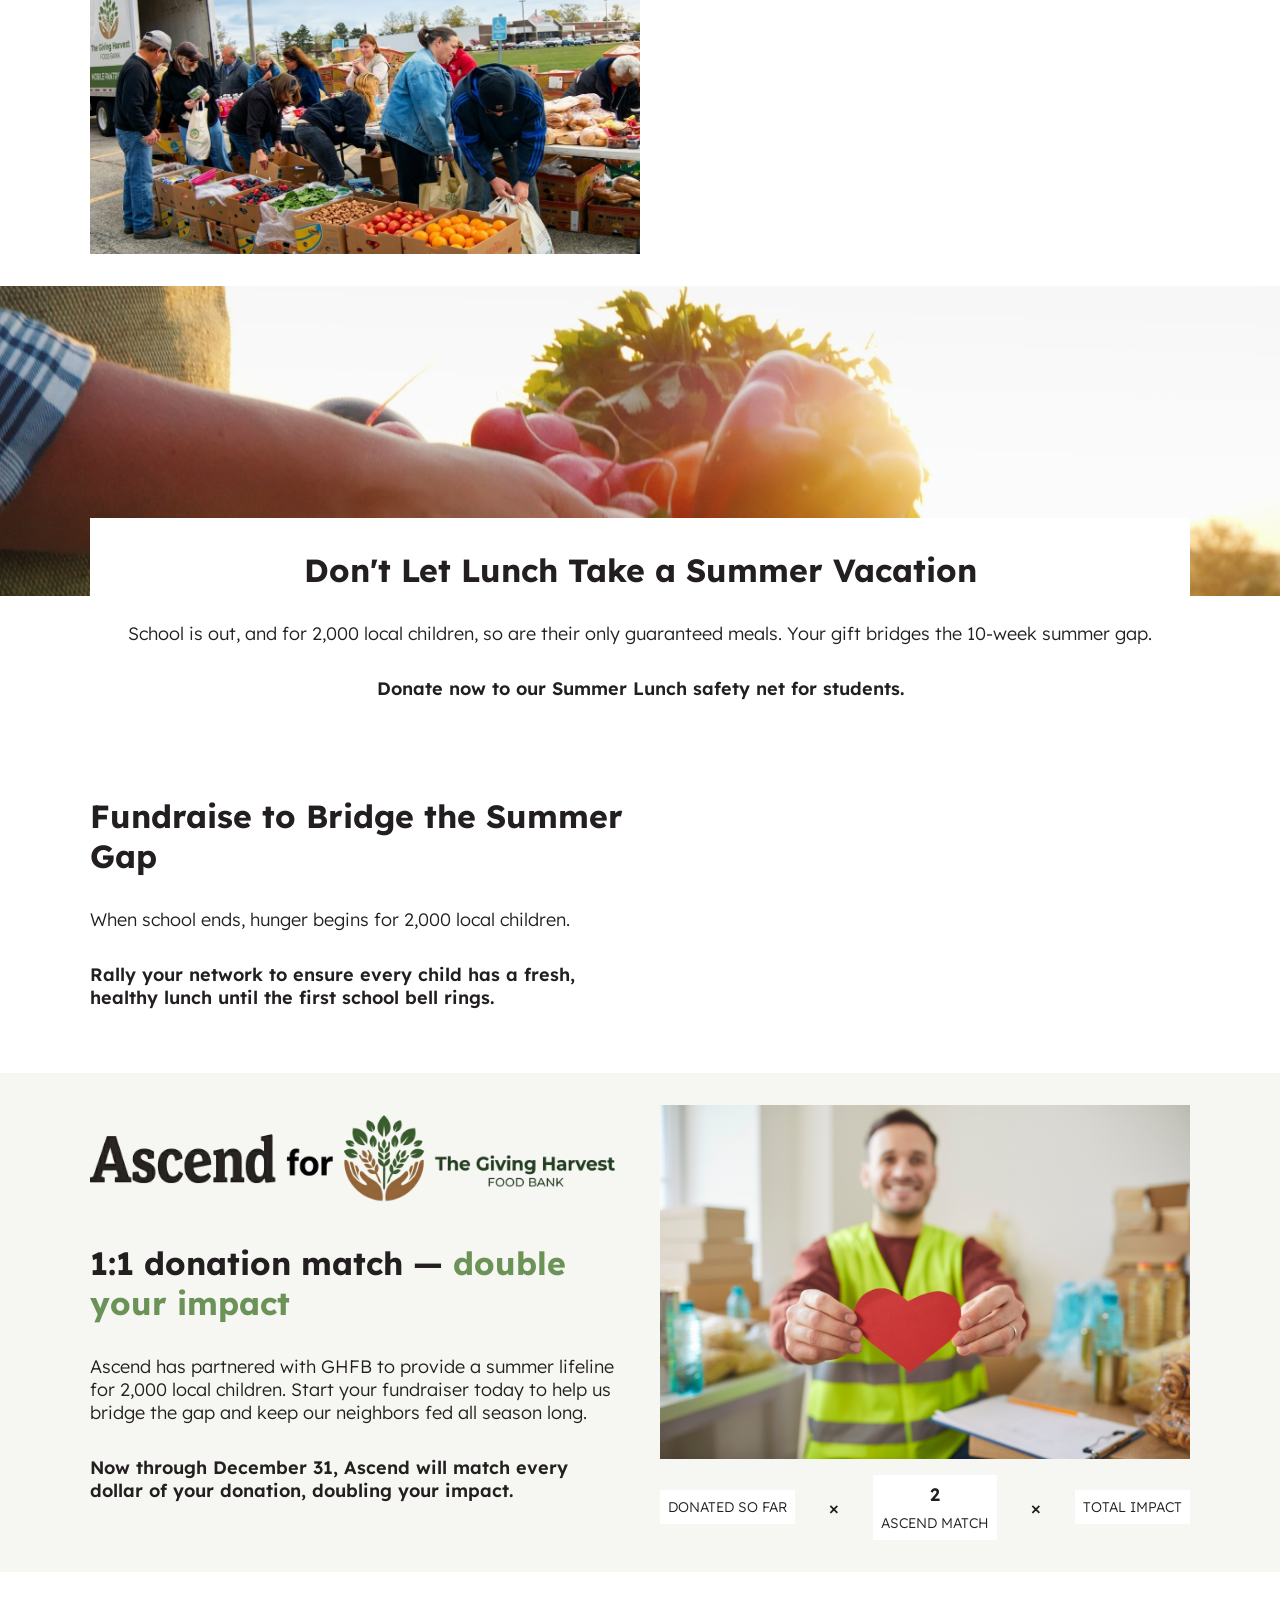
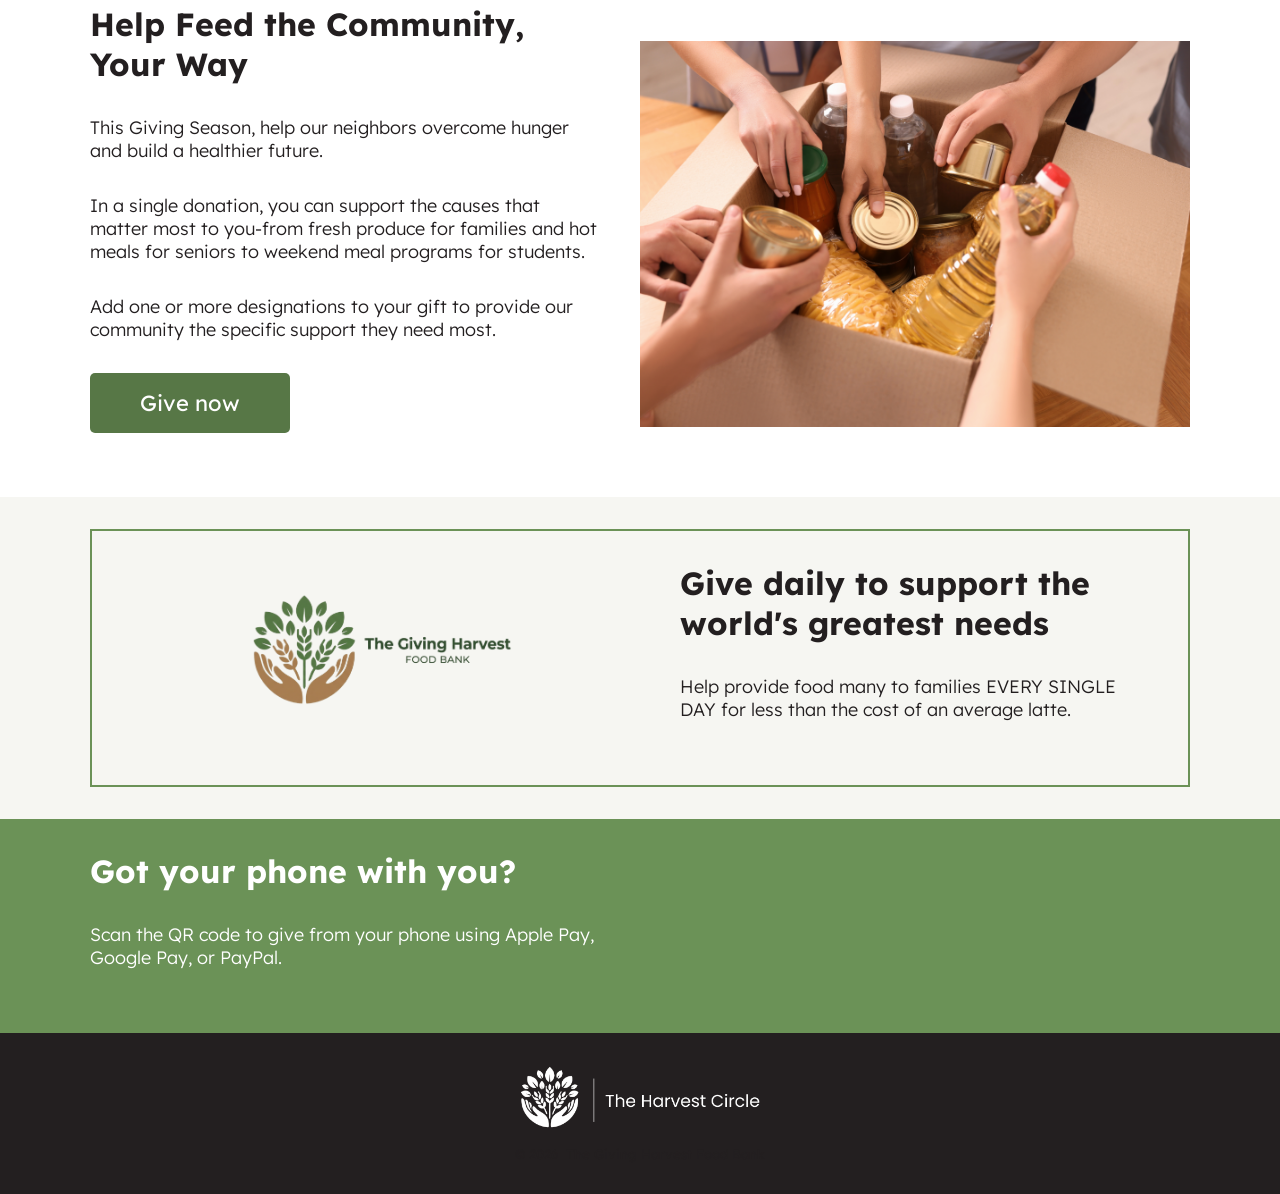
==== commit 912eff78: "Swap distribution center image for a cleaner aerial photo Previous image had a garbled/unreadable bu" ====
--- a/index.html
+++ b/index.html
@@ -202,7 +202,7 @@
         </section>
         <section id="displaced" class="gray-section">
             <div class="container">
-                <img src="assets/img/Distribution Center Aerial 3.png" alt="The Giving Harvest Food Bank new distribution center" style="margin-bottom: 1.5rem;">
+                <img src="assets/img/Distribution Center Aerial 4.png" alt="The Giving Harvest Food Bank new distribution center" style="margin-bottom: 1.5rem;">
                 <div class="two-columns">
                     <div class="column">
                         <h1>A New Home for Hunger Relief</h1>
